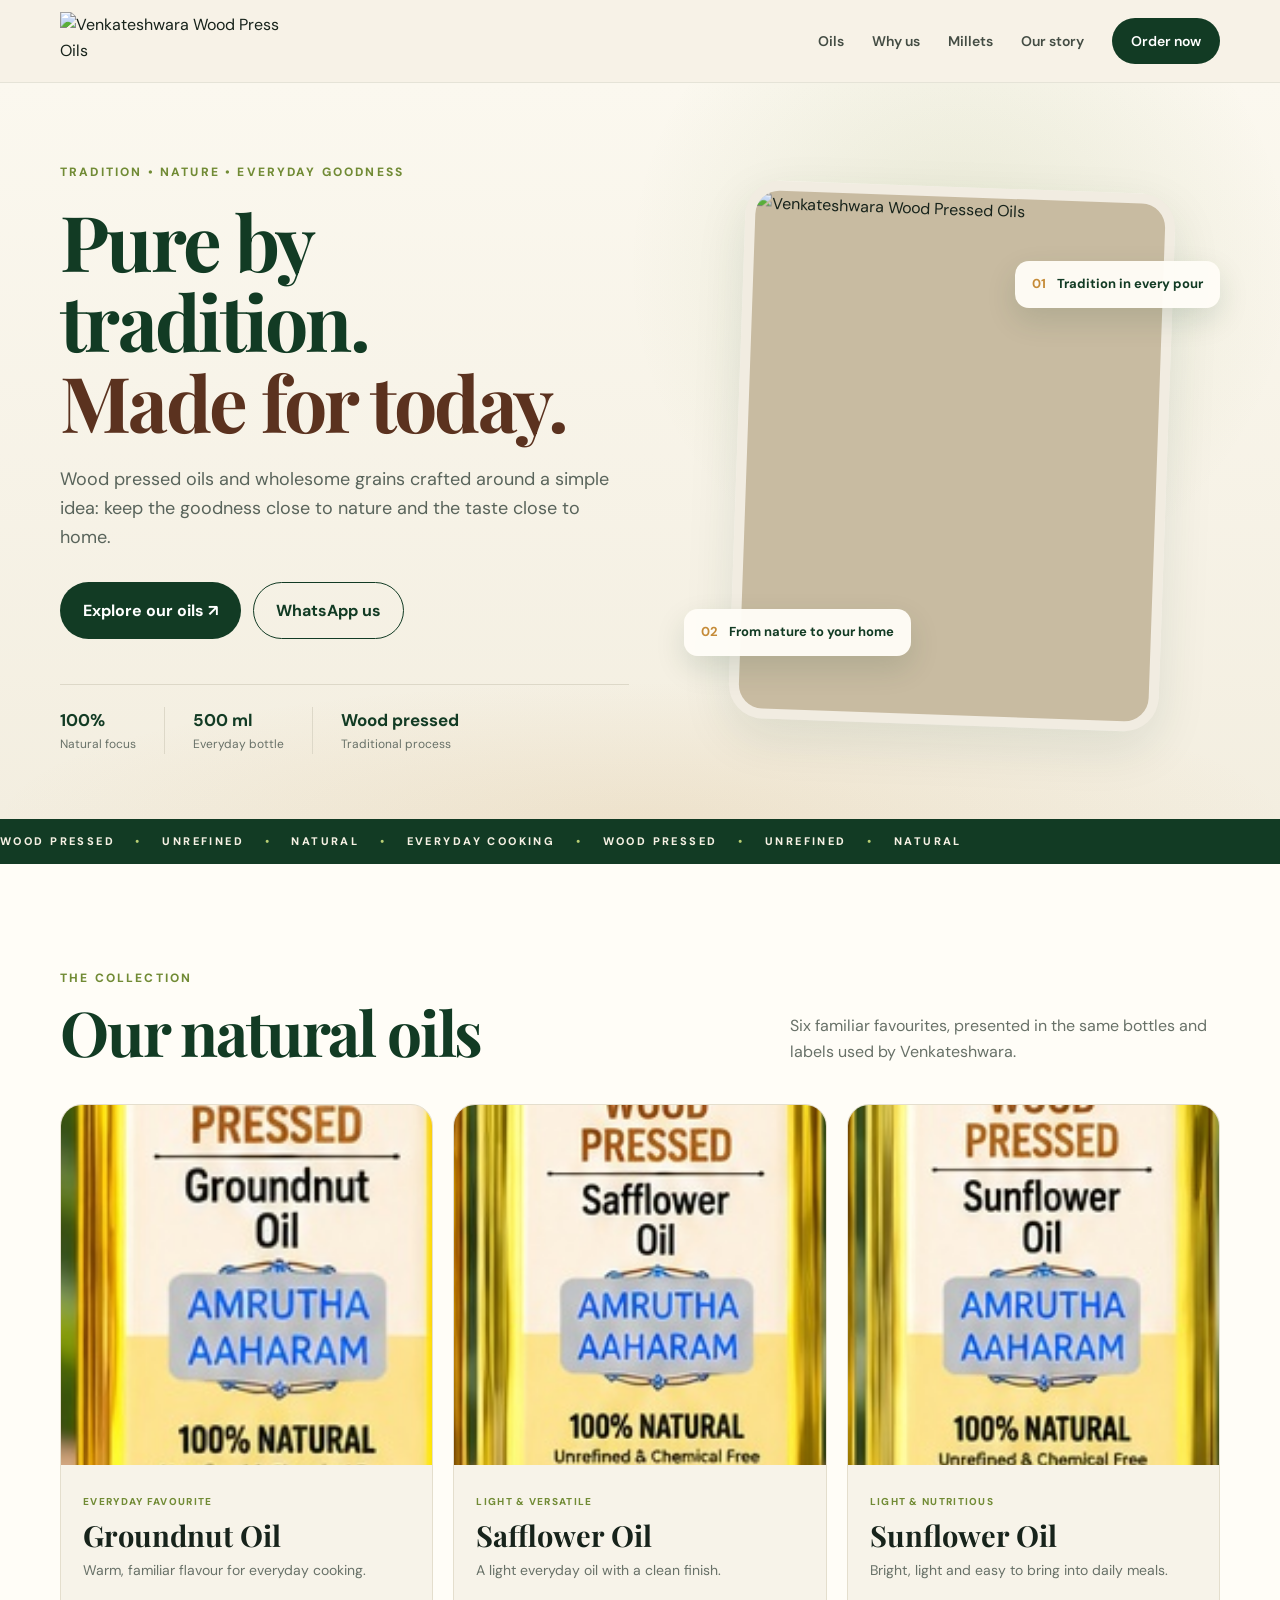
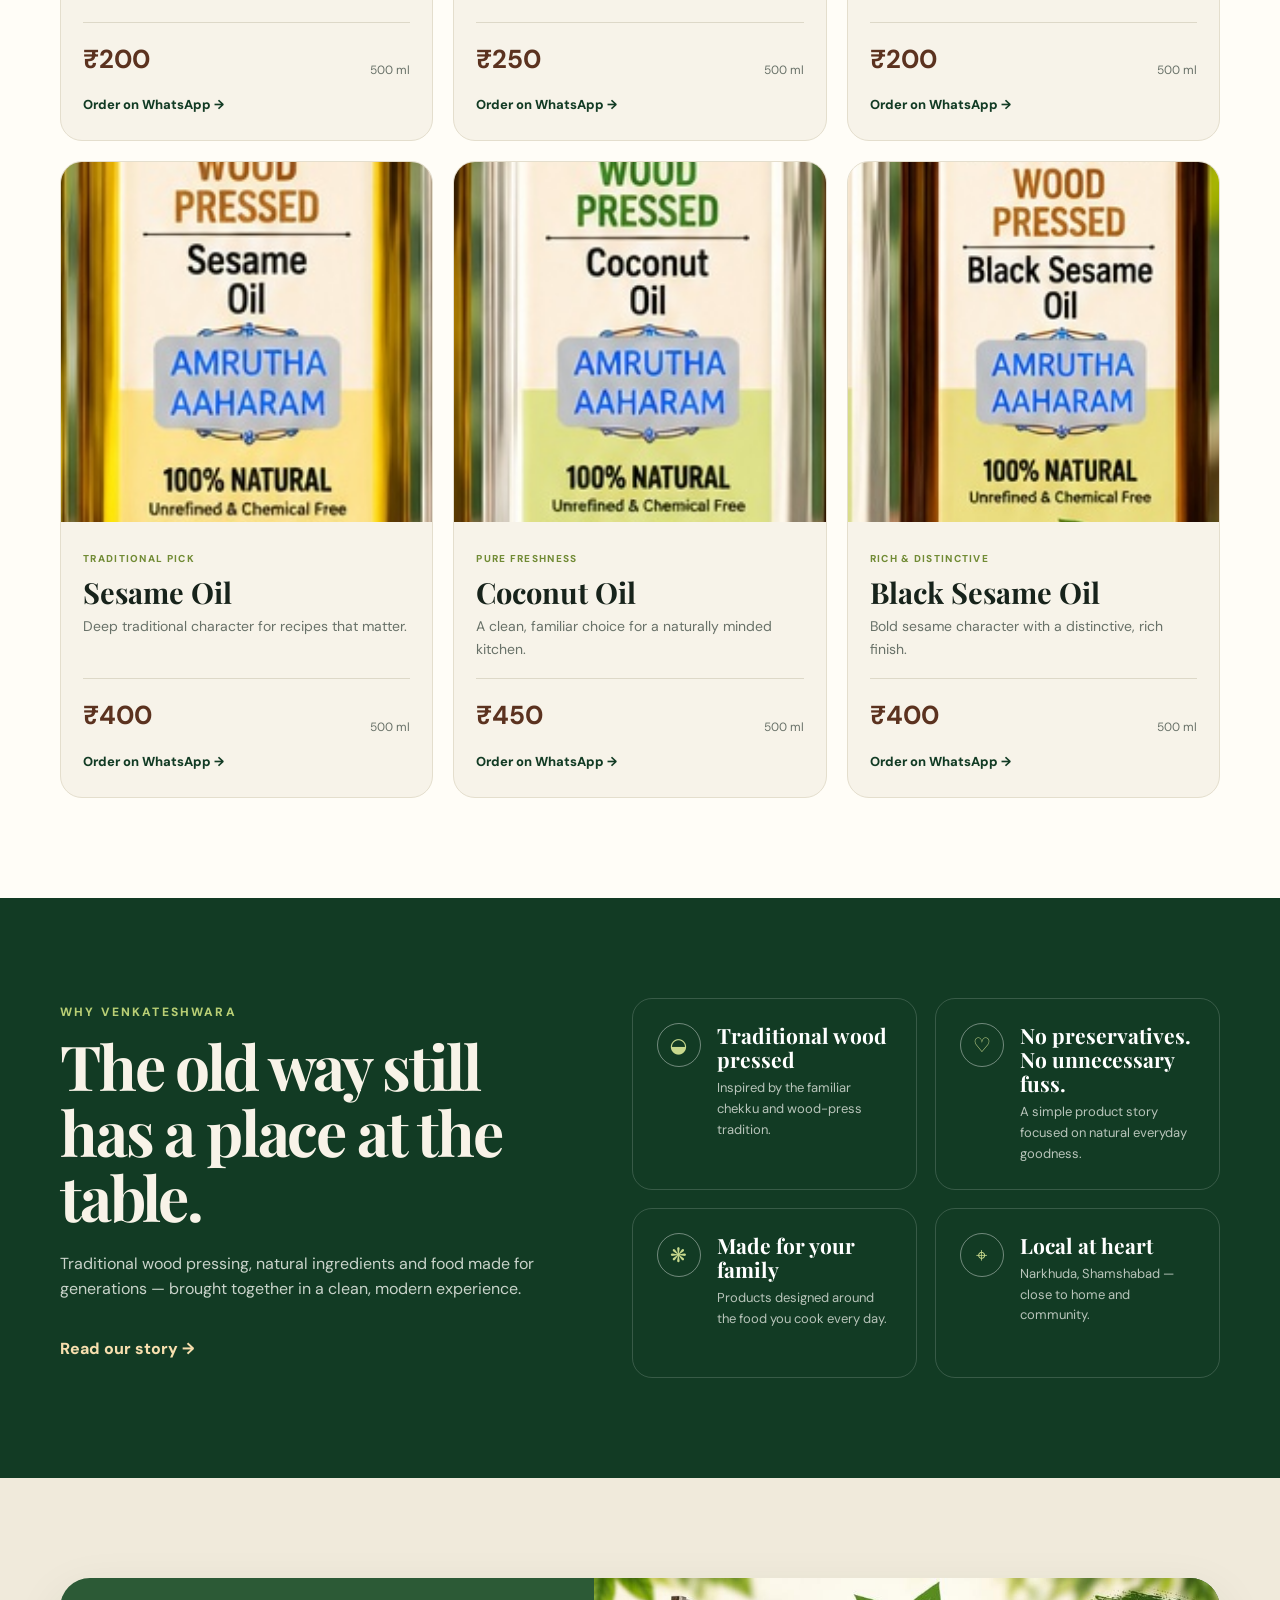
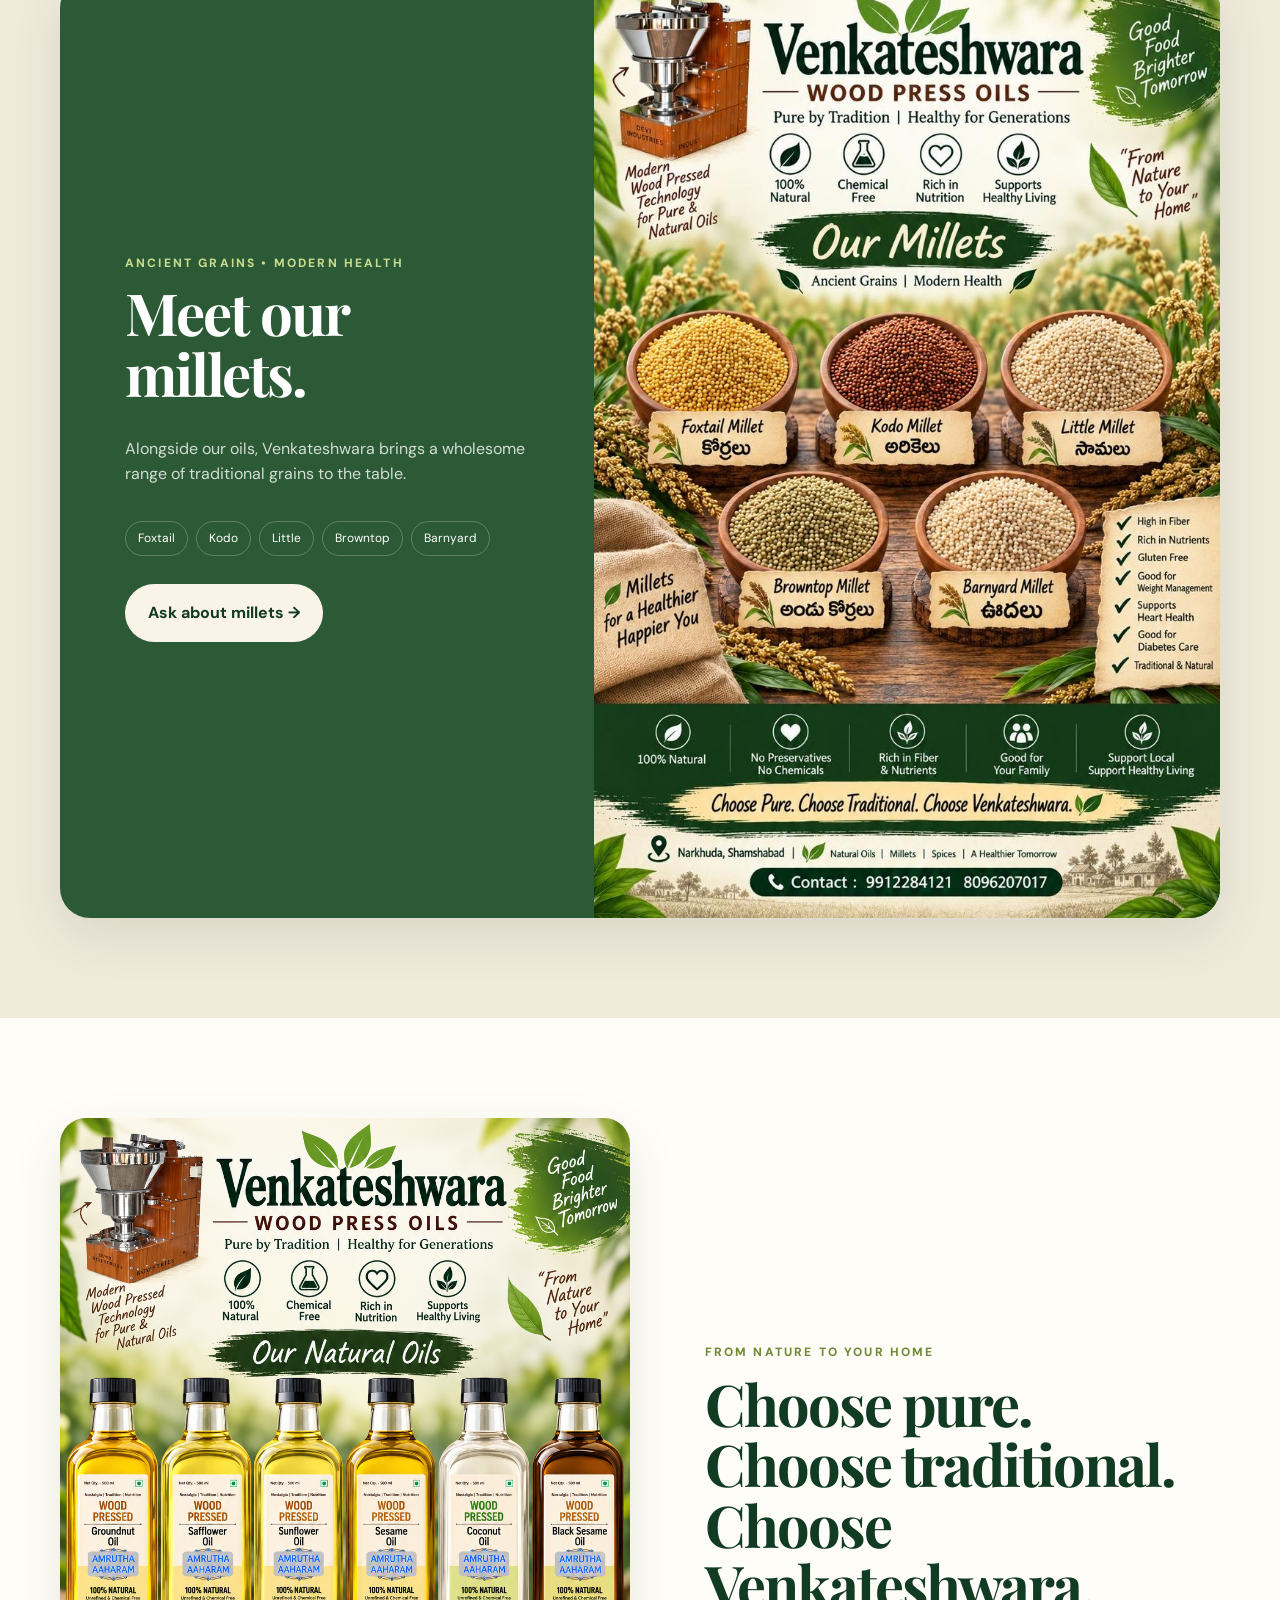
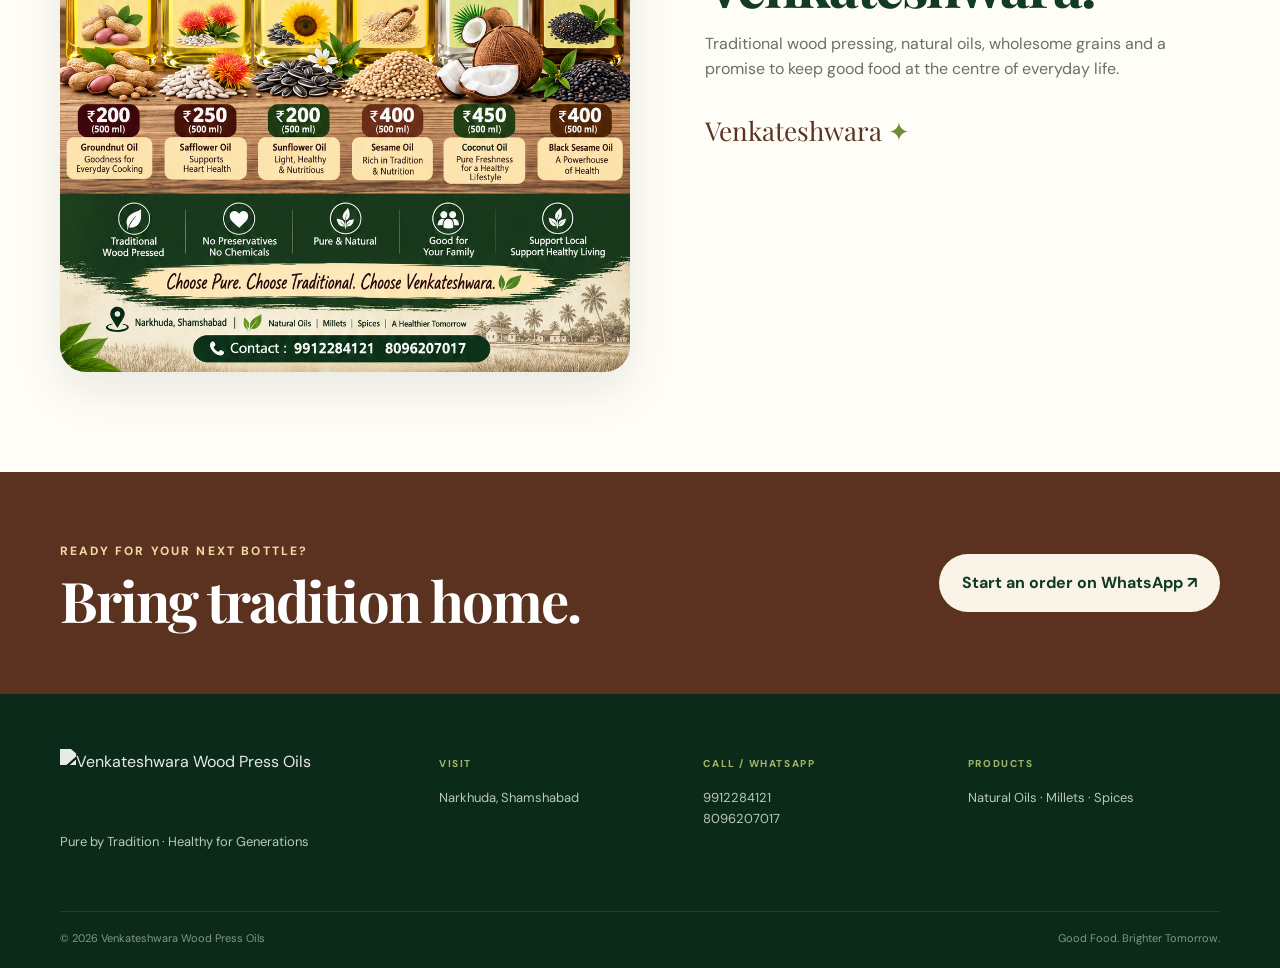
==== index.html @ 9235272f "Update image sources and WhatsApp links in index.html" ====
<!doctype html>
<html lang="en">
<head>
  <meta charset="utf-8">
  <meta name="viewport" content="width=device-width, initial-scale=1">
  <meta name="theme-color" content="#123b24">
  <meta name="description" content="Venkateshwara Wood Press Oils — traditional wood pressed oils, natural millets and everyday goodness from Narkhuda, Shamshabad.">
  <title>Venkateshwara Wood Press Oils | Pure by Tradition</title>

  <link rel="preconnect" href="https://fonts.googleapis.com">
  <link rel="preconnect" href="https://fonts.gstatic.com" crossorigin>
  <link href="https://fonts.googleapis.com/css2?family=DM+Sans:wght@400;500;600;700&family=Playfair+Display:wght@600;700;800&display=swap" rel="stylesheet">

<style>
:root{
  --forest:#123b24;
  --forest-2:#1c5634;
  --olive:#718b35;
  --cream:#f7f2e7;
  --paper:#fffdf7;
  --ink:#17231b;
  --muted:#687168;
  --line:#ddd8c8;
  --gold:#c58b38;
  --brown:#5b321f;
  --shadow:0 18px 50px rgba(18,59,36,.10);
  --radius:24px;
}

*{box-sizing:border-box}

html{
  scroll-behavior:smooth;
}

body{
  margin:0;
  background:var(--cream);
  color:var(--ink);
  font-family:"DM Sans",system-ui,sans-serif;
  line-height:1.6;
}

img{
  max-width:100%;
  display:block;
}

a{
  color:inherit;
  text-decoration:none;
}

.container{
  width:min(1160px,calc(100% - 40px));
  margin:auto;
}

/* HEADER */

.site-header{
  position:sticky;
  top:0;
  z-index:50;
  background:rgba(247,242,231,.94);
  backdrop-filter:blur(16px);
  border-bottom:1px solid rgba(18,59,36,.08);
}

.nav{
  height:82px;
  display:flex;
  align-items:center;
  justify-content:space-between;
  gap:30px;
}

.brand{
  width:250px;
  display:block;
}

.brand img{
  width:100%;
  height:58px;
  object-fit:contain;
}

.nav-links{
  display:flex;
  align-items:center;
  gap:28px;
  font-size:14px;
  font-weight:600;
}

.nav-links a{
  opacity:.8;
}

.nav-links a:hover{
  opacity:1;
  color:var(--forest);
}

.nav-cta{
  background:var(--forest);
  color:white!important;
  padding:12px 19px;
  border-radius:999px;
  opacity:1!important;
}

.menu-btn{
  display:none;
  border:0;
  background:none;
  font-size:28px;
  color:var(--forest);
}

/* HERO */

.hero{
  position:relative;
  overflow:hidden;
  padding:75px 0 65px;
  background:
    radial-gradient(circle at 75% 25%,rgba(113,139,53,.13),transparent 30%),
    linear-gradient(180deg,#fbf8ef 0%,#f3eee0 100%);
}

.hero:after{
  content:"";
  position:absolute;
  inset:auto -5% -150px;
  height:300px;
  background:radial-gradient(ellipse,rgba(197,139,56,.12),transparent 65%);
}

.hero-grid{
  display:grid;
  grid-template-columns:1.03fr .97fr;
  align-items:center;
  gap:55px;
  position:relative;
  z-index:2;
}

.eyebrow{
  font-size:12px;
  letter-spacing:.18em;
  font-weight:800;
  color:var(--olive);
  display:inline-block;
}

.hero h1,
.section h2,
.why-copy h2,
.cta-section h2{
  font-family:"Playfair Display",Georgia,serif;
  line-height:1.05;
  letter-spacing:-.035em;
}

.hero h1{
  font-size:clamp(50px,6vw,82px);
  margin:16px 0 24px;
  color:var(--forest);
}

.hero h1 em{
  color:var(--brown);
  font-style:normal;
}

.hero-text{
  font-size:18px;
  max-width:610px;
  color:#59645b;
  margin:0 0 30px;
}

.hero-actions{
  display:flex;
  gap:12px;
  flex-wrap:wrap;
}

.btn{
  display:inline-flex;
  align-items:center;
  justify-content:center;
  gap:10px;
  padding:15px 22px;
  border-radius:999px;
  font-weight:700;
  border:1px solid transparent;
  transition:.2s transform,.2s box-shadow;
}

.btn:hover{
  transform:translateY(-2px);
  box-shadow:0 12px 25px rgba(18,59,36,.13);
}

.btn-primary{
  background:var(--forest);
  color:white;
}

.btn-ghost{
  border-color:var(--forest);
  color:var(--forest);
}

.btn-light{
  background:#f9f4e7;
  color:var(--forest);
}

.trust-row{
  display:flex;
  gap:0;
  margin-top:45px;
  border-top:1px solid var(--line);
  padding-top:22px;
}

.trust-row div{
  padding-right:28px;
  margin-right:28px;
  border-right:1px solid var(--line);
}

.trust-row div:last-child{
  border:0;
  margin:0;
}

.trust-row strong{
  display:block;
  color:var(--forest);
  font-size:17px;
}

.trust-row span{
  display:block;
  color:var(--muted);
  font-size:12px;
}

.hero-art{
  position:relative;
  min-height:540px;
  display:flex;
  align-items:center;
  justify-content:center;
}

.hero-image-frame{
  width:min(430px,82%);
  aspect-ratio:4/5;
  border-radius:34px;
  overflow:hidden;
  box-shadow:var(--shadow);
  background:#c8bba1;
  transform:rotate(2deg);
  border:10px solid rgba(255,253,247,.75);
}

.hero-image-frame img{
  width:100%;
  height:100%;
  object-fit:cover;
  object-position:center;
}

.floating-note{
  position:absolute;
  background:rgba(255,253,247,.96);
  box-shadow:0 12px 30px rgba(18,59,36,.13);
  padding:13px 17px;
  border-radius:14px;
  font-size:13px;
  font-weight:700;
  color:var(--forest);
}

.floating-note span{
  color:var(--gold);
  margin-right:8px;
}

.note-top{
  top:75px;
  right:0;
}

.note-bottom{
  bottom:70px;
  left:0;
}

/* MARQUEE */

.marquee{
  overflow:hidden;
  background:var(--forest);
  color:#f6f1e4;
  padding:14px 0;
  white-space:nowrap;
  font-size:11px;
  letter-spacing:.22em;
  font-weight:800;
}

.marquee div{
  width:max-content;
  animation:marquee 24s linear infinite;
}

.marquee span{
  color:#b9cf75;
  padding:0 15px;
}

@keyframes marquee{
  to{
    transform:translateX(-25%);
  }
}

/* SECTIONS */

.section{
  padding:100px 0;
}

.products-section{
  background:var(--paper);
}

.section-heading{
  display:flex;
  justify-content:space-between;
  gap:50px;
  align-items:end;
  margin-bottom:40px;
}

.section-heading h2,
.story-copy h2{
  font-size:clamp(40px,5vw,62px);
  margin:9px 0 0;
  color:var(--forest);
}

.section-heading p{
  max-width:430px;
  color:var(--muted);
  margin:0;
}

/* PRODUCTS */

.product-grid{
  display:grid;
  grid-template-columns:repeat(3,1fr);
  gap:20px;
}

.product-card{
  background:#f7f3e9;
  border:1px solid #e4decd;
  border-radius:22px;
  overflow:hidden;
  transition:.25s transform,.25s box-shadow;
}

.product-card:hover{
  transform:translateY(-6px);
  box-shadow:var(--shadow);
}

.product-image{
  height:360px;
  background:linear-gradient(145deg,#eee8d8,#ddd2b9);
  overflow:hidden;
  display:flex;
  align-items:flex-end;
  justify-content:center;
}

.product-image img{
  width:100%;
  height:100%;
  object-fit:cover;
  object-position:center 58%;
  transform:scale(1.06);
}

.product-info{
  padding:22px 22px 24px;
}

.tag{
  font-size:10px;
  letter-spacing:.13em;
  font-weight:800;
  color:var(--olive);
}

.product-info h3{
  font-family:"Playfair Display",Georgia,serif;
  font-size:29px;
  line-height:1.1;
  margin:7px 0;
}

.product-info p{
  color:var(--muted);
  font-size:14px;
  min-height:45px;
  margin:0 0 18px;
}

.product-bottom{
  display:flex;
  align-items:end;
  justify-content:space-between;
  border-top:1px solid var(--line);
  padding-top:16px;
}

.product-bottom strong{
  font-size:26px;
  color:var(--brown);
}

.product-bottom span{
  font-size:12px;
  color:var(--muted);
}

.order-link{
  display:block;
  margin-top:15px;
  color:var(--forest);
  font-size:13px;
  font-weight:800;
}

/* WHY US */

.why-section{
  padding:100px 0;
  background:var(--forest);
  color:white;
}

.why-grid{
  display:grid;
  grid-template-columns:.9fr 1.1fr;
  gap:90px;
  align-items:start;
}

.why-copy .eyebrow{
  color:#b9cf75;
}

.why-copy h2{
  font-size:clamp(40px,5vw,62px);
  margin:10px 0 22px;
  color:#f8f3e8;
}

.why-copy p{
  color:#c9d3ca;
  max-width:520px;
}

.text-link{
  display:inline-block;
  margin-top:18px;
  font-weight:800;
  color:#f7dfae;
}

.benefit-list{
  display:grid;
  grid-template-columns:1fr 1fr;
  gap:18px;
}

.benefit{
  border:1px solid rgba(255,255,255,.16);
  border-radius:20px;
  padding:24px;
  display:flex;
  gap:16px;
  min-height:170px;
}

.benefit-icon{
  width:44px;
  height:44px;
  border-radius:50%;
  border:1px solid rgba(255,255,255,.4);
  display:grid;
  place-items:center;
  flex:0 0 44px;
  color:#c8d98d;
  font-size:20px;
}

.benefit h3{
  font-family:"Playfair Display",Georgia,serif;
  font-size:21px;
  line-height:1.15;
  margin:0 0 7px;
}

.benefit p{
  margin:0;
  color:#b8c4ba;
  font-size:13px;
}

/* MILLETS */

.millet-section{
  background:#f0eadb;
}

.millet-card{
  background:#2c5a36;
  border-radius:30px;
  overflow:hidden;
  display:grid;
  grid-template-columns:.92fr 1.08fr;
  min-height:530px;
  box-shadow:var(--shadow);
}

.millet-copy{
  padding:65px;
  color:white;
  display:flex;
  flex-direction:column;
  align-items:flex-start;
  justify-content:center;
}

.millet-copy .eyebrow{
  color:#c7da8b;
}

.millet-copy h2{
  font-size:58px;
  margin:9px 0 16px;
}

.millet-copy p{
  color:#d2ddd3;
  max-width:420px;
}

.millet-chips{
  display:flex;
  flex-wrap:wrap;
  gap:8px;
  margin:18px 0 28px;
}

.millet-chips span{
  border:1px solid rgba(255,255,255,.24);
  border-radius:999px;
  padding:7px 12px;
  font-size:12px;
}

.millet-image{
  min-height:530px;
}

.millet-image img{
  width:100%;
  height:100%;
  object-fit:cover;
}

/* STORY */

.story-section{
  background:var(--paper);
}

.story-grid{
  display:grid;
  grid-template-columns:1.05fr .95fr;
  gap:75px;
  align-items:center;
}

.story-art{
  border-radius:26px;
  overflow:hidden;
  box-shadow:var(--shadow);
  background:#ddd;
}

.story-art img{
  width:100%;
  height:auto;
}

.story-copy h2{
  font-size:clamp(38px,4.5vw,58px);
}

.story-copy p{
  color:var(--muted);
  font-size:16px;
}

.signature{
  font-family:"Playfair Display",Georgia,serif;
  font-size:26px;
  color:var(--brown);
  margin-top:28px;
}

.signature span{
  color:var(--olive);
}

/* CTA */

.cta-section{
  background:var(--brown);
  color:white;
  padding:65px 0;
}

.cta-inner{
  display:flex;
  align-items:center;
  justify-content:space-between;
  gap:35px;
}

.cta-section .eyebrow{
  color:#f0d7a3;
}

.cta-section h2{
  font-size:clamp(38px,5vw,56px);
  margin:8px 0 0;
}

/* FOOTER */

.footer{
  background:#0c2a19;
  color:#dbe4dc;
  padding:55px 0 20px;
}

.footer-grid{
  display:grid;
  grid-template-columns:1.5fr 1fr 1fr 1.1fr;
  gap:35px;
}

.footer-brand img{
  width:260px;
  height:70px;
  object-fit:contain;
  object-position:left center;
  filter:brightness(0) invert(1);
  opacity:.9;
}

.footer-brand p{
  color:#9eb0a2;
  font-size:13px;
}

.footer-label{
  font-size:10px;
  letter-spacing:.16em;
  color:#9fb66a;
  font-weight:800;
}

.footer p{
  font-size:13px;
  color:#b9c7bc;
}

.footer a:hover{
  color:white;
}

.footer-bottom{
  margin-top:45px;
  padding-top:18px;
  border-top:1px solid rgba(255,255,255,.1);
  display:flex;
  justify-content:space-between;
  color:#84968a;
  font-size:11px;
}

/* TABLET */

@media(max-width:900px){

  .nav-links{
    gap:15px;
  }

  .brand{
    width:210px;
  }

  .hero-grid,
  .why-grid,
  .story-grid{
    grid-template-columns:1fr;
  }

  .hero-copy{
    order:1;
  }

  .hero-art{
    order:2;
    min-height:470px;
  }

  .why-grid{
    gap:45px;
  }

  .product-grid{
    grid-template-columns:repeat(2,1fr);
  }

  .millet-card{
    grid-template-columns:1fr;
  }

  .millet-image{
    min-height:420px;
  }

  .footer-grid{
    grid-template-columns:1fr 1fr;
  }
}

/* MOBILE */

@media(max-width:680px){

  .container{
    width:min(100% - 28px,1160px);
  }

  .nav{
    height:72px;
  }

  .brand{
    width:190px;
  }

  .brand img{
    height:50px;
  }

  .menu-btn{
    display:block;
  }

  .nav-links{
    display:none;
    position:absolute;
    top:72px;
    left:0;
    right:0;
    background:var(--paper);
    padding:18px 20px 25px;
    flex-direction:column;
    align-items:stretch;
    border-bottom:1px solid var(--line);
  }

  .nav-links.open{
    display:flex;
  }

  .nav-links a{
    padding:10px 4px;
  }

  .nav-cta{
    text-align:center;
  }

  .hero{
    padding:55px 0 45px;
  }

  .hero h1{
    font-size:50px;
  }

  .hero-text{
    font-size:16px;
  }

  .hero-art{
    min-height:420px;
  }

  .hero-image-frame{
    width:78%;
  }

  .floating-note{
    font-size:11px;
  }

  .note-top{
    top:30px;
  }

  .note-bottom{
    bottom:35px;
  }

  .trust-row{
    gap:12px;
  }

  .trust-row div{
    padding-right:12px;
    margin-right:0;
  }

  .trust-row strong{
    font-size:14px;
  }

  .trust-row span{
    font-size:10px;
  }

  .section{
    padding:70px 0;
  }

  .section-heading{
    display:block;
  }

  .section-heading p{
    margin-top:16px;
  }

  .product-grid{
    grid-template-columns:1fr;
  }

  .product-image{
    height:390px;
  }

  .benefit-list{
    grid-template-columns:1fr;
  }

  .benefit{
    min-height:auto;
  }

  .millet-copy{
    padding:42px 28px;
  }

  .millet-copy h2{
    font-size:46px;
  }

  .millet-image{
    min-height:330px;
  }

  .story-grid{
    gap:40px;
  }

  .cta-inner{
    display:block;
  }

  .cta-inner .btn{
    margin-top:24px;
  }

  .footer-grid{
    grid-template-columns:1fr;
    gap:22px;
  }

  .footer-bottom{
    display:block;
  }

  .footer-bottom span{
    display:block;
    margin-top:8px;
  }
}
</style>
</head>

<body>

<header class="site-header">
  <div class="container nav">

    <a class="brand" href="#top">
      <img
        src="https://karunakar-neerati.github.io/Venkateshwara-Wood-Press-Oils/assets/logo.png"
        alt="Venkateshwara Wood Press Oils">
    </a>

    <button class="menu-btn" aria-label="Open menu" aria-expanded="false">
      ☰
    </button>

    <nav class="nav-links" aria-label="Main navigation">
      <a href="#oils">Oils</a>
      <a href="#why-us">Why us</a>
      <a href="#millets">Millets</a>
      <a href="#story">Our story</a>
      <a href="#contact" class="nav-cta">Order now</a>
    </nav>

  </div>
</header>


<main id="top">

<section class="hero">

  <div class="container hero-grid">

    <div class="hero-copy">

      <span class="eyebrow">
        TRADITION • NATURE • EVERYDAY GOODNESS
      </span>

      <h1>
        Pure by tradition.<br>
        <em>Made for today.</em>
      </h1>

      <p class="hero-text">
        Wood pressed oils and wholesome grains crafted around a simple idea:
        keep the goodness close to nature and the taste close to home.
      </p>

      <div class="hero-actions">

        <a class="btn btn-primary" href="#oils">
          Explore our oils ↗
        </a>

        <a
          class="btn btn-ghost"
          href="https://wa.me/919959943663?text=Hi%20Venkateshwara%20Wood%20Press%20Oils%2C%20I%20would%20like%20to%20place%20an%20order."
          target="_blank"
          rel="noopener">
          WhatsApp us
        </a>

      </div>

      <div class="trust-row">

        <div>
          <strong>100%</strong>
          <span>Natural focus</span>
        </div>

        <div>
          <strong>500 ml</strong>
          <span>Everyday bottle</span>
        </div>

        <div>
          <strong>Wood pressed</strong>
          <span>Traditional process</span>
        </div>

      </div>

    </div>


    <div class="hero-art">

      <div class="hero-image-frame">

        <img
          src="https://karunakar-neerati.github.io/Venkateshwara-Wood-Press-Oils/all-oils.pnj"
          alt="Venkateshwara Wood Pressed Oils">

      </div>

      <div class="floating-note note-top">
        <span>01</span>
        Tradition in every pour
      </div>

      <div class="floating-note note-bottom">
        <span>02</span>
        From nature to your home
      </div>

    </div>

  </div>

</section>


<div class="marquee">
  <div>
    WOOD PRESSED
    <span>•</span>
    UNREFINED
    <span>•</span>
    NATURAL
    <span>•</span>
    EVERYDAY COOKING
    <span>•</span>
    WOOD PRESSED
    <span>•</span>
    UNREFINED
    <span>•</span>
    NATURAL
  </div>
</div>


<section id="oils" class="section products-section">

  <div class="container">

    <div class="section-heading">

      <div>
        <span class="eyebrow">THE COLLECTION</span>
        <h2>Our natural oils</h2>
      </div>

      <p>
        Six familiar favourites, presented in the same bottles and labels
        used by Venkateshwara.
      </p>

    </div>


    <div class="product-grid">


      <article class="product-card">

        <div class="product-image">
          <img
            src="https://karunakar-neerati.github.io/Venkateshwara-Wood-Press-Oils/groundnut.jpg"
            alt="Groundnut Oil bottle">
        </div>

        <div class="product-info">

          <span class="tag">EVERYDAY FAVOURITE</span>

          <h3>Groundnut Oil</h3>

          <p>
            Warm, familiar flavour for everyday cooking.
          </p>

          <div class="product-bottom">
            <strong>₹200</strong>
            <span>500 ml</span>
          </div>

          <a
            class="order-link"
            href="https://wa.me/919959943663?text=Hi%2C%20I%20want%20to%20order%20500ml%20Groundnut%20Oil%20for%20Rs%20200."
            target="_blank">
            Order on WhatsApp →
          </a>

        </div>

      </article>


      <article class="product-card">

        <div class="product-image">
          <img
            src="https://karunakar-neerati.github.io/Venkateshwara-Wood-Press-Oils/safflower.jpg"
            alt="Safflower Oil bottle">
        </div>

        <div class="product-info">

          <span class="tag">LIGHT & VERSATILE</span>

          <h3>Safflower Oil</h3>

          <p>
            A light everyday oil with a clean finish.
          </p>

          <div class="product-bottom">
            <strong>₹250</strong>
            <span>500 ml</span>
          </div>

          <a
            class="order-link"
            href="https://wa.me/919959943663?text=Hi%2C%20I%20want%20to%20order%20500ml%20Safflower%20Oil%20for%20Rs%20250."
            target="_blank">
            Order on WhatsApp →
          </a>

        </div>

      </article>


      <article class="product-card">

        <div class="product-image">
          <img
            src="https://karunakar-neerati.github.io/Venkateshwara-Wood-Press-Oils/sunflower.jpg"
            alt="Sunflower Oil bottle">
        </div>

        <div class="product-info">

          <span class="tag">LIGHT & NUTRITIOUS</span>

          <h3>Sunflower Oil</h3>

          <p>
            Bright, light and easy to bring into daily meals.
          </p>

          <div class="product-bottom">
            <strong>₹200</strong>
            <span>500 ml</span>
          </div>

          <a
            class="order-link"
            href="https://wa.me/919959943663?text=Hi%2C%20I%20want%20to%20order%20500ml%20Sunflower%20Oil%20for%20Rs%20200."
            target="_blank">
            Order on WhatsApp →
          </a>

        </div>

      </article>


      <article class="product-card">

        <div class="product-image">
          <img
            src="https://karunakar-neerati.github.io/Venkateshwara-Wood-Press-Oils/sesame.jpg"
            alt="Sesame Oil bottle">
        </div>

        <div class="product-info">

          <span class="tag">TRADITIONAL PICK</span>

          <h3>Sesame Oil</h3>

          <p>
            Deep traditional character for recipes that matter.
          </p>

          <div class="product-bottom">
            <strong>₹400</strong>
            <span>500 ml</span>
          </div>

          <a
            class="order-link"
            href="https://wa.me/919959943663?text=Hi%2C%20I%20want%20to%20order%20500ml%20Sesame%20Oil%20for%20Rs%20400."
            target="_blank">
            Order on WhatsApp →
          </a>

        </div>

      </article>


      <article class="product-card">

        <div class="product-image">
          <img
            src="https://karunakar-neerati.github.io/Venkateshwara-Wood-Press-Oils/coconut.jpg"
            alt="Coconut Oil bottle">
        </div>

        <div class="product-info">

          <span class="tag">PURE FRESHNESS</span>

          <h3>Coconut Oil</h3>

          <p>
            A clean, familiar choice for a naturally minded kitchen.
          </p>

          <div class="product-bottom">
            <strong>₹450</strong>
            <span>500 ml</span>
          </div>

          <a
            class="order-link"
            href="https://wa.me/919959943663?text=Hi%2C%20I%20want%20to%20order%20500ml%20Coconut%20Oil%20for%20Rs%20450."
            target="_blank">
            Order on WhatsApp →
          </a>

        </div>

      </article>


      <article class="product-card">

        <div class="product-image">
          <img
            src="https://karunakar-neerati.github.io/Venkateshwara-Wood-Press-Oils/black-sesame.jpg"
            alt="Black Sesame Oil bottle">
        </div>

        <div class="product-info">

          <span class="tag">RICH & DISTINCTIVE</span>

          <h3>Black Sesame Oil</h3>

          <p>
            Bold sesame character with a distinctive, rich finish.
          </p>

          <div class="product-bottom">
            <strong>₹400</strong>
            <span>500 ml</span>
          </div>

          <a
            class="order-link"
            href="https://wa.me/919959943663?text=Hi%2C%20I%20want%20to%20order%20500ml%20Black%20Sesame%20Oil%20for%20Rs%20400."
            target="_blank">
            Order on WhatsApp →
          </a>

        </div>

      </article>

    </div>

  </div>

</section>


<section id="why-us" class="why-section">

  <div class="container why-grid">

    <div class="why-copy">

      <span class="eyebrow">WHY VENKATESHWARA</span>

      <h2>
        The old way still has a place at the table.
      </h2>

      <p>
        Traditional wood pressing, natural ingredients and food made
        for generations — brought together in a clean, modern experience.
      </p>

      <a class="text-link" href="#story">
        Read our story →
      </a>

    </div>


    <div class="benefit-list">

      <div class="benefit">

        <span class="benefit-icon">◒</span>

        <div>
          <h3>Traditional wood pressed</h3>
          <p>
            Inspired by the familiar chekku and wood-press tradition.
          </p>
        </div>

      </div>


      <div class="benefit">

        <span class="benefit-icon">♡</span>

        <div>
          <h3>No preservatives. No unnecessary fuss.</h3>
          <p>
            A simple product story focused on natural everyday goodness.
          </p>
        </div>

      </div>


      <div class="benefit">

        <span class="benefit-icon">❋</span>

        <div>
          <h3>Made for your family</h3>
          <p>
            Products designed around the food you cook every day.
          </p>
        </div>

      </div>


      <div class="benefit">

        <span class="benefit-icon">⌖</span>

        <div>
          <h3>Local at heart</h3>
          <p>
            Narkhuda, Shamshabad — close to home and community.
          </p>
        </div>

      </div>

    </div>

  </div>

</section>


<section id="millets" class="section millet-section">

  <div class="container">

    <div class="millet-card">

      <div class="millet-copy">

        <span class="eyebrow">
          ANCIENT GRAINS • MODERN HEALTH
        </span>

        <h2>Meet our millets.</h2>

        <p>
          Alongside our oils, Venkateshwara brings a wholesome range
          of traditional grains to the table.
        </p>

        <div class="millet-chips">
          <span>Foxtail</span>
          <span>Kodo</span>
          <span>Little</span>
          <span>Browntop</span>
          <span>Barnyard</span>
        </div>

        <a
          class="btn btn-light"
          href="https://wa.me/919912284121?text=Hi%2C%20I%20would%20like%20to%20know%20more%20about%20your%20millets."
          target="_blank">
          Ask about millets →
        </a>

      </div>


      <div class="millet-image">

        <img
          src="https://karunakar-neerati.github.io/Venkateshwara-Wood-Press-Oils/all-millets.jpg"
          alt="Venkateshwara millets collection">

      </div>

    </div>

  </div>

</section>


<section id="story" class="section story-section">

  <div class="container story-grid">

    <div class="story-art">

      <img
        src="https://karunakar-neerati.github.io/Venkateshwara-Wood-Press-Oils/all-oils.png"
        alt="Venkateshwara Wood Press Oils">

    </div>


    <div class="story-copy">

      <span class="eyebrow">
        FROM NATURE TO YOUR HOME
      </span>

      <h2>
        Choose pure. Choose traditional. Choose Venkateshwara.
      </h2>

      <p>
        Traditional wood pressing, natural oils, wholesome grains
        and a promise to keep good food at the centre of everyday life.
      </p>

      <div class="signature">
        Venkateshwara <span>✦</span>
      </div>

    </div>

  </div>

</section>


<section class="cta-section">

  <div class="container cta-inner">

    <div>

      <span class="eyebrow">
        READY FOR YOUR NEXT BOTTLE?
      </span>

      <h2>
        Bring tradition home.
      </h2>

    </div>

    <a
      class="btn btn-light"
      href="https://wa.me/919959943663?text=Hi%20Venkateshwara%20Wood%20Press%20Oils%2C%20I%20would%20like%20to%20place%20an%20order."
      target="_blank">
      Start an order on WhatsApp ↗
    </a>

  </div>

</section>

</main>


<footer id="contact" class="footer">

  <div class="container footer-grid">

    <div class="footer-brand">

      <img
        src="https://karunakar-neerati.github.io/Venkateshwara-Wood-Press-Oils/logo.png"
        alt="Venkateshwara Wood Press Oils">

      <p>
        Pure by Tradition · Healthy for Generations
      </p>

    </div>


    <div>

      <span class="footer-label">VISIT</span>

      <p>
        Narkhuda, Shamshabad
      </p>

    </div>


    <div>

      <span class="footer-label">CALL / WHATSAPP</span>

      <p>
        <a href="tel:+919912284121">9912284121</a><br>
        <a href="tel:+918096207017">8096207017</a>
      </p>

    </div>


    <div>

      <span class="footer-label">PRODUCTS</span>

      <p>
        Natural Oils · Millets · Spices
      </p>

    </div>

  </div>


  <div class="container footer-bottom">

    <span>
      © <span id="year"></span> Venkateshwara Wood Press Oils
    </span>

    <span>
      Good Food. Brighter Tomorrow.
    </span>

  </div>

</footer>


<script>

const menuBtn = document.querySelector(".menu-btn");
const navLinks = document.querySelector(".nav-links");

if(menuBtn){

  menuBtn.addEventListener("click", () => {

    const open = navLinks.classList.toggle("open");

    menuBtn.setAttribute(
      "aria-expanded",
      String(open)
    );

    menuBtn.textContent = open ? "×" : "☰";

  });

}


document.querySelectorAll(".nav-links a").forEach(link => {

  link.addEventListener("click", () => {

    navLinks.classList.remove("open");

    menuBtn?.setAttribute(
      "aria-expanded",
      "false"
    );

    if(menuBtn){
      menuBtn.textContent = "☰";
    }

  });

});


document.getElementById("year").textContent =
  new Date().getFullYear();

</script>

</body>
</html>
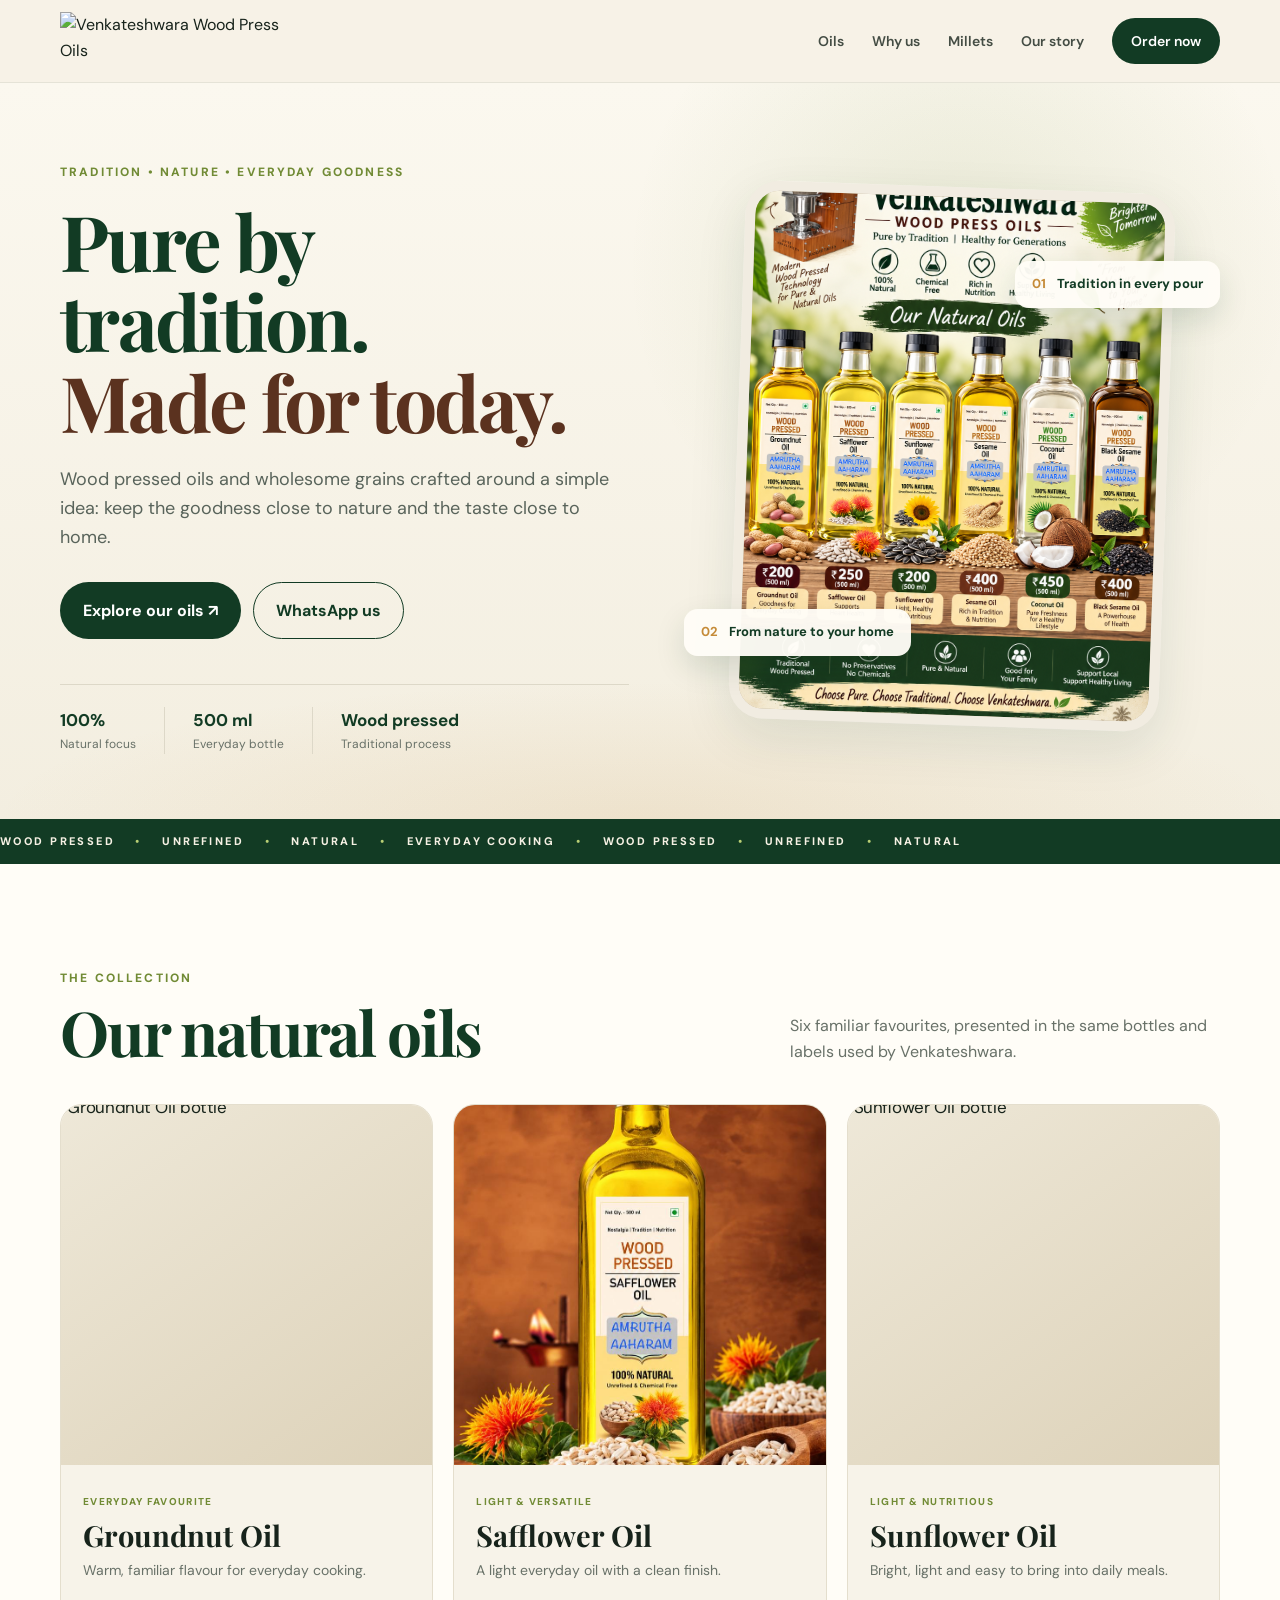
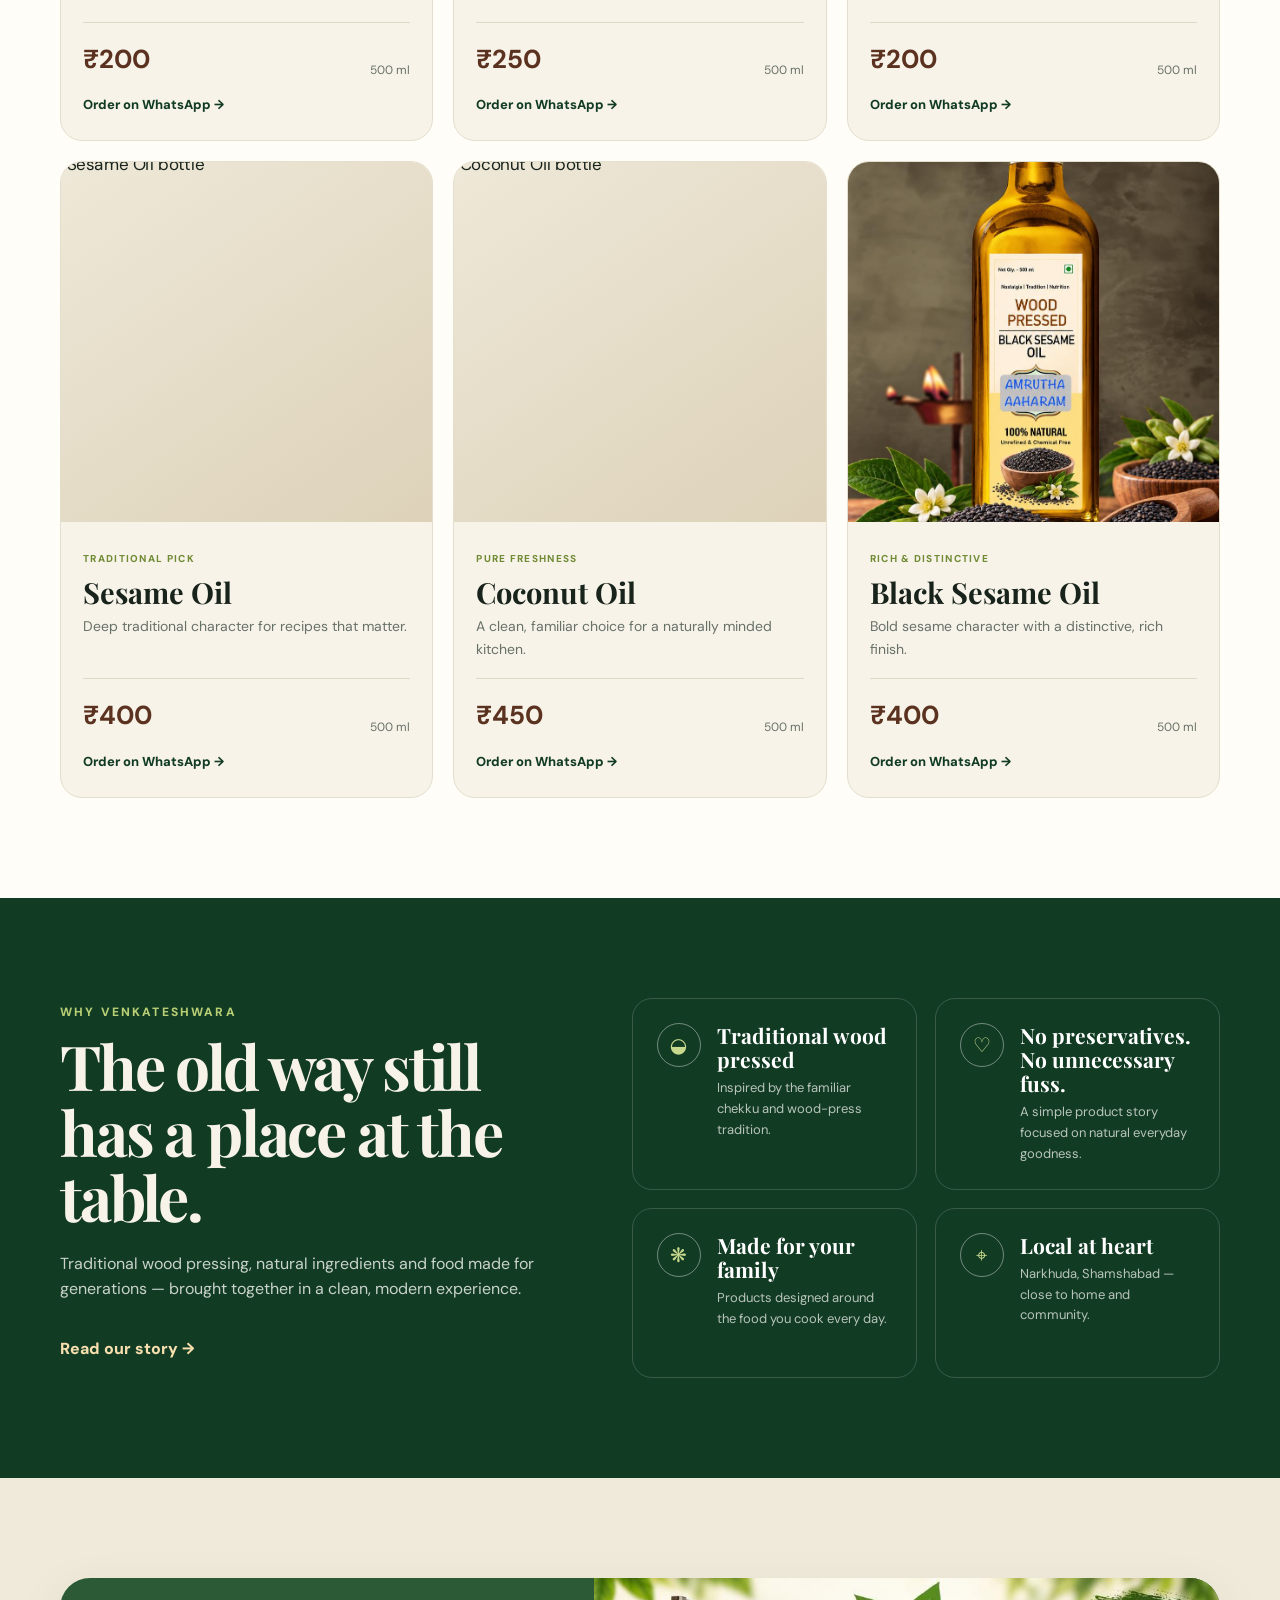
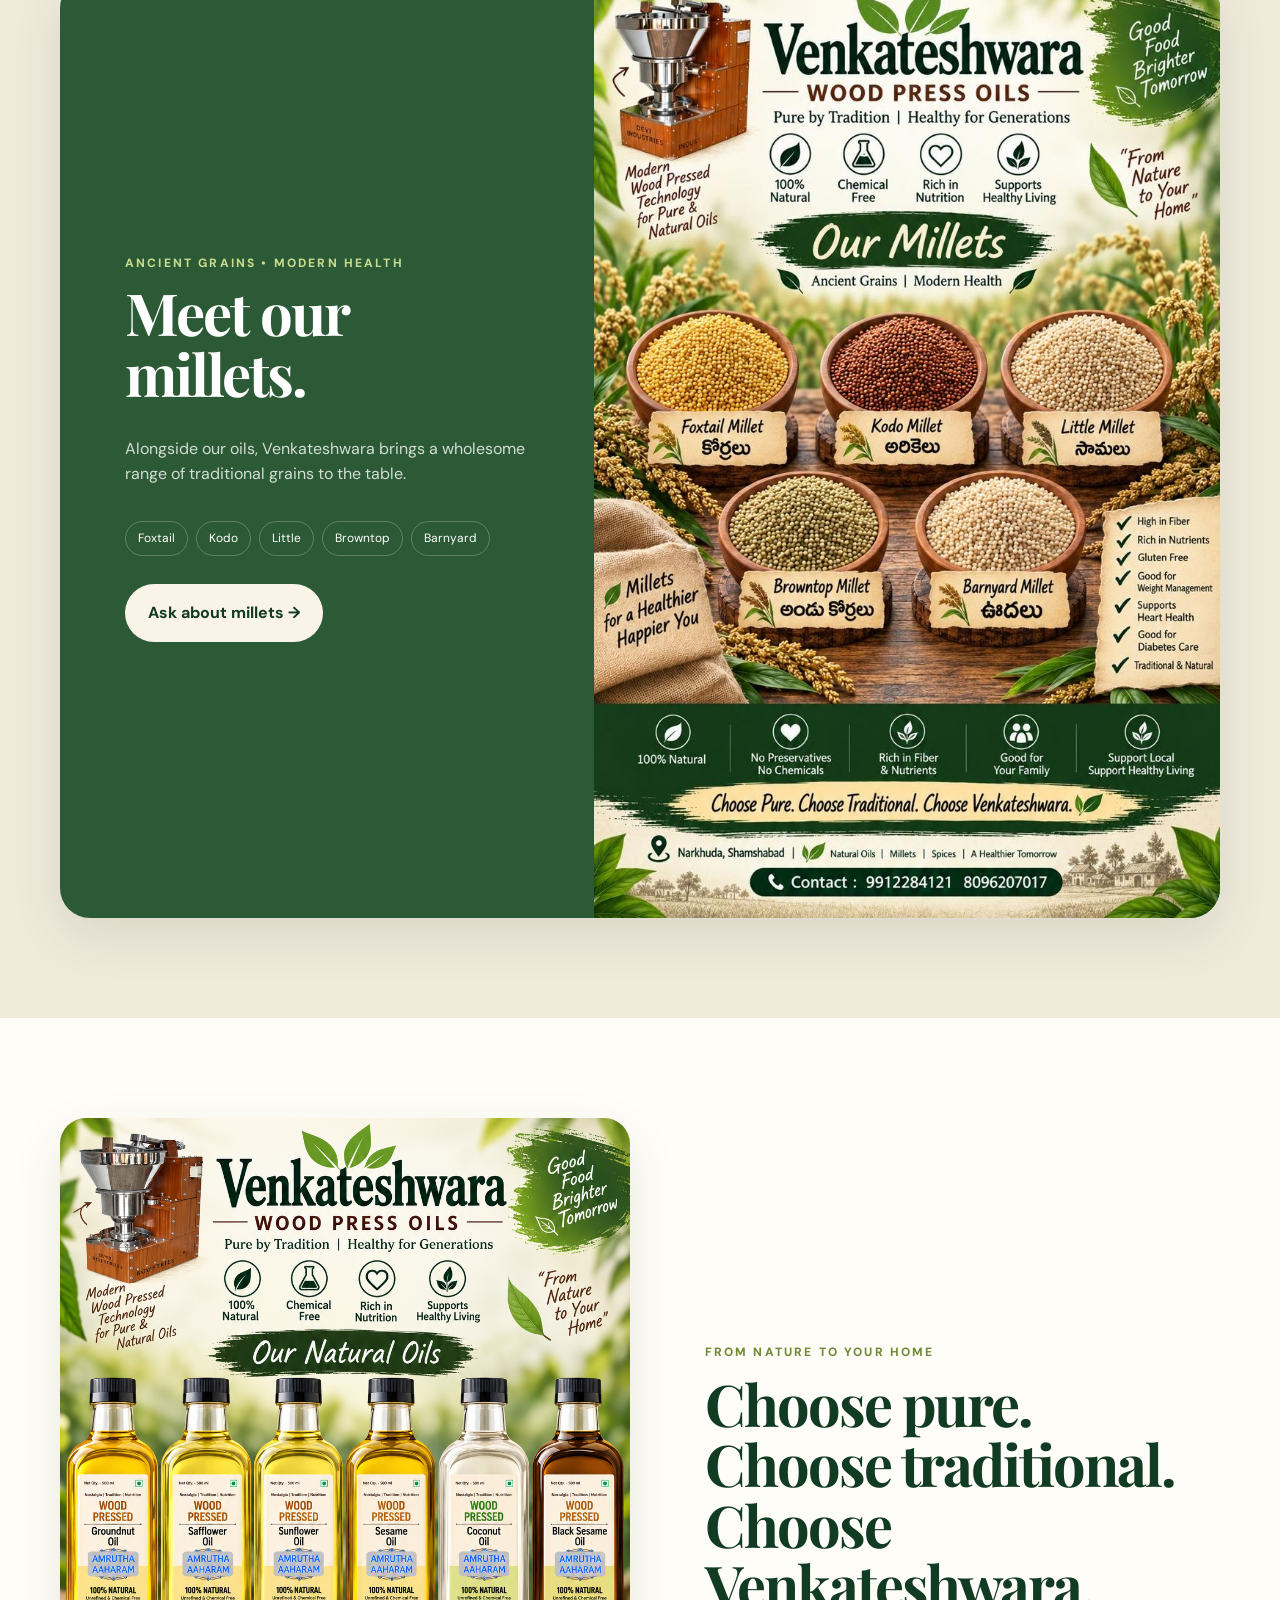
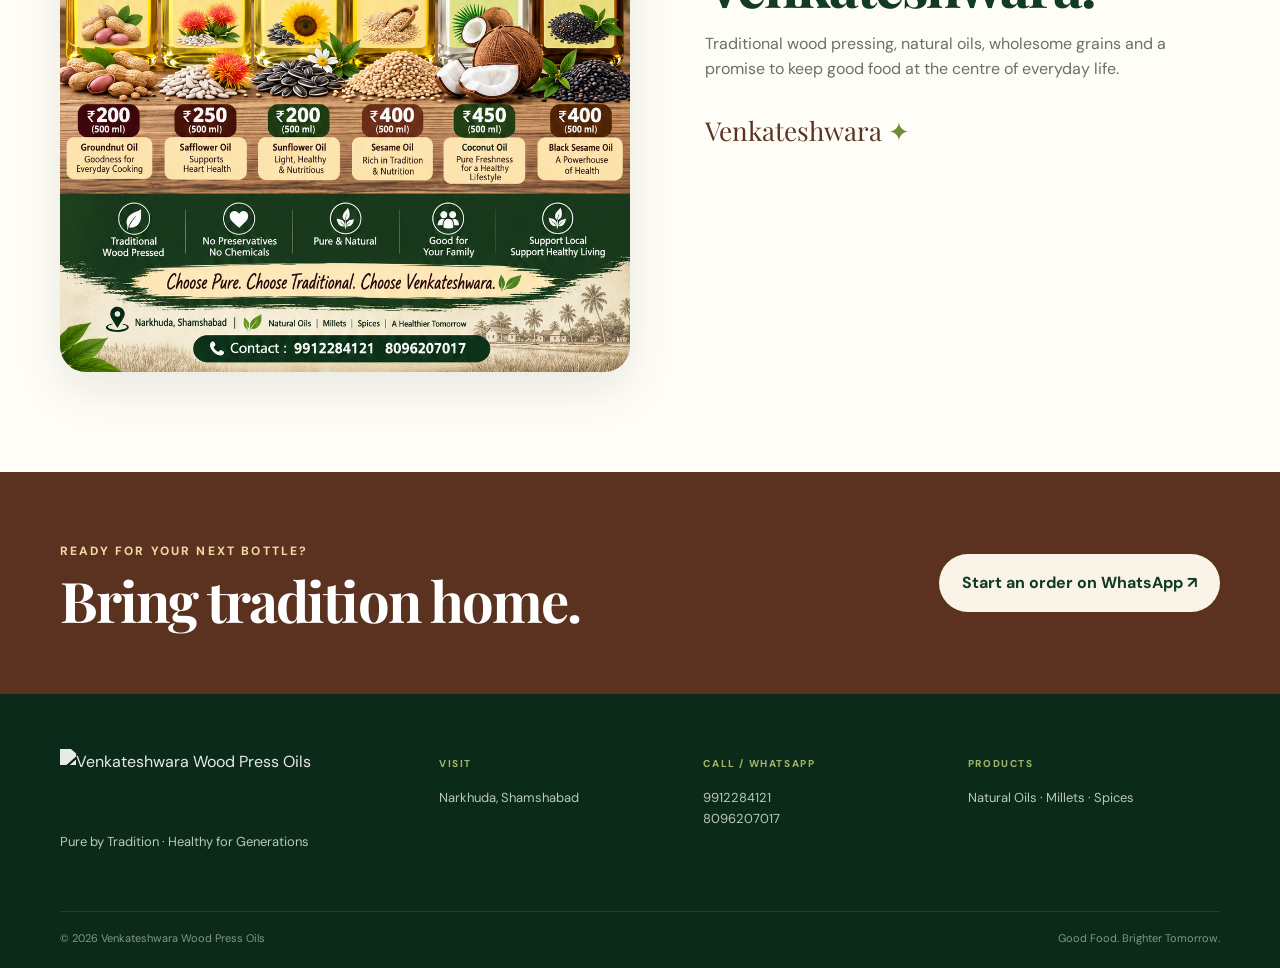
==== commit 5fe9e087: "Update image sources for product cards" ====
--- a/index.html
+++ b/index.html
@@ -1022,7 +1022,7 @@
       <div class="hero-image-frame">
 
         <img
-          src="https://karunakar-neerati.github.io/Venkateshwara-Wood-Press-Oils/all-oils.pnj"
+          src="https://karunakar-neerati.github.io/Venkateshwara-Wood-Press-Oils/All oils.PNG"
           alt="Venkateshwara Wood Pressed Oils">
 
       </div>
@@ -1089,7 +1089,7 @@
 
         <div class="product-image">
           <img
-            src="https://karunakar-neerati.github.io/Venkateshwara-Wood-Press-Oils/groundnut.jpg"
+            src="https://karunakar-neerati.github.io/Venkateshwara-Wood-Press-Oils/Groundnut oil.heic"
             alt="Groundnut Oil bottle">
         </div>
 
@@ -1124,7 +1124,7 @@
 
         <div class="product-image">
           <img
-            src="https://karunakar-neerati.github.io/Venkateshwara-Wood-Press-Oils/safflower.jpg"
+            src="https://karunakar-neerati.github.io/Venkateshwara-Wood-Press-Oils/Safflower oil.JPG"
             alt="Safflower Oil bottle">
         </div>
 
@@ -1159,7 +1159,7 @@
 
         <div class="product-image">
           <img
-            src="https://karunakar-neerati.github.io/Venkateshwara-Wood-Press-Oils/sunflower.jpg"
+            src="https://karunakar-neerati.github.io/Venkateshwara-Wood-Press-Oils/Sunflower oil.heic"
             alt="Sunflower Oil bottle">
         </div>
 
@@ -1194,7 +1194,7 @@
 
         <div class="product-image">
           <img
-            src="https://karunakar-neerati.github.io/Venkateshwara-Wood-Press-Oils/sesame.jpg"
+            src="https://karunakar-neerati.github.io/Venkateshwara-Wood-Press-Oils/Sesame oil.heic"
             alt="Sesame Oil bottle">
         </div>
 
@@ -1229,7 +1229,7 @@
 
         <div class="product-image">
           <img
-            src="https://karunakar-neerati.github.io/Venkateshwara-Wood-Press-Oils/coconut.jpg"
+            src="https://karunakar-neerati.github.io/Venkateshwara-Wood-Press-Oils/Coconut oil.heic"
             alt="Coconut Oil bottle">
         </div>
 
@@ -1264,7 +1264,7 @@
 
         <div class="product-image">
           <img
-            src="https://karunakar-neerati.github.io/Venkateshwara-Wood-Press-Oils/black-sesame.jpg"
+            src="https://karunakar-neerati.github.io/Venkateshwara-Wood-Press-Oils/Blacksesame oil.JPG"
             alt="Black Sesame Oil bottle">
         </div>
 
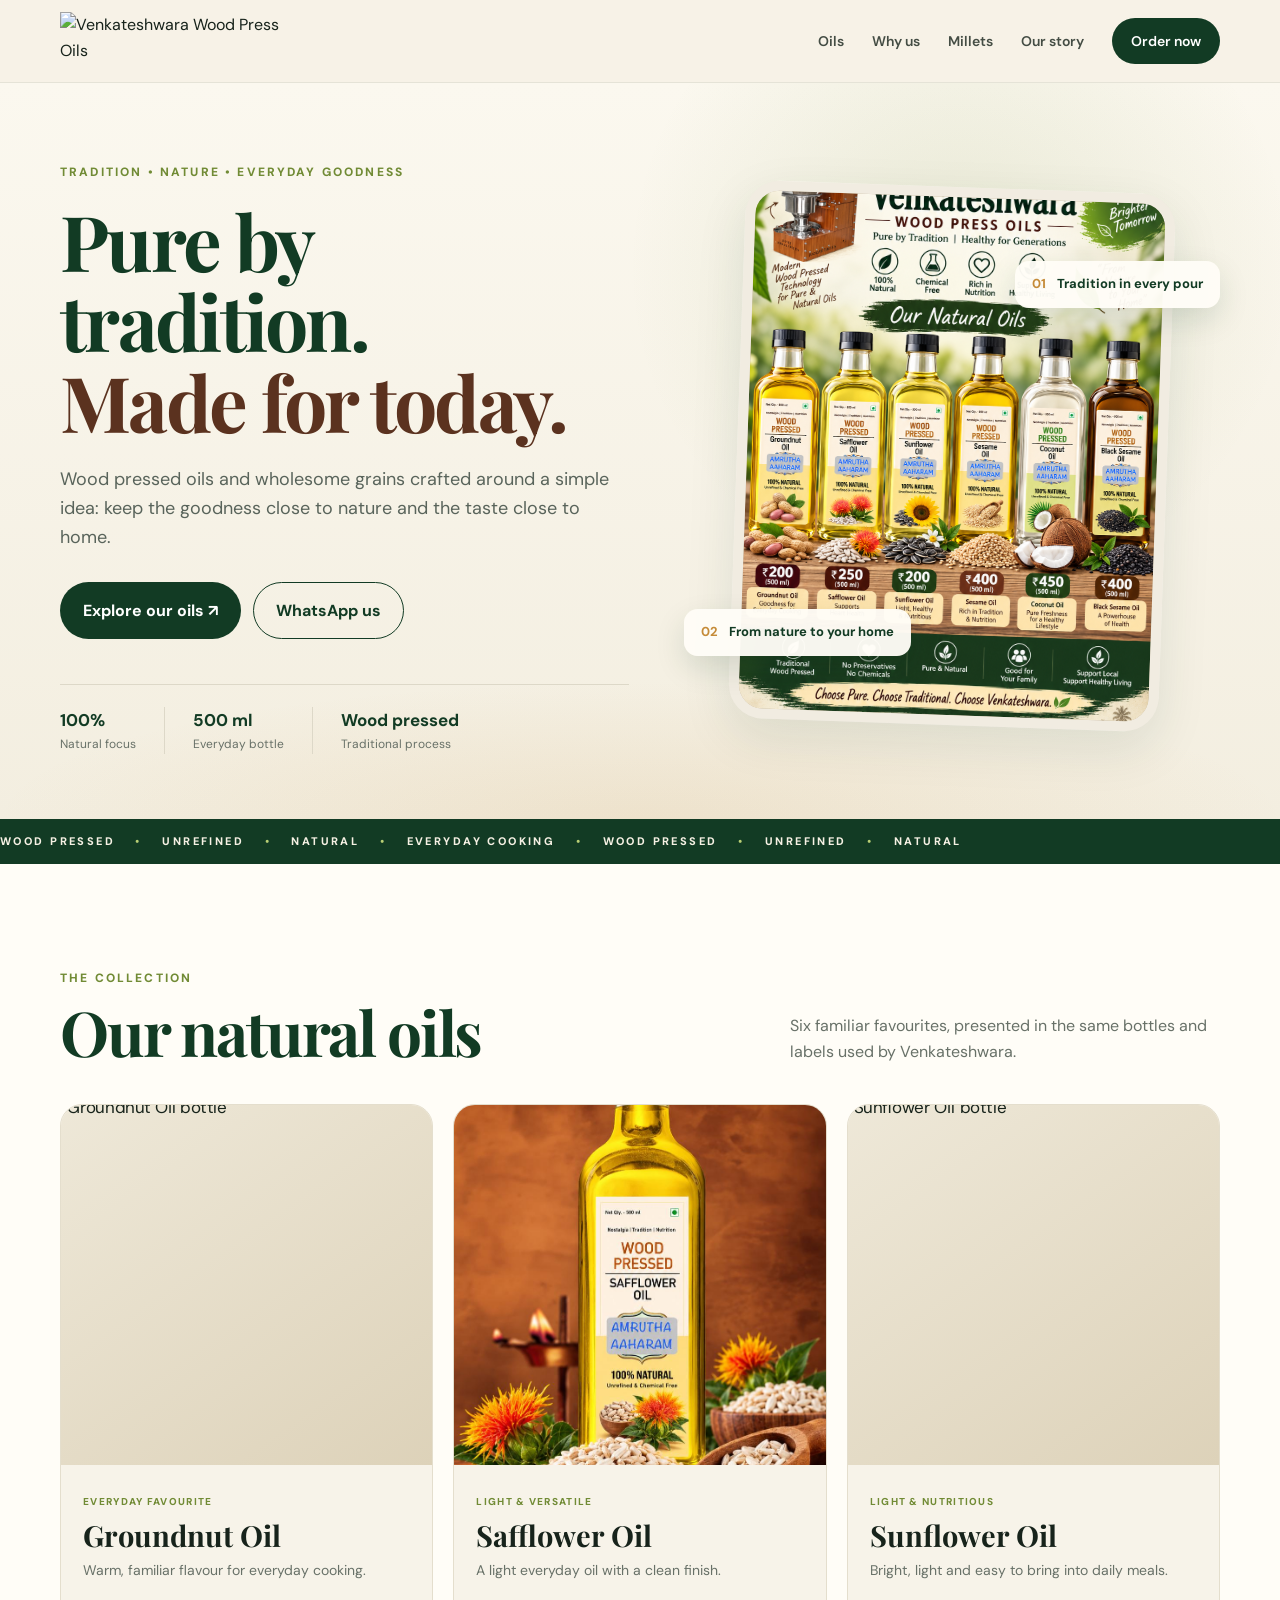
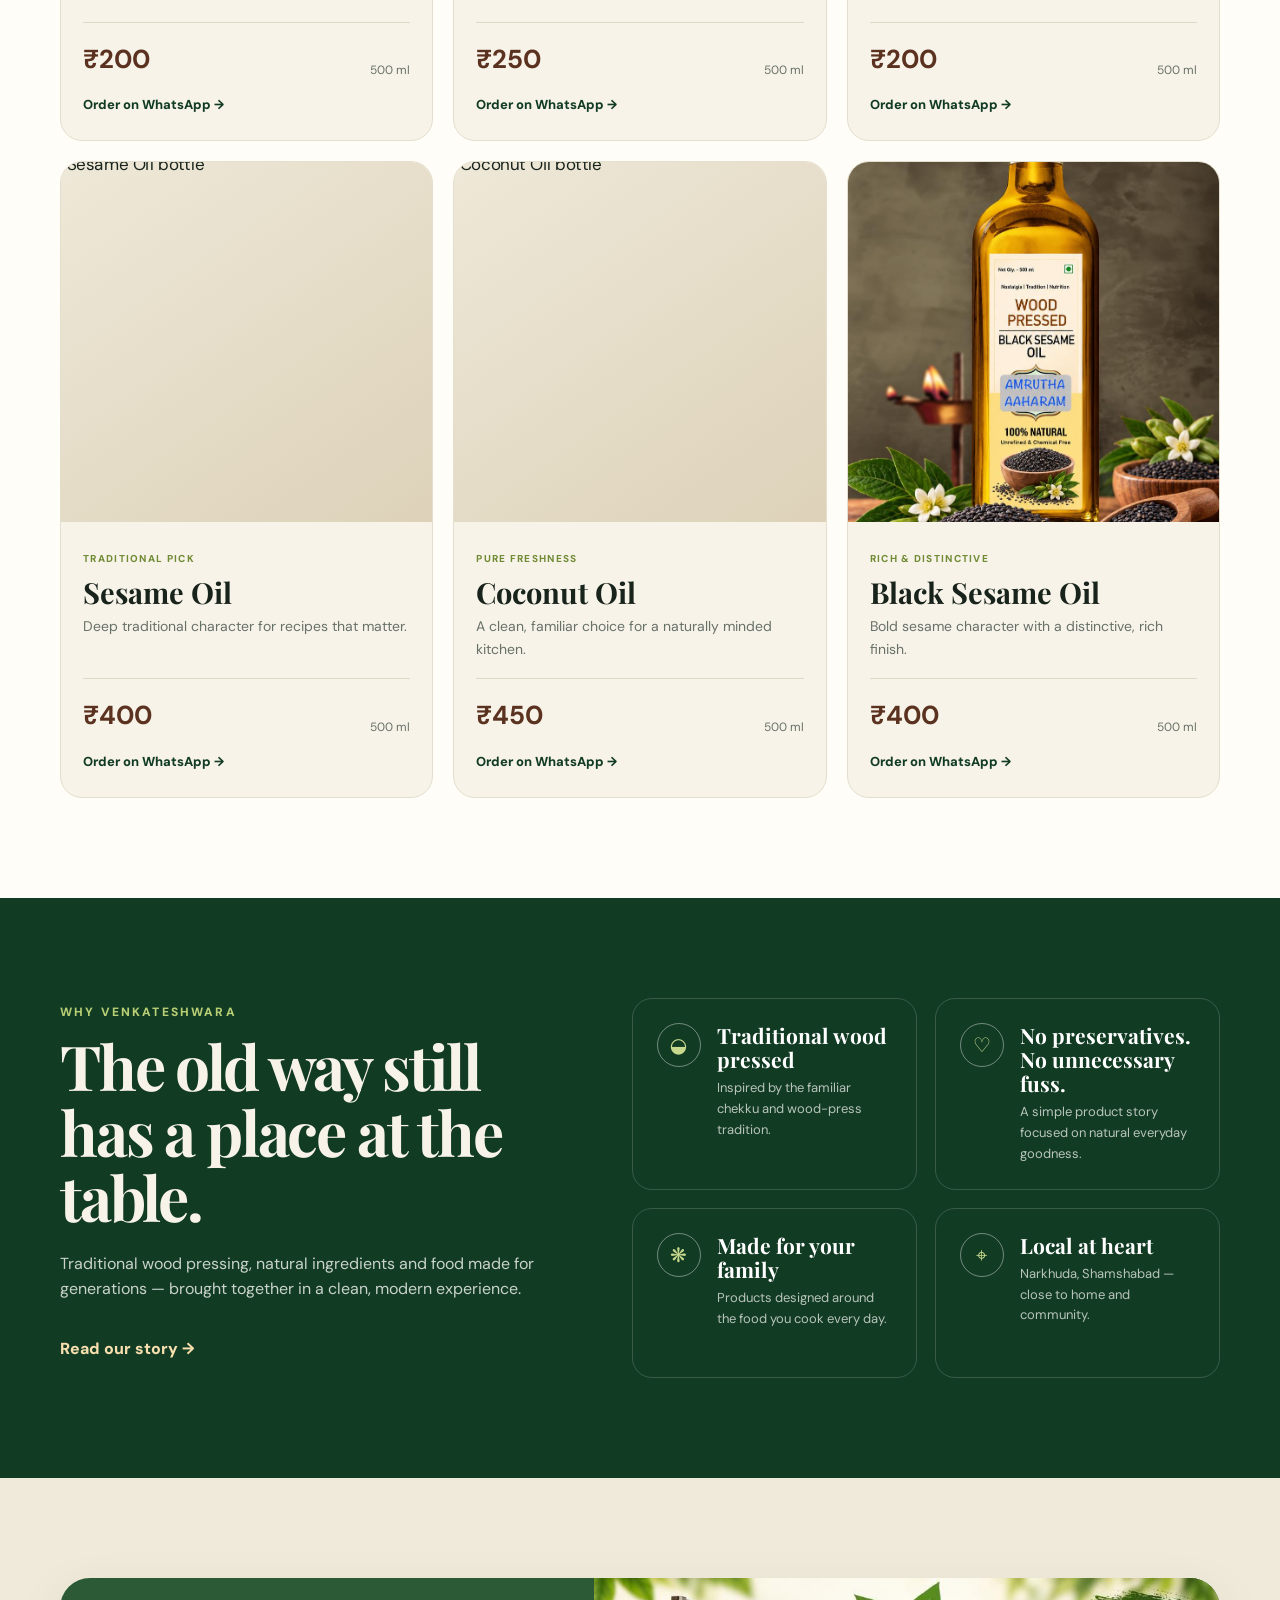
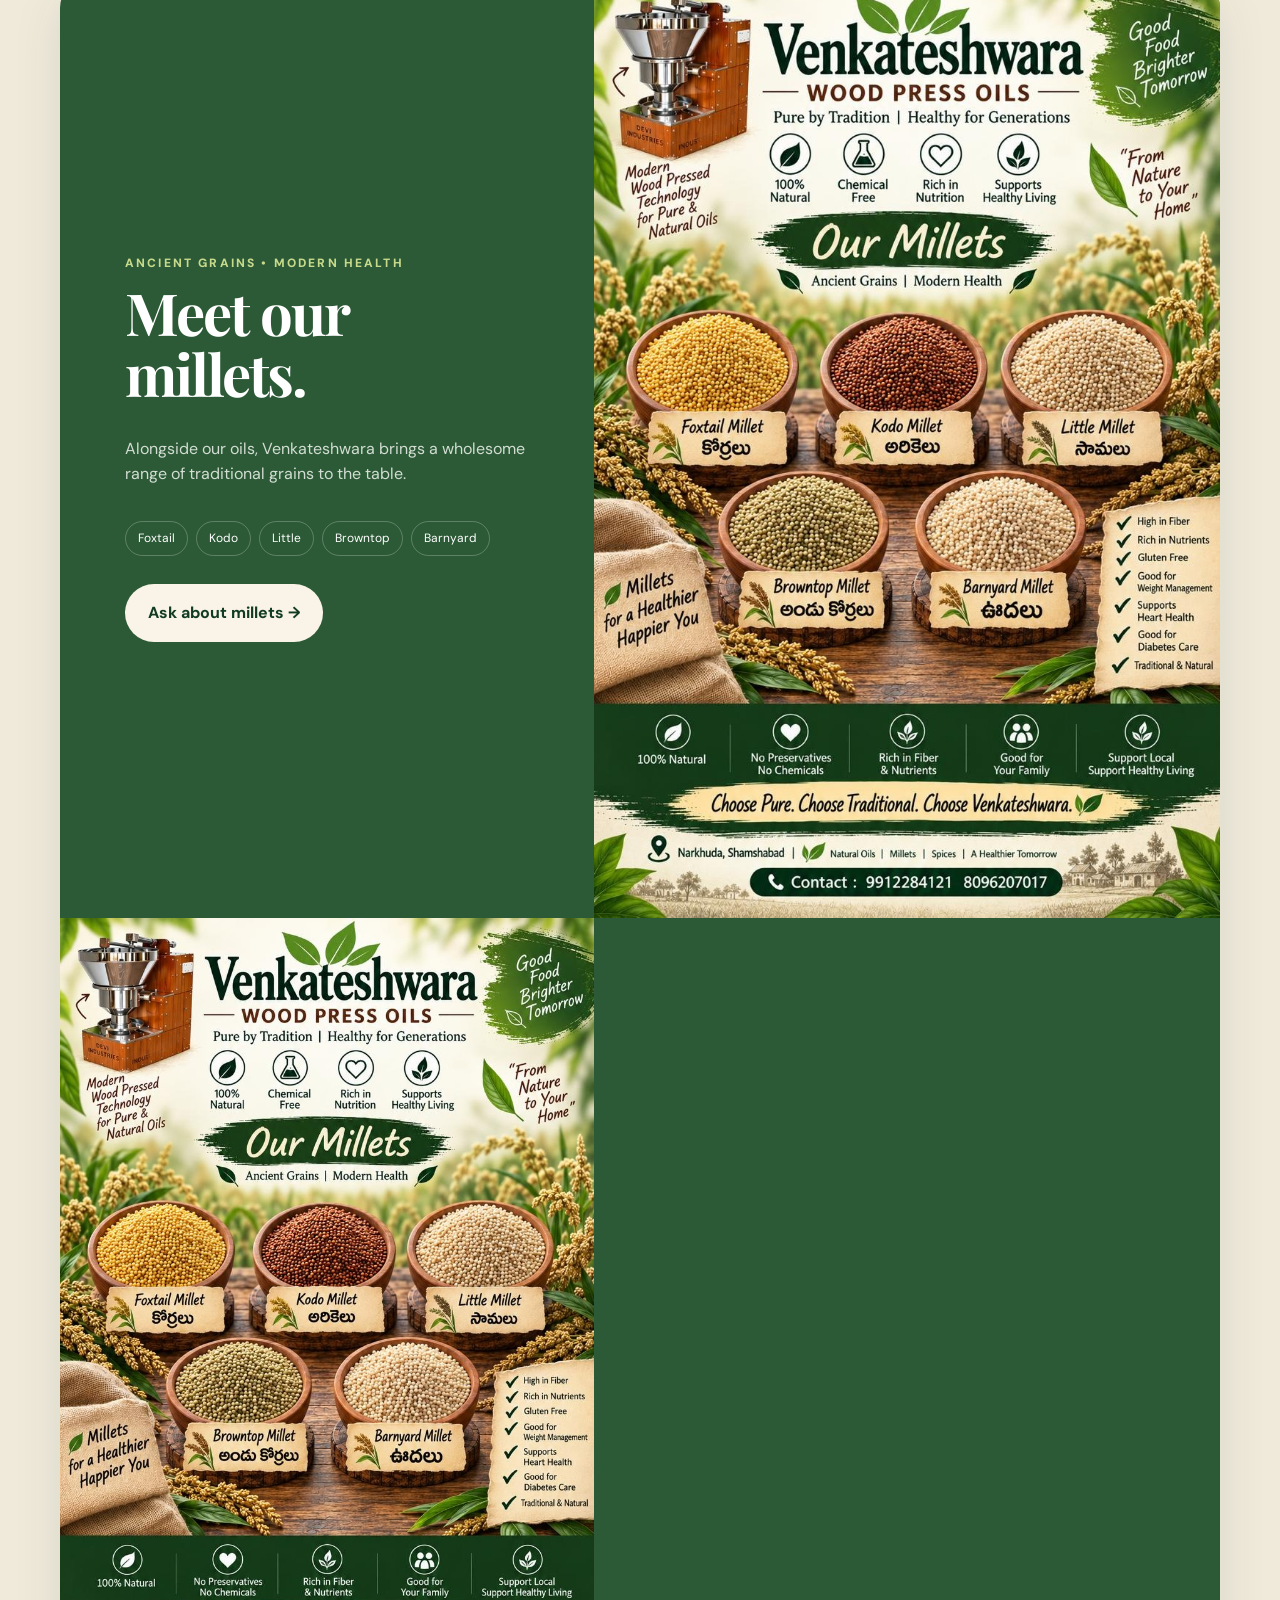
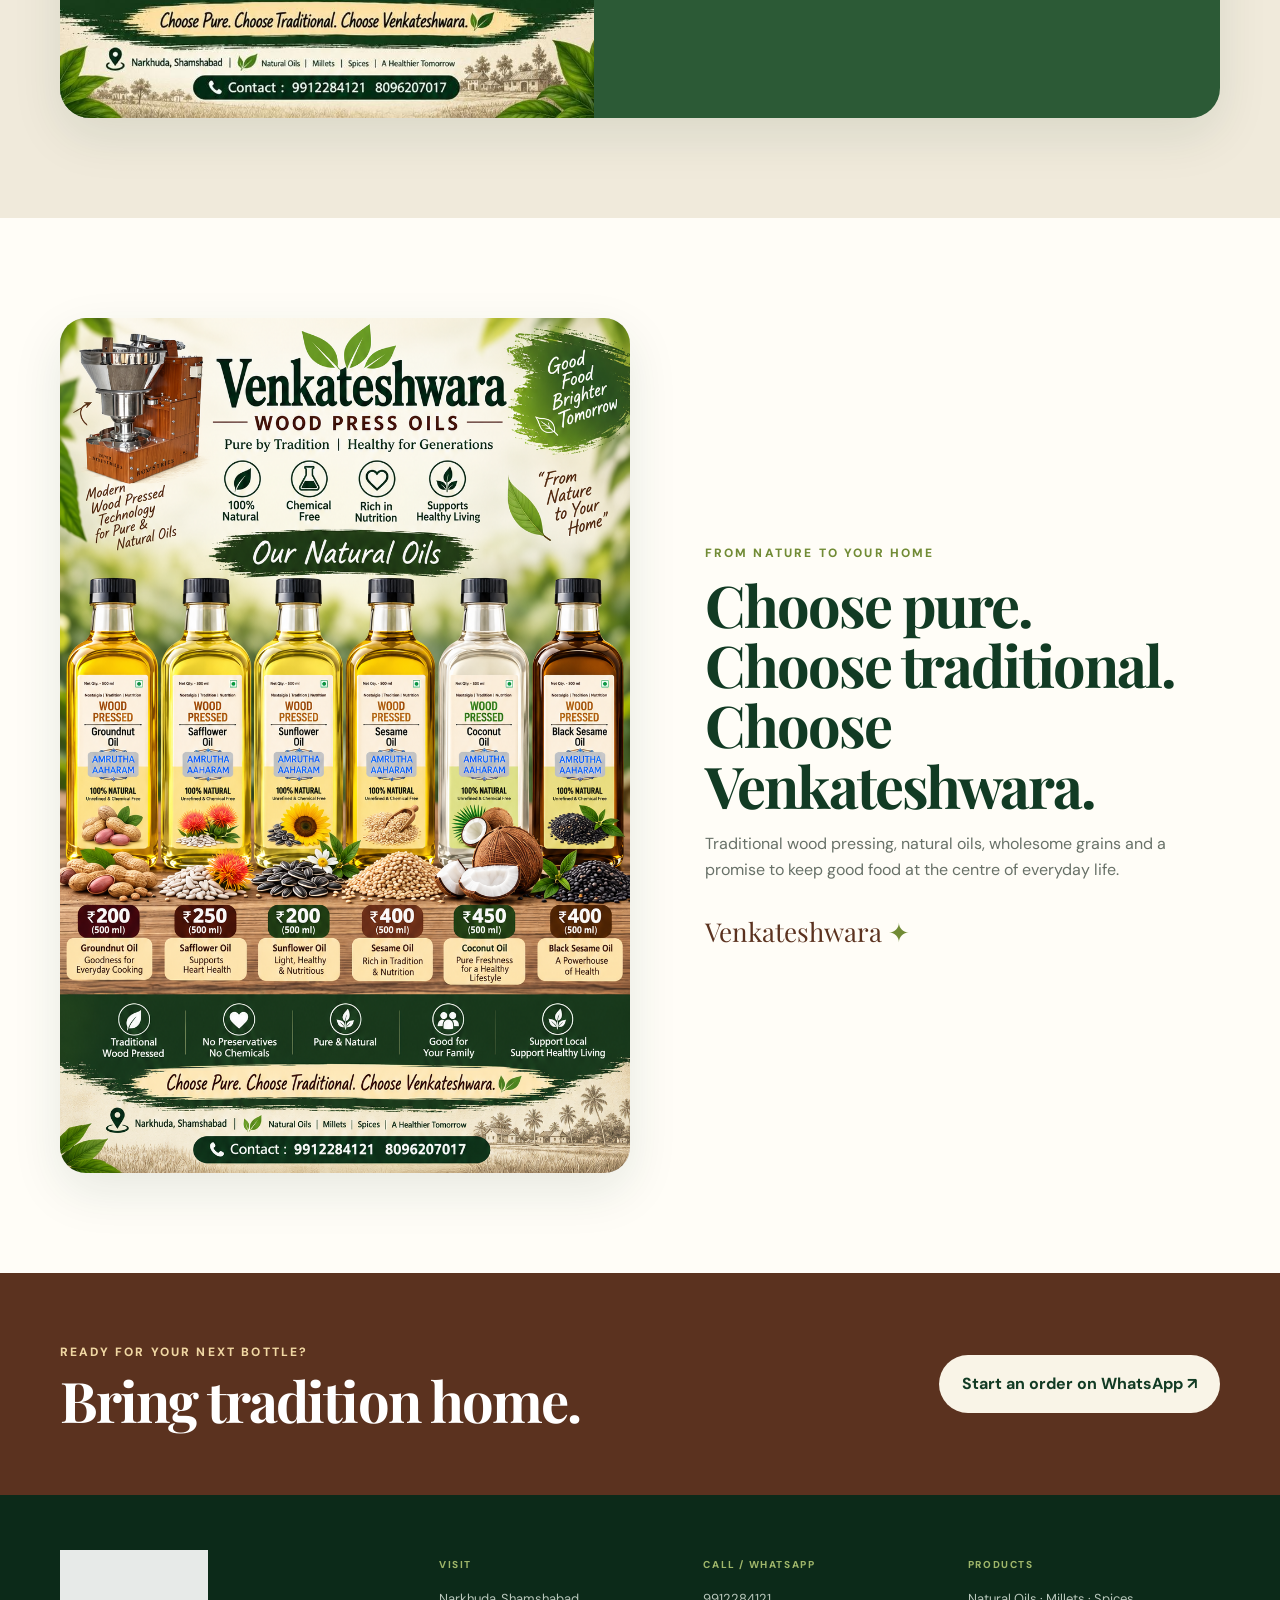
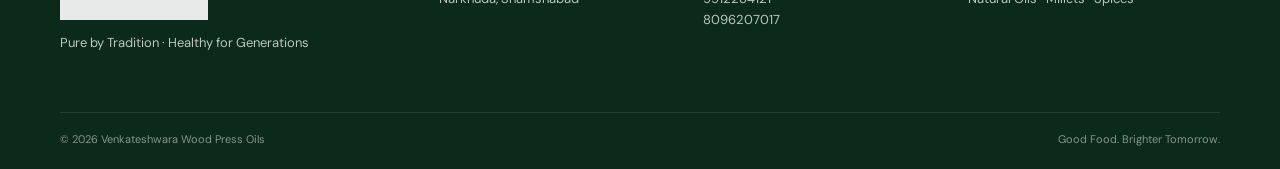
==== commit 1d778c02: "Change image sources in index.html Updated image sources for millets collection and footer logo." ====
--- a/index.html
+++ b/index.html
@@ -1434,6 +1434,12 @@
 
       </div>
 
+          <img
+          src="https://karunakar-neerati.github.io/Venkateshwara-Wood-Press-Oils/all-millets.jpg"
+          alt="Venkateshwara millets collection">
+
+      </div>
+
     </div>
 
   </div>
@@ -1517,7 +1523,7 @@
     <div class="footer-brand">
 
       <img
-        src="https://karunakar-neerati.github.io/Venkateshwara-Wood-Press-Oils/logo.png"
+        src="https://karunakar-neerati.github.io/Venkateshwara-Wood-Press-Oils/IMG_2298.jpeg"
         alt="Venkateshwara Wood Press Oils">
 
       <p>
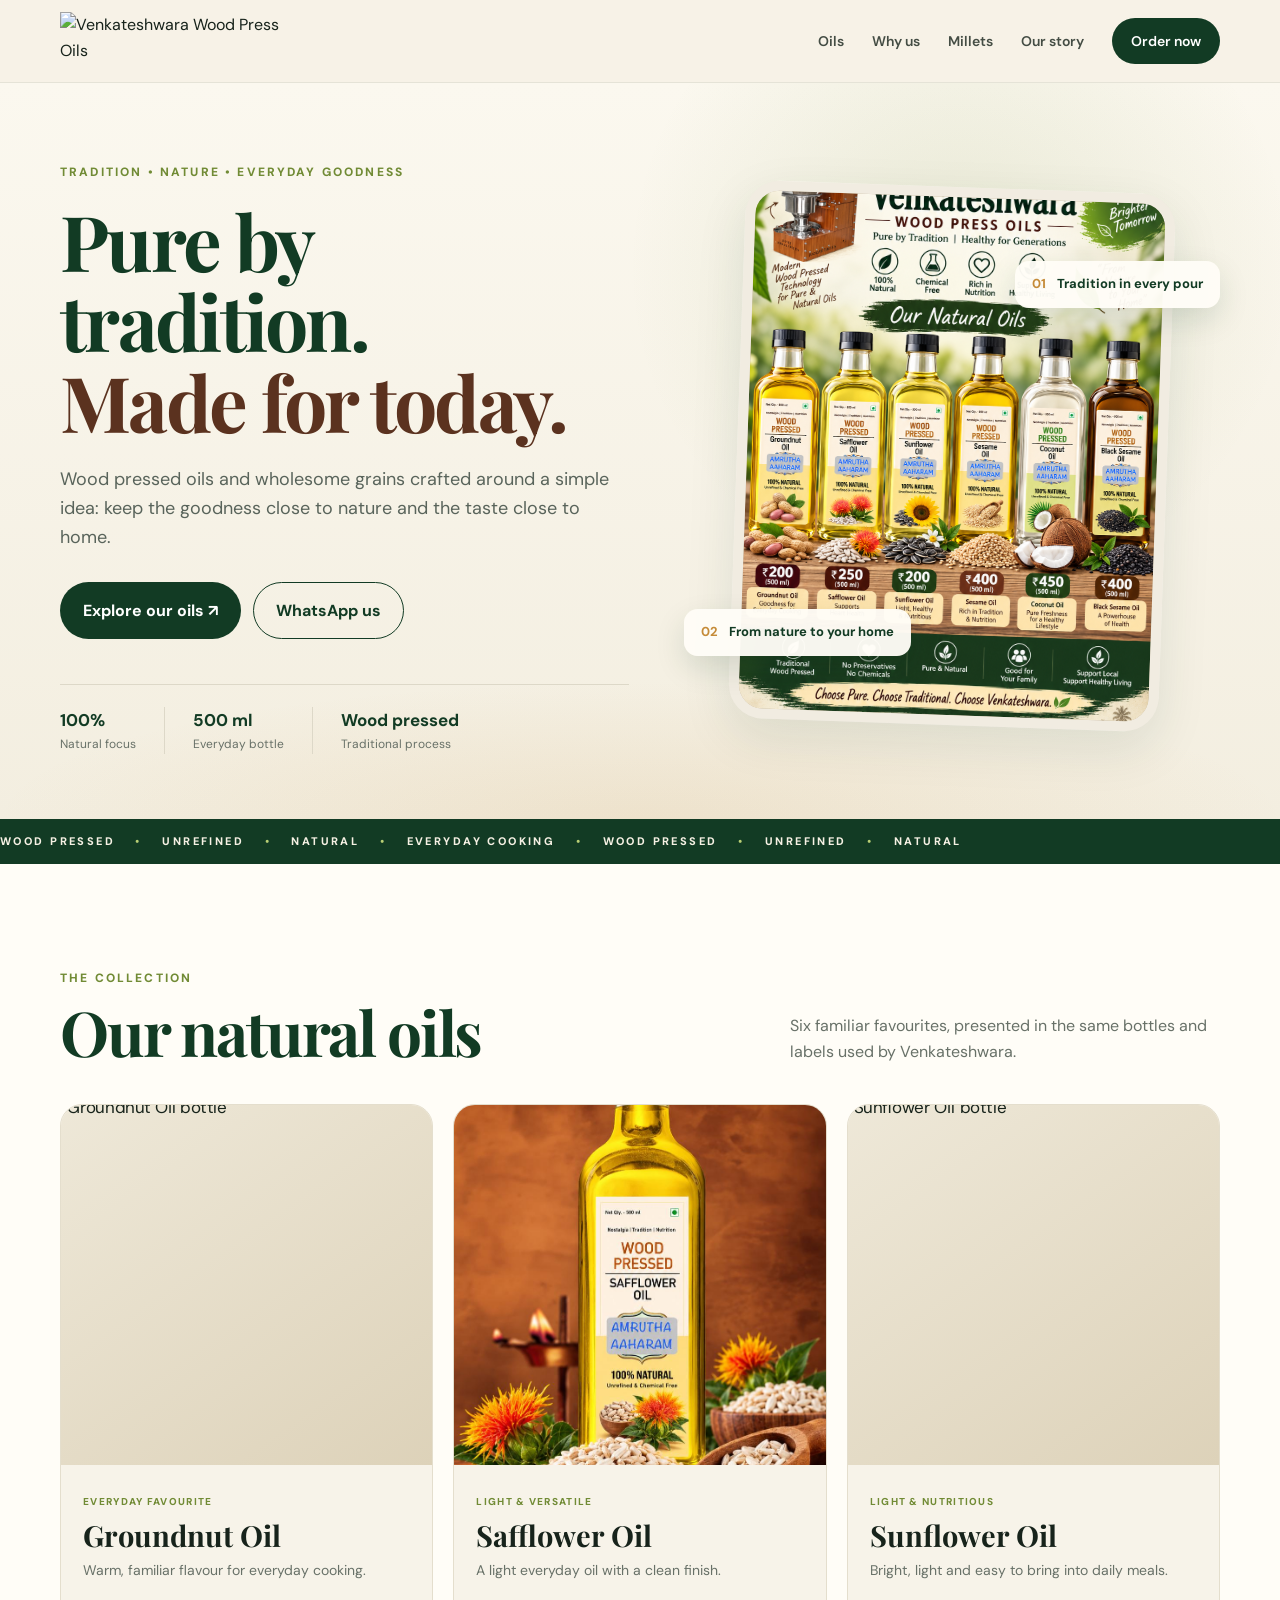
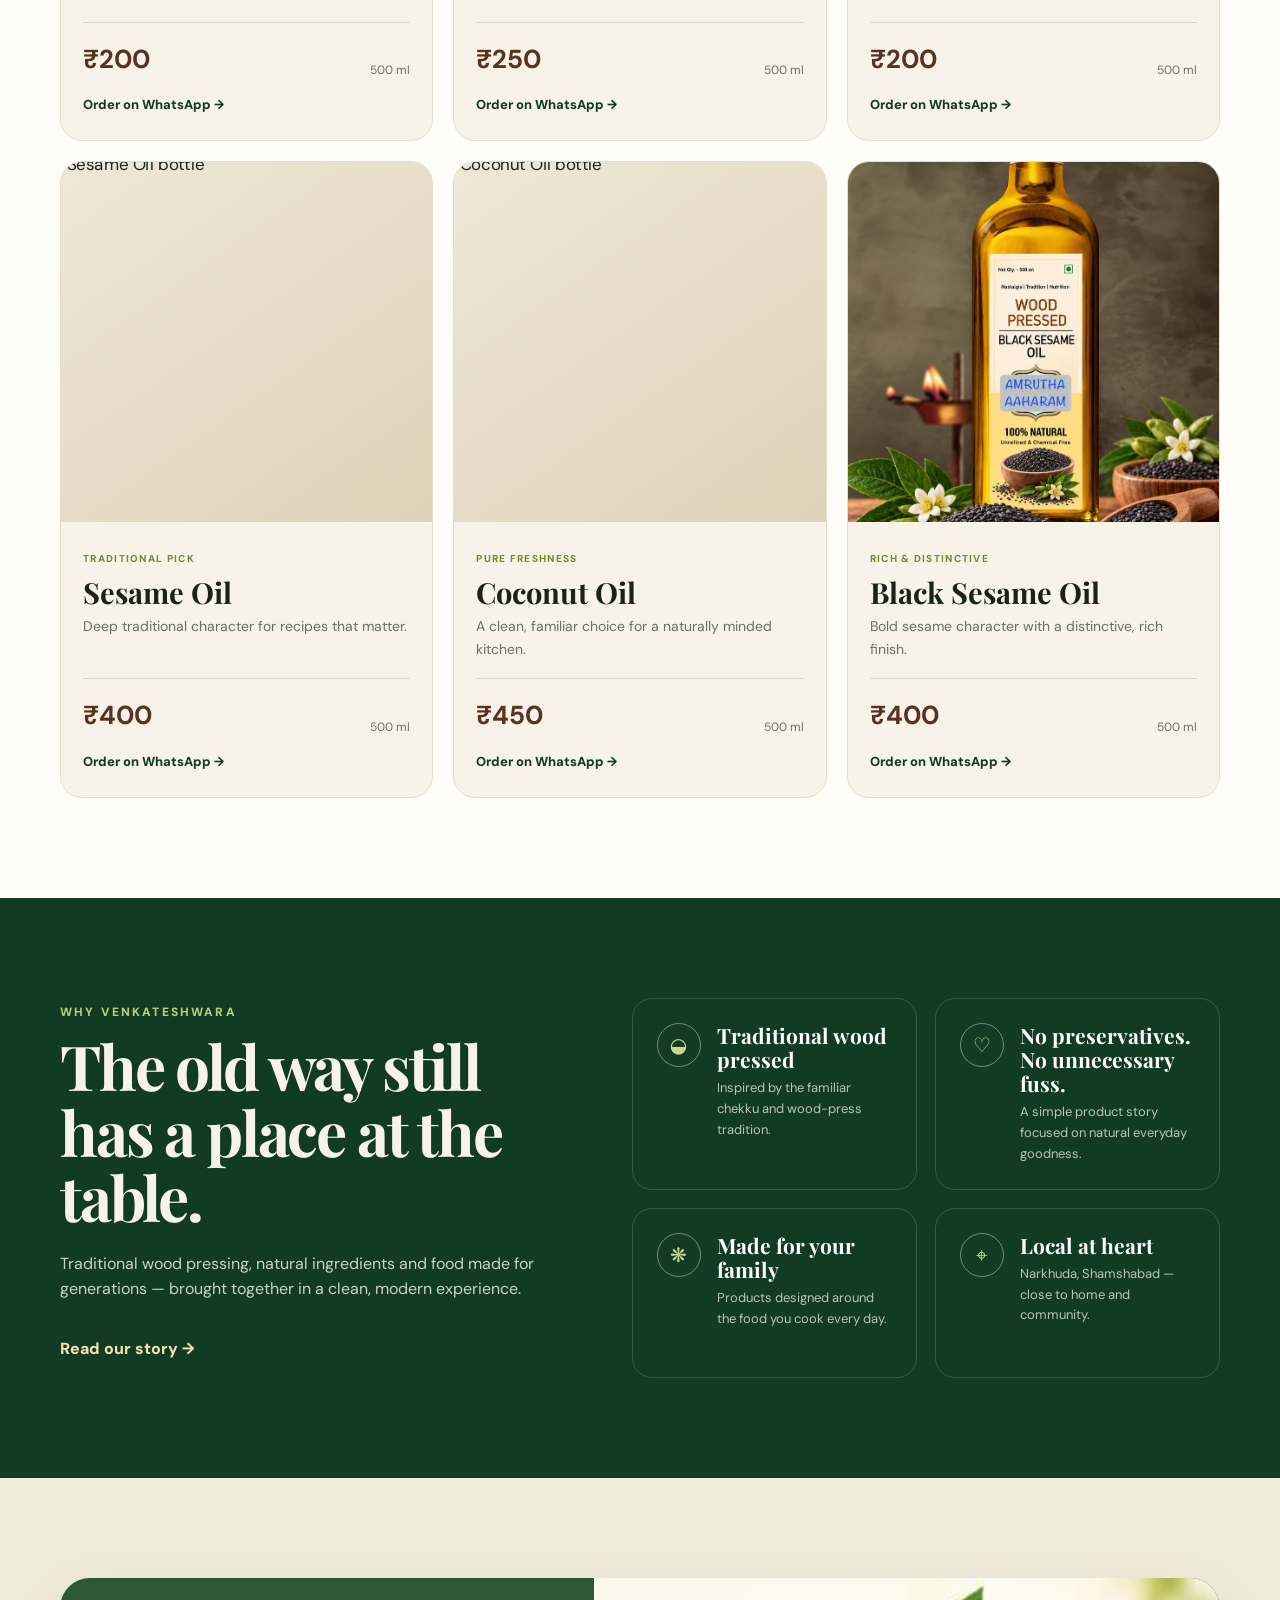
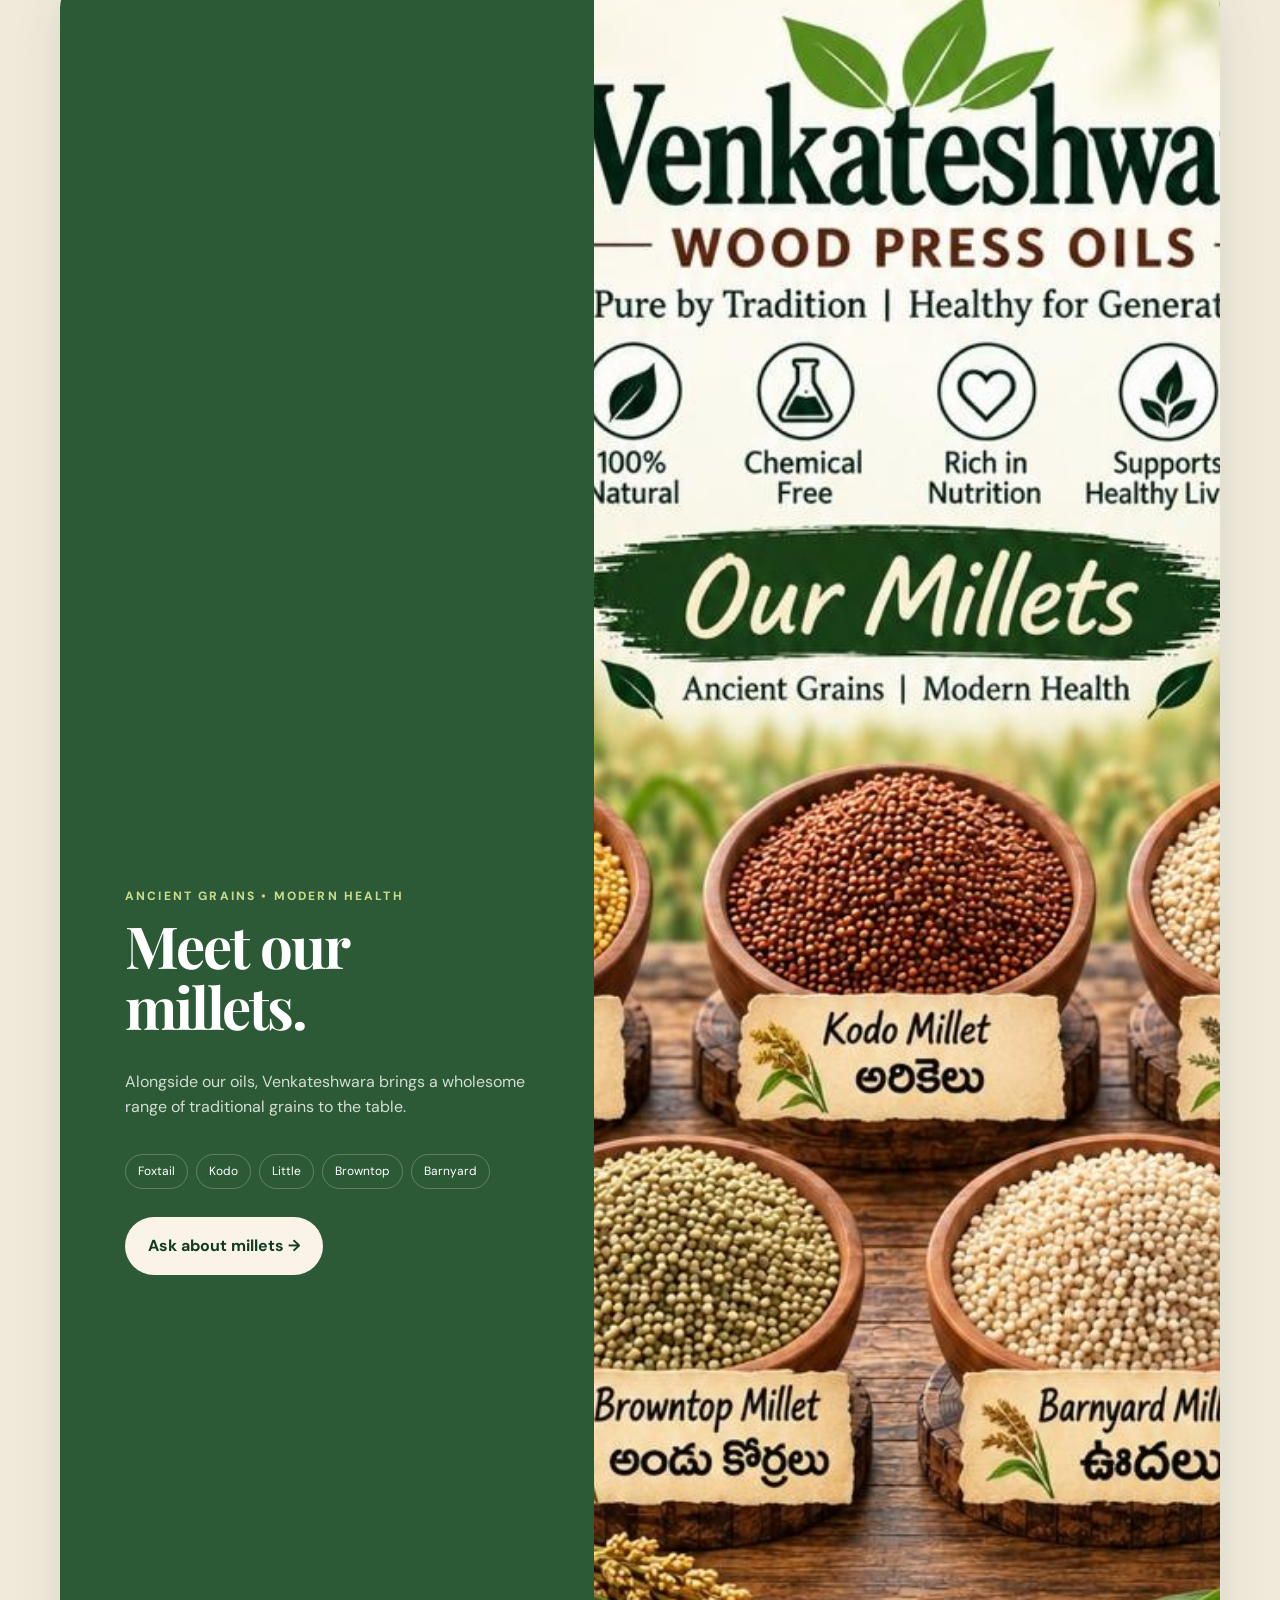
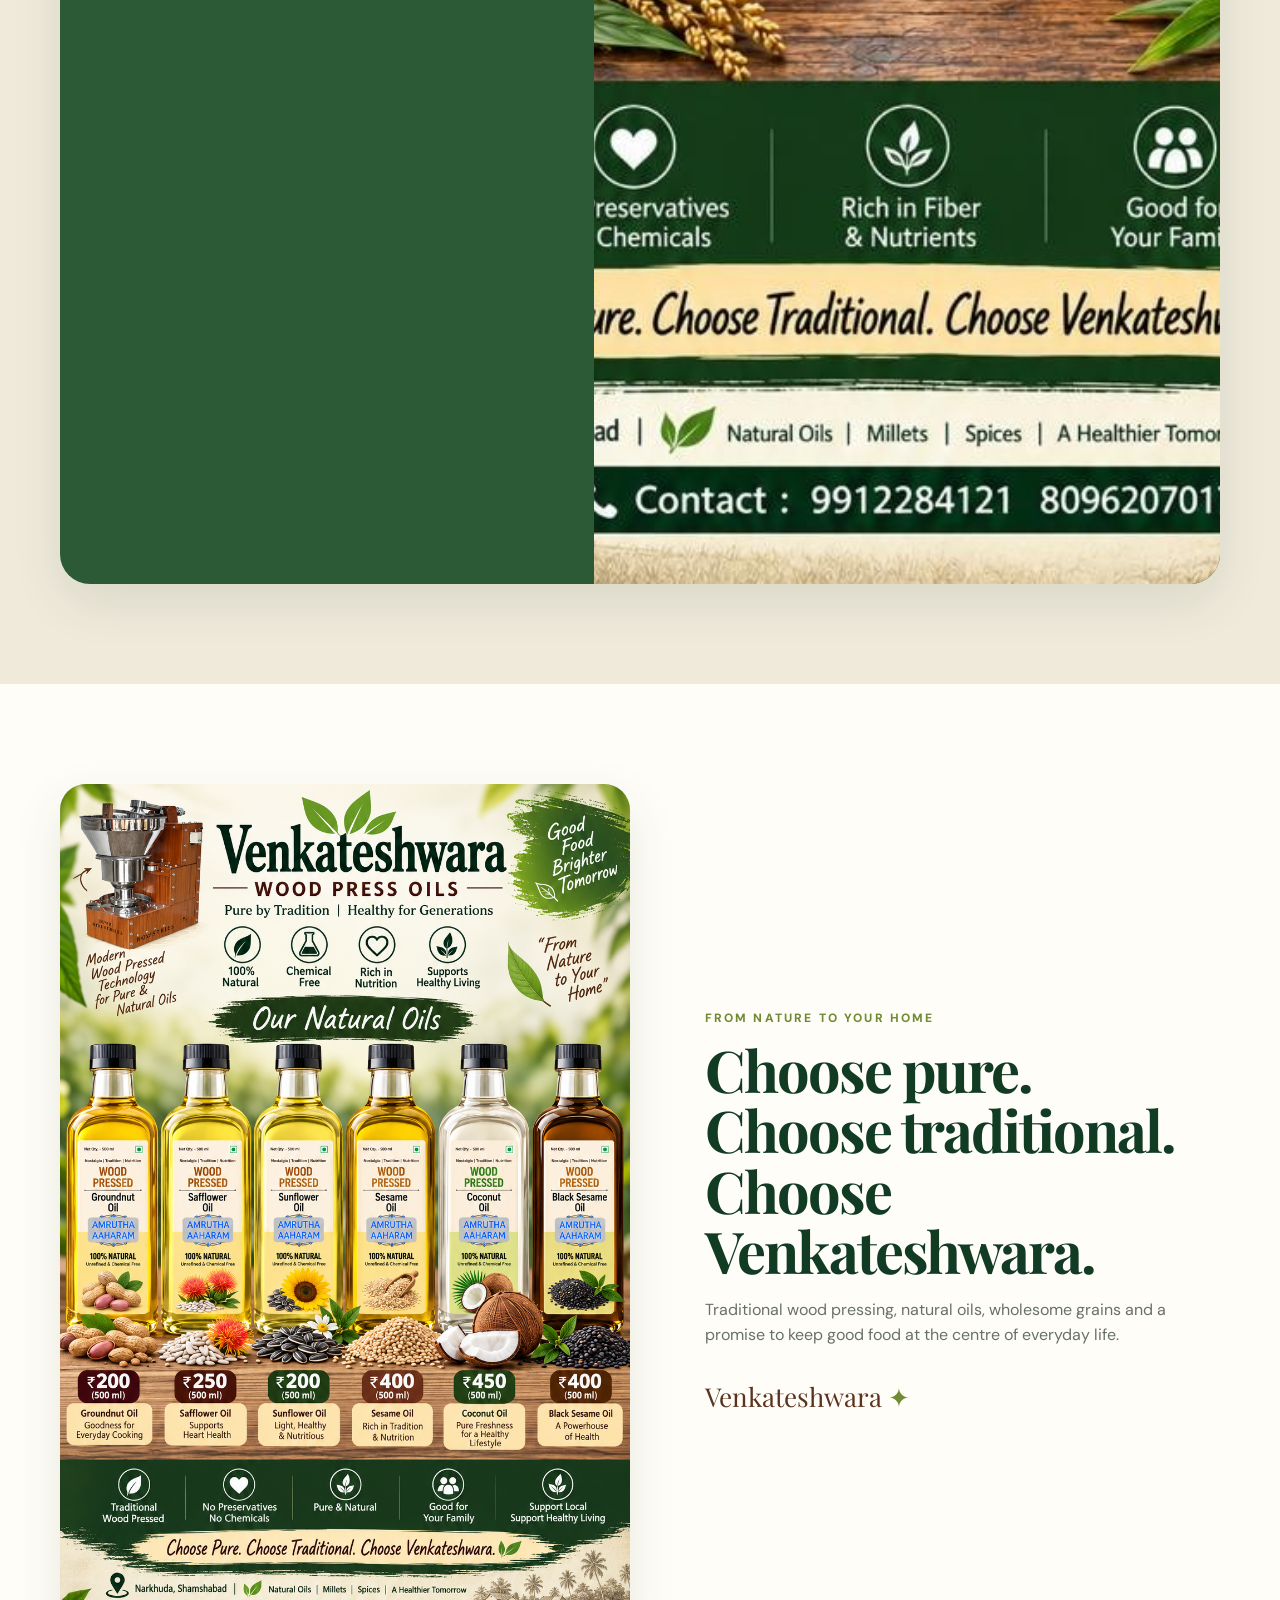
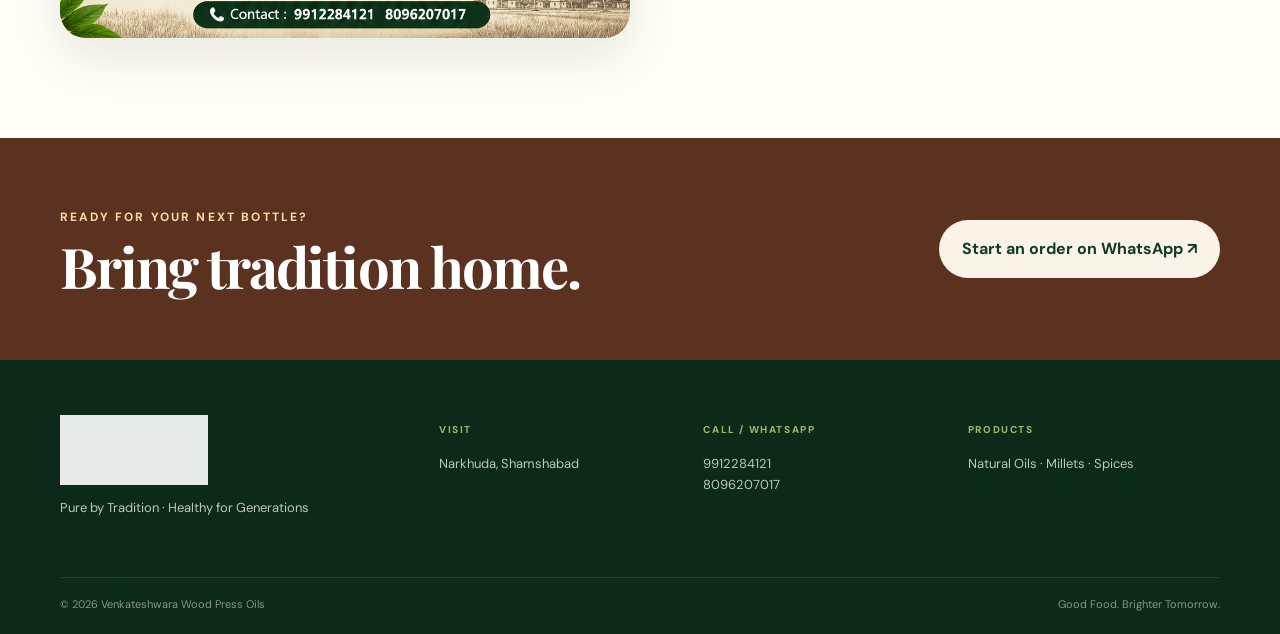
==== commit 844d6d2e: "Modify contact link and add spices section Updated the contact link for inquiries and added a new se" ====
--- a/index.html
+++ b/index.html
@@ -1418,7 +1418,7 @@
 
         <a
           class="btn btn-light"
-          href="https://wa.me/919912284121?text=Hi%2C%20I%20would%20like%20to%20know%20more%20about%20your%20millets."
+          href="https://wa.me/919959943663?text=Hi%2C%20I%20would%20like%20to%20know%20more%20about%20your%20millets."
           target="_blank">
           Ask about millets →
         </a>
@@ -1432,11 +1432,50 @@
           src="https://karunakar-neerati.github.io/Venkateshwara-Wood-Press-Oils/all-millets.jpg"
           alt="Venkateshwara millets collection">
 
+        
+        <section id="spices" class="section spices-section">
+
+  <div class="container">
+
+    <div class="millet-card">
+
+      <div class="millet-copy">
+
+        <span class="eyebrow">
+          ANCIENT SPICES • MODERN HEALTH
+        </span>
+
+        <h2>Meet our spices.</h2>
+
+        <p>
+          Alongside our oils and millets Venkateshwara brings our
+          daily essential traditional organic spices to the menu
+         
+        </p>
+
+        <div class="millet-chips">
+          <span>Turmeric Powder</span>
+          <span>Red Chilli Powder</span>
+          
+        </div>
+
+        <a
+          class="btn btn-light"
+          href="https://wa.me/919959943663?text=Hi%2C%20I%20would%20like%20to%20know%20more%20about%20your%20millets."
+          target="_blank">
+          Ask about Spices →
+        </a>
+
       </div>
 
+
+      <div class="millet-image">
+
+      </div>
+
           <img
-          src="https://karunakar-neerati.github.io/Venkateshwara-Wood-Press-Oils/all-millets.jpg"
-          alt="Venkateshwara millets collection">
+          src="https://karunakar-neerati.github.io/Venkateshwara-Wood-Press-Oils/Haldi and mirchi powders.PNG"
+          alt="Venkateshwara Spices collection">
 
       </div>
 
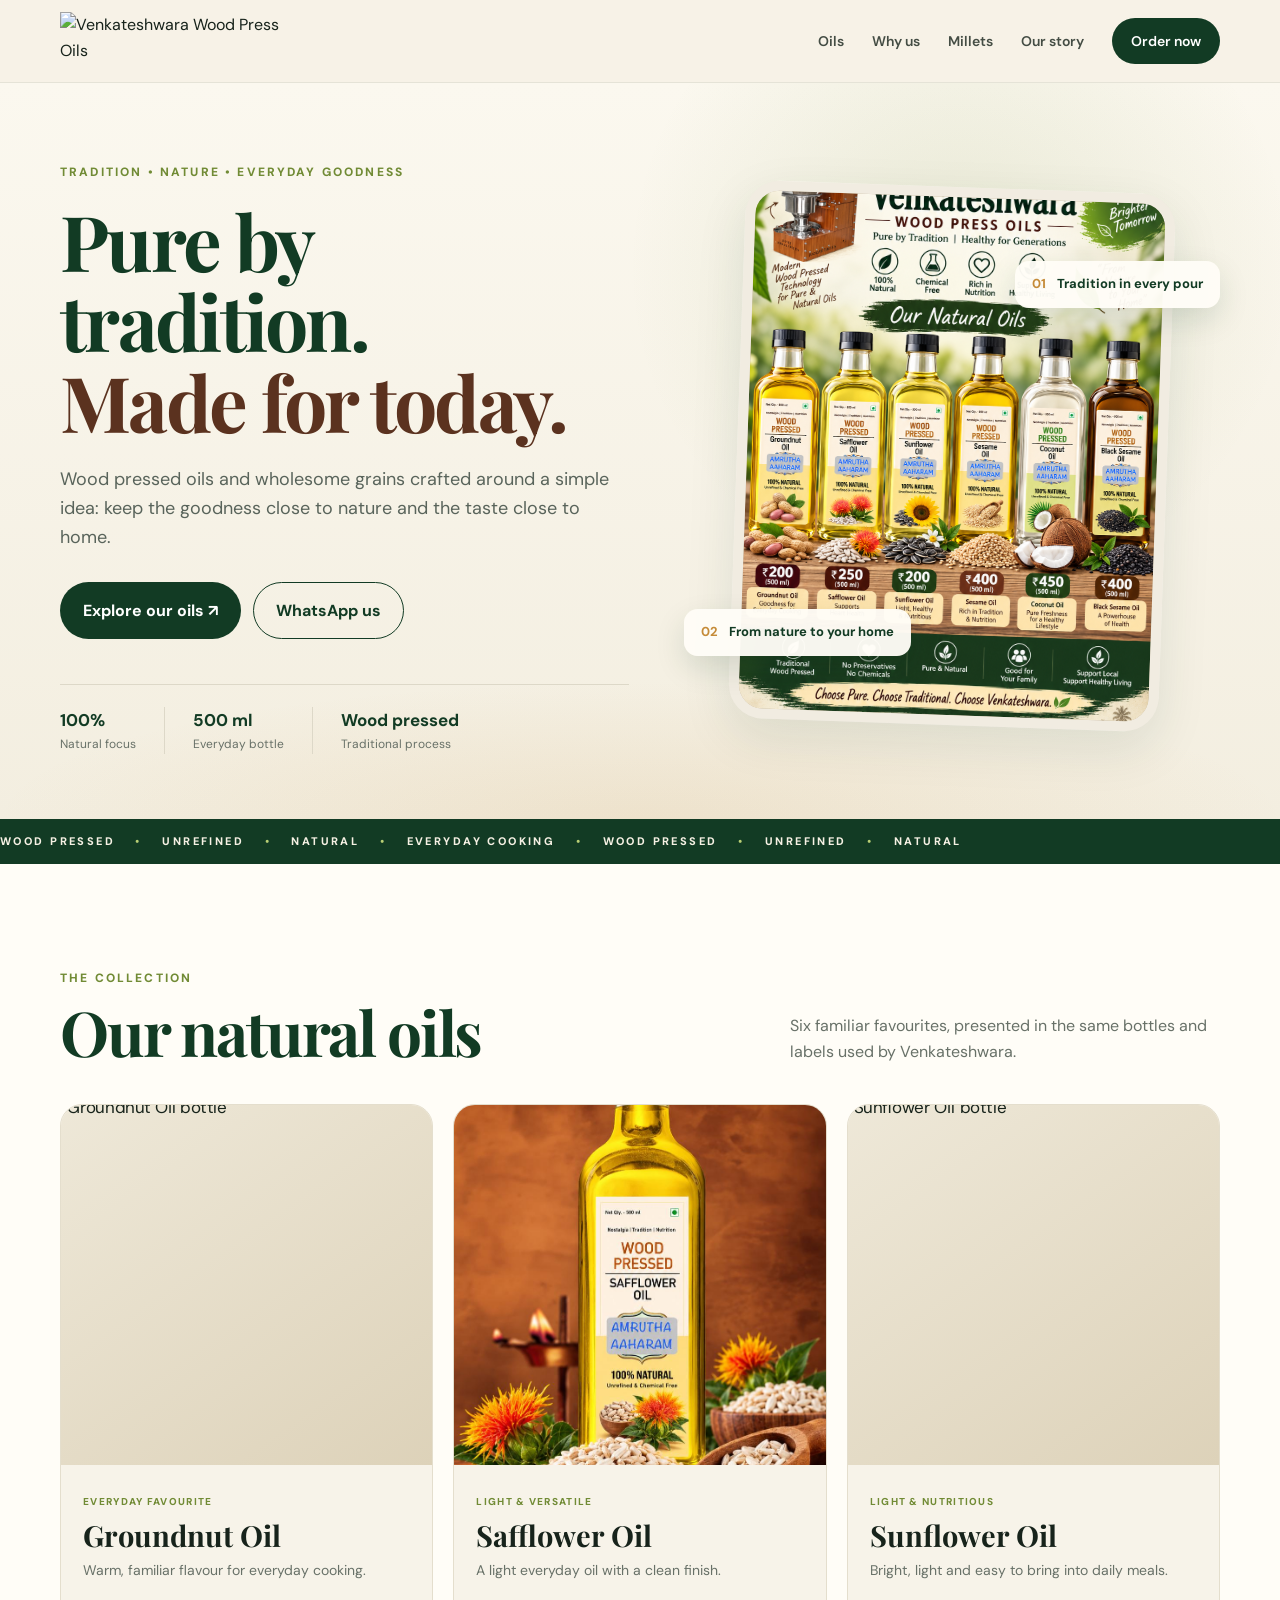
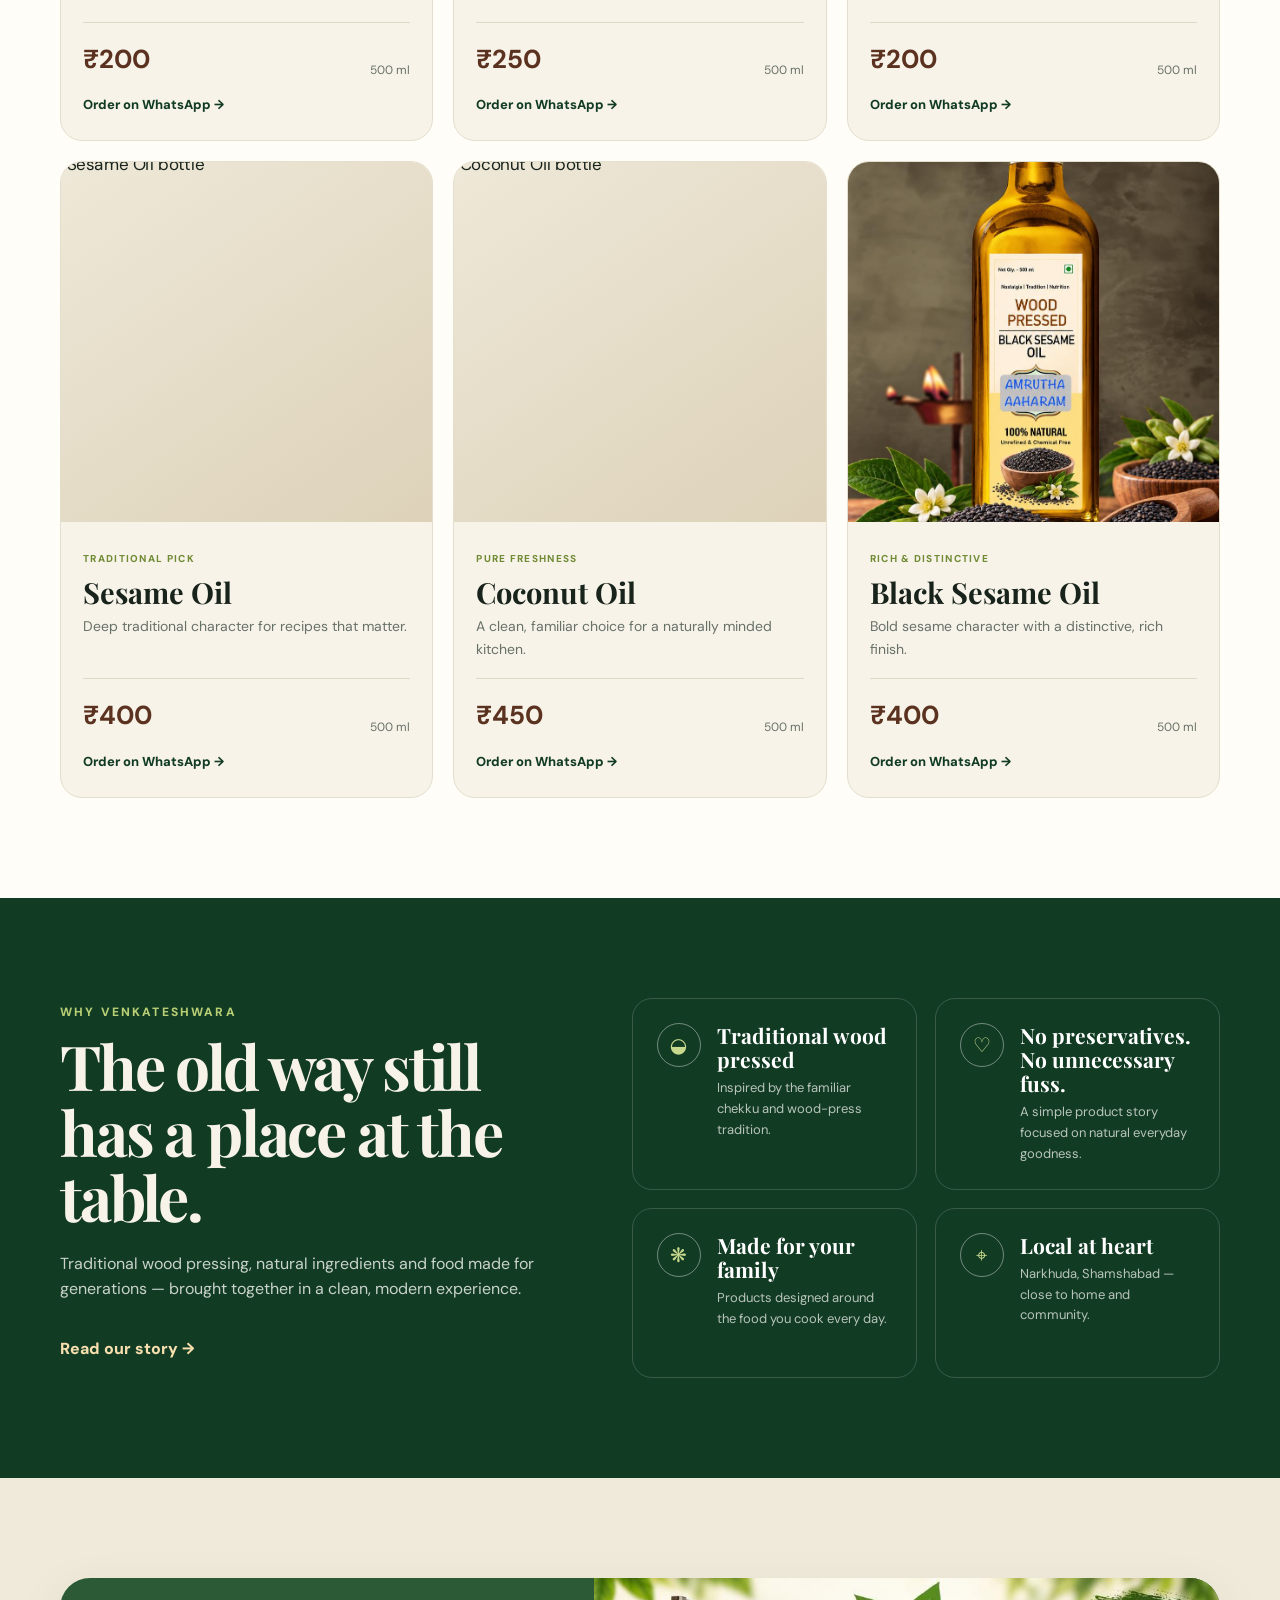
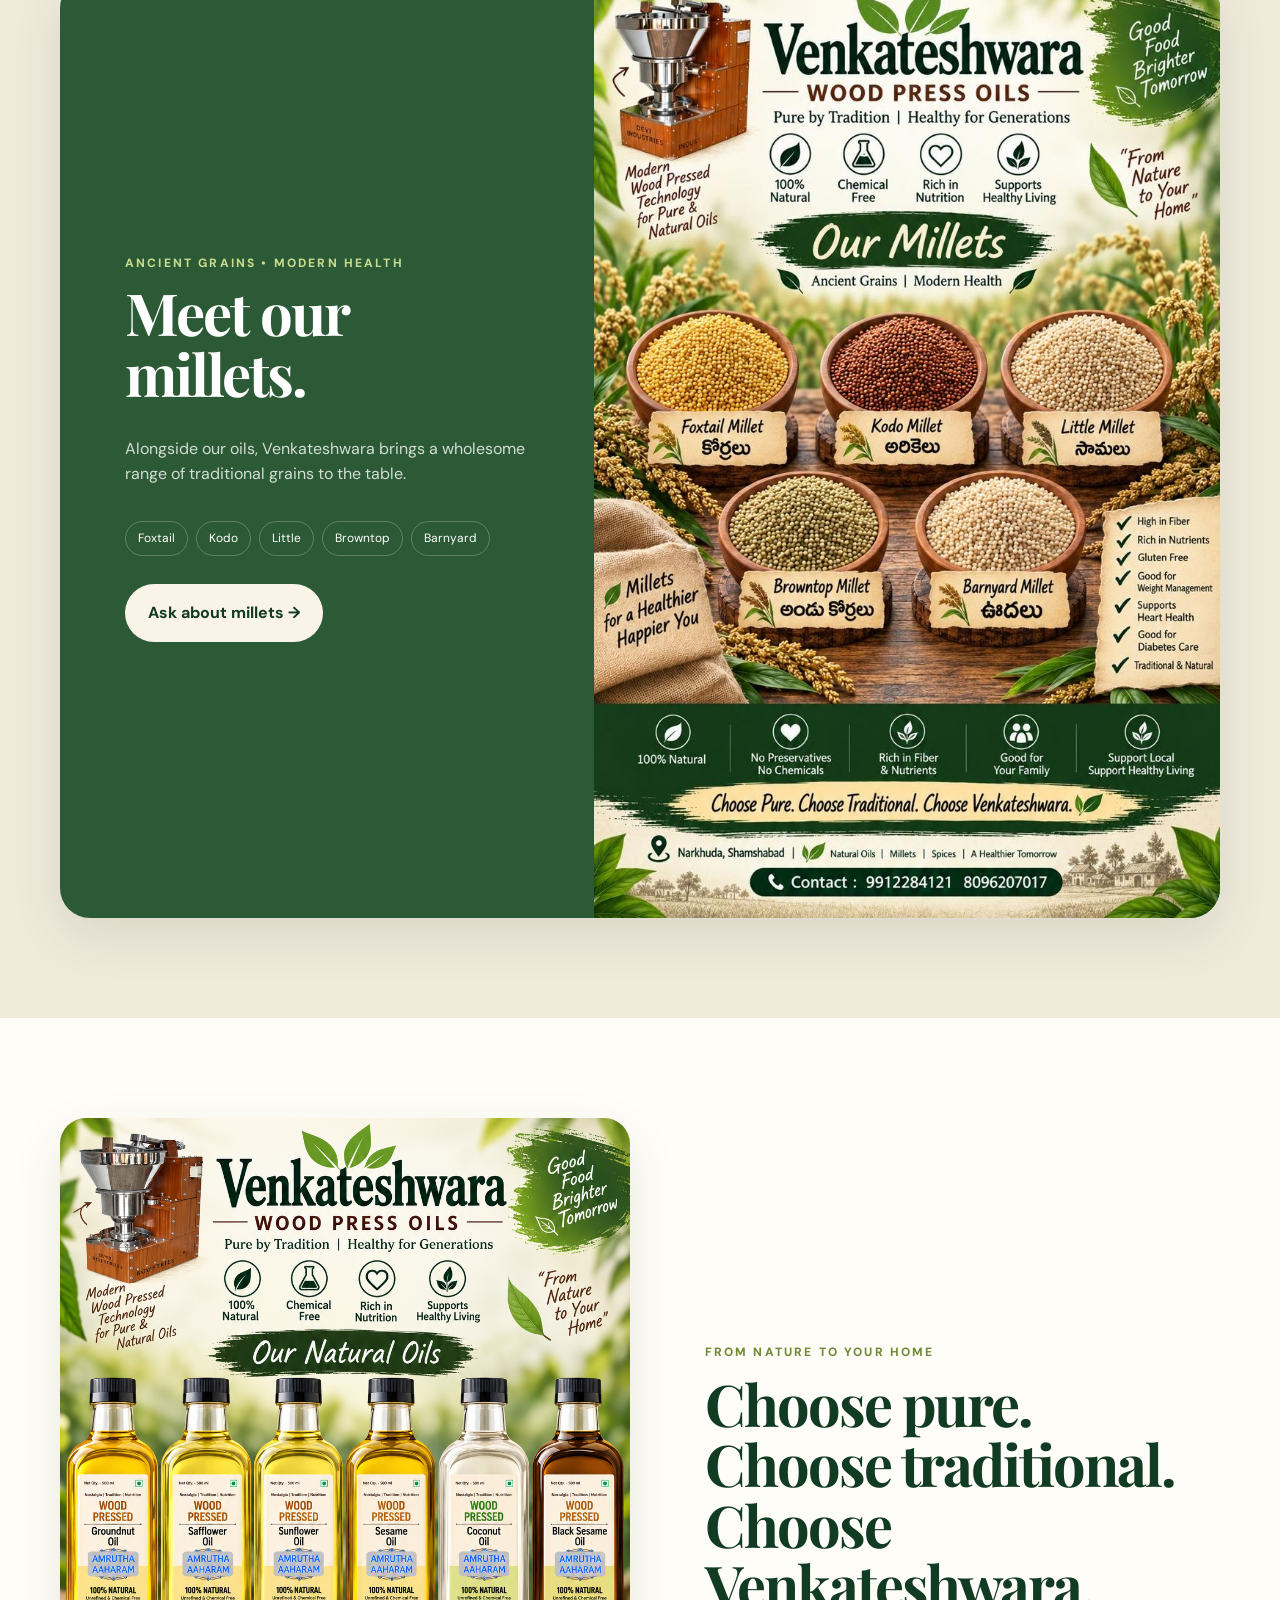
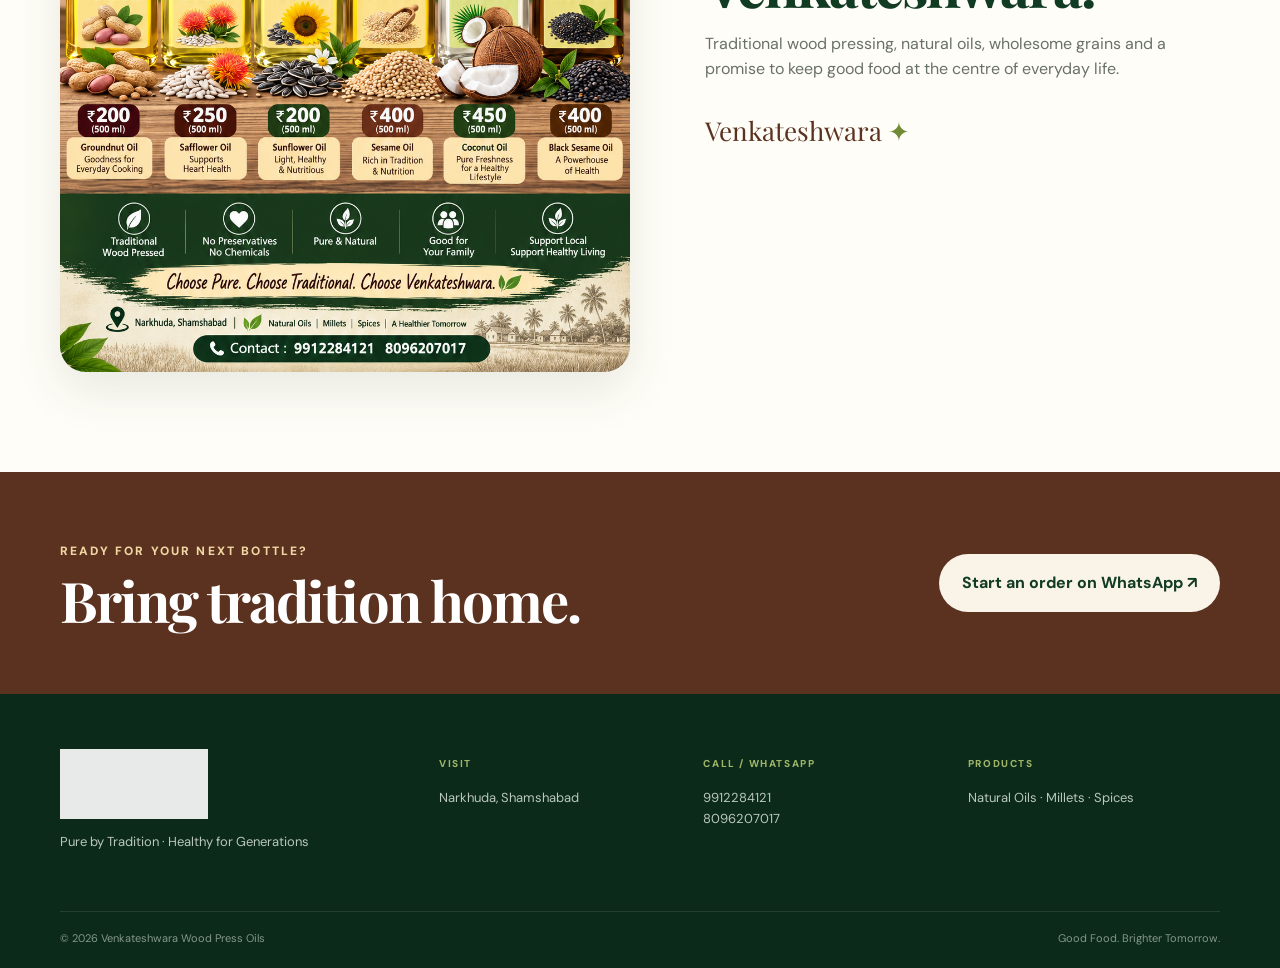
==== commit 0a62bf35: "Remove spices section from index.html Removed the spices section from the index.html file." ====
--- a/index.html
+++ b/index.html
@@ -1432,51 +1432,6 @@
           src="https://karunakar-neerati.github.io/Venkateshwara-Wood-Press-Oils/all-millets.jpg"
           alt="Venkateshwara millets collection">
 
-        
-        <section id="spices" class="section spices-section">
-
-  <div class="container">
-
-    <div class="millet-card">
-
-      <div class="millet-copy">
-
-        <span class="eyebrow">
-          ANCIENT SPICES • MODERN HEALTH
-        </span>
-
-        <h2>Meet our spices.</h2>
-
-        <p>
-          Alongside our oils and millets Venkateshwara brings our
-          daily essential traditional organic spices to the menu
-         
-        </p>
-
-        <div class="millet-chips">
-          <span>Turmeric Powder</span>
-          <span>Red Chilli Powder</span>
-          
-        </div>
-
-        <a
-          class="btn btn-light"
-          href="https://wa.me/919959943663?text=Hi%2C%20I%20would%20like%20to%20know%20more%20about%20your%20millets."
-          target="_blank">
-          Ask about Spices →
-        </a>
-
-      </div>
-
-
-      <div class="millet-image">
-
-      </div>
-
-          <img
-          src="https://karunakar-neerati.github.io/Venkateshwara-Wood-Press-Oils/Haldi and mirchi powders.PNG"
-          alt="Venkateshwara Spices collection">
-
       </div>
 
     </div>
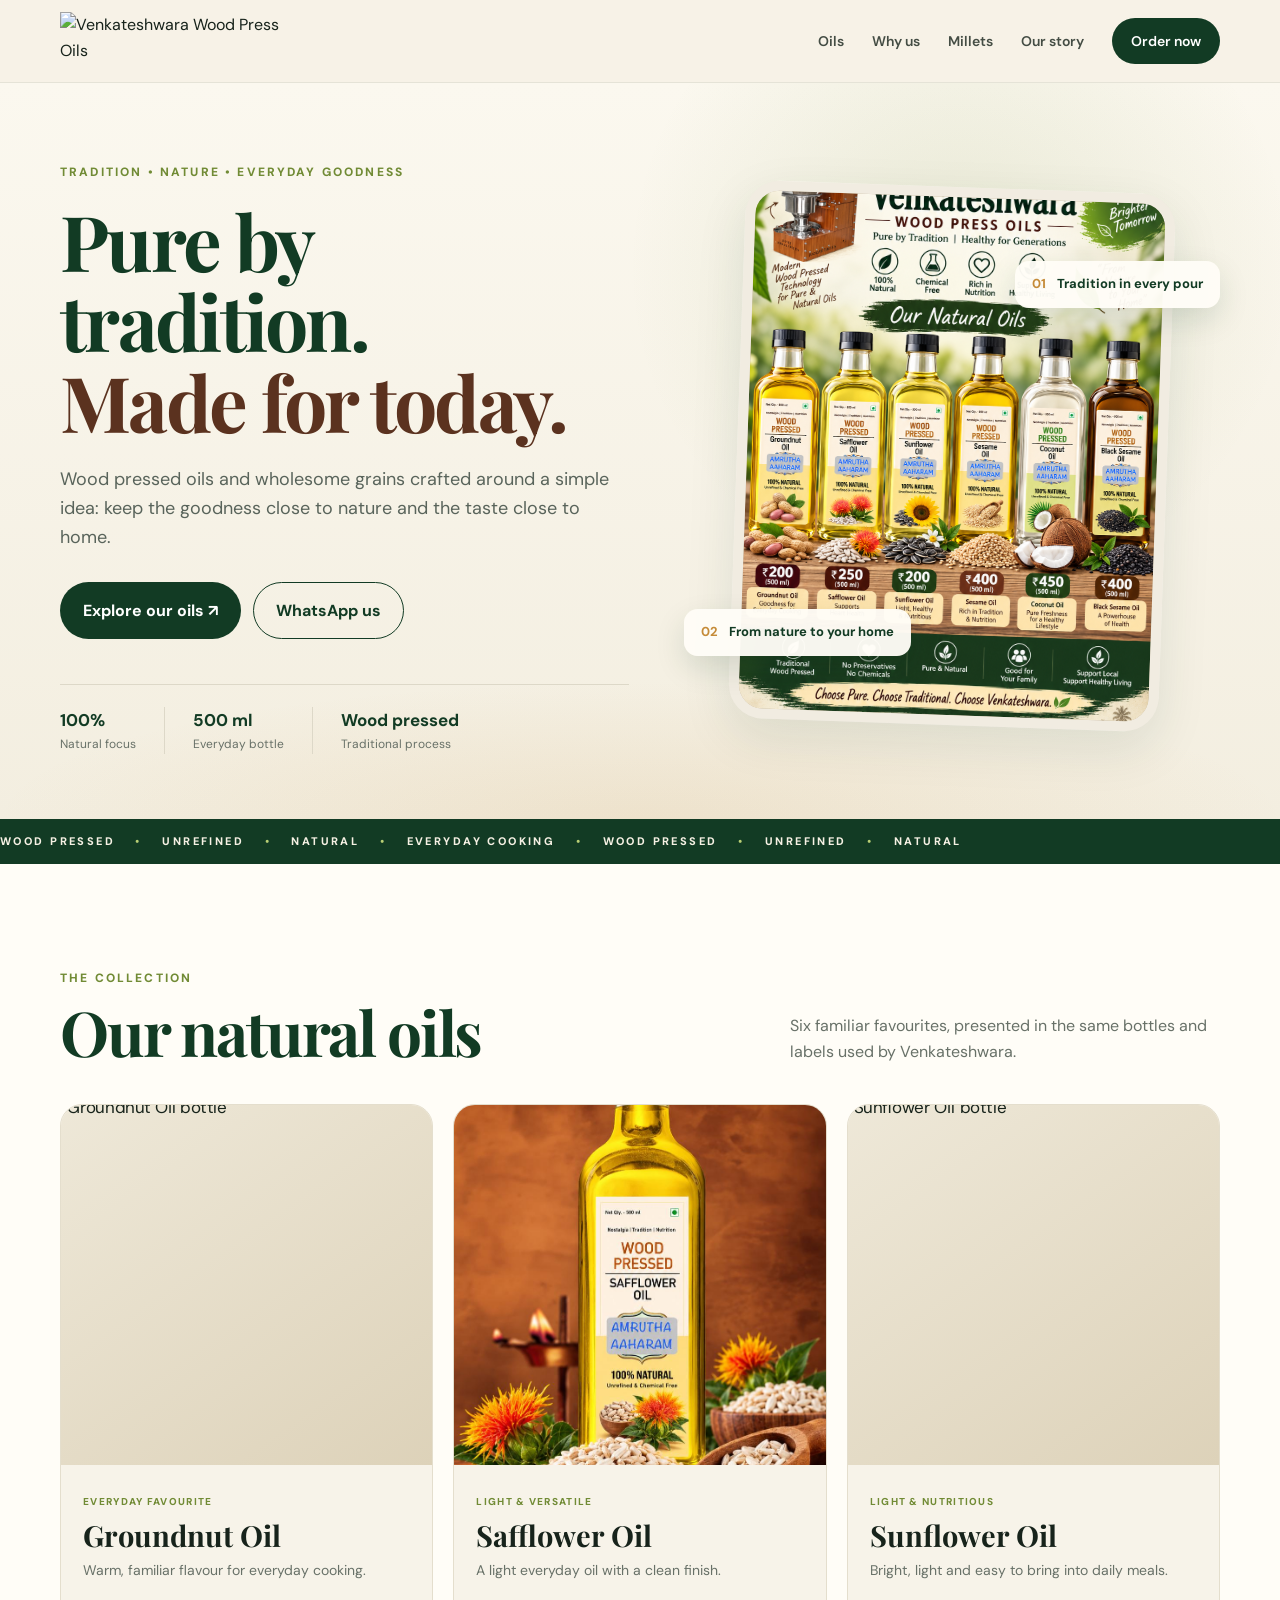
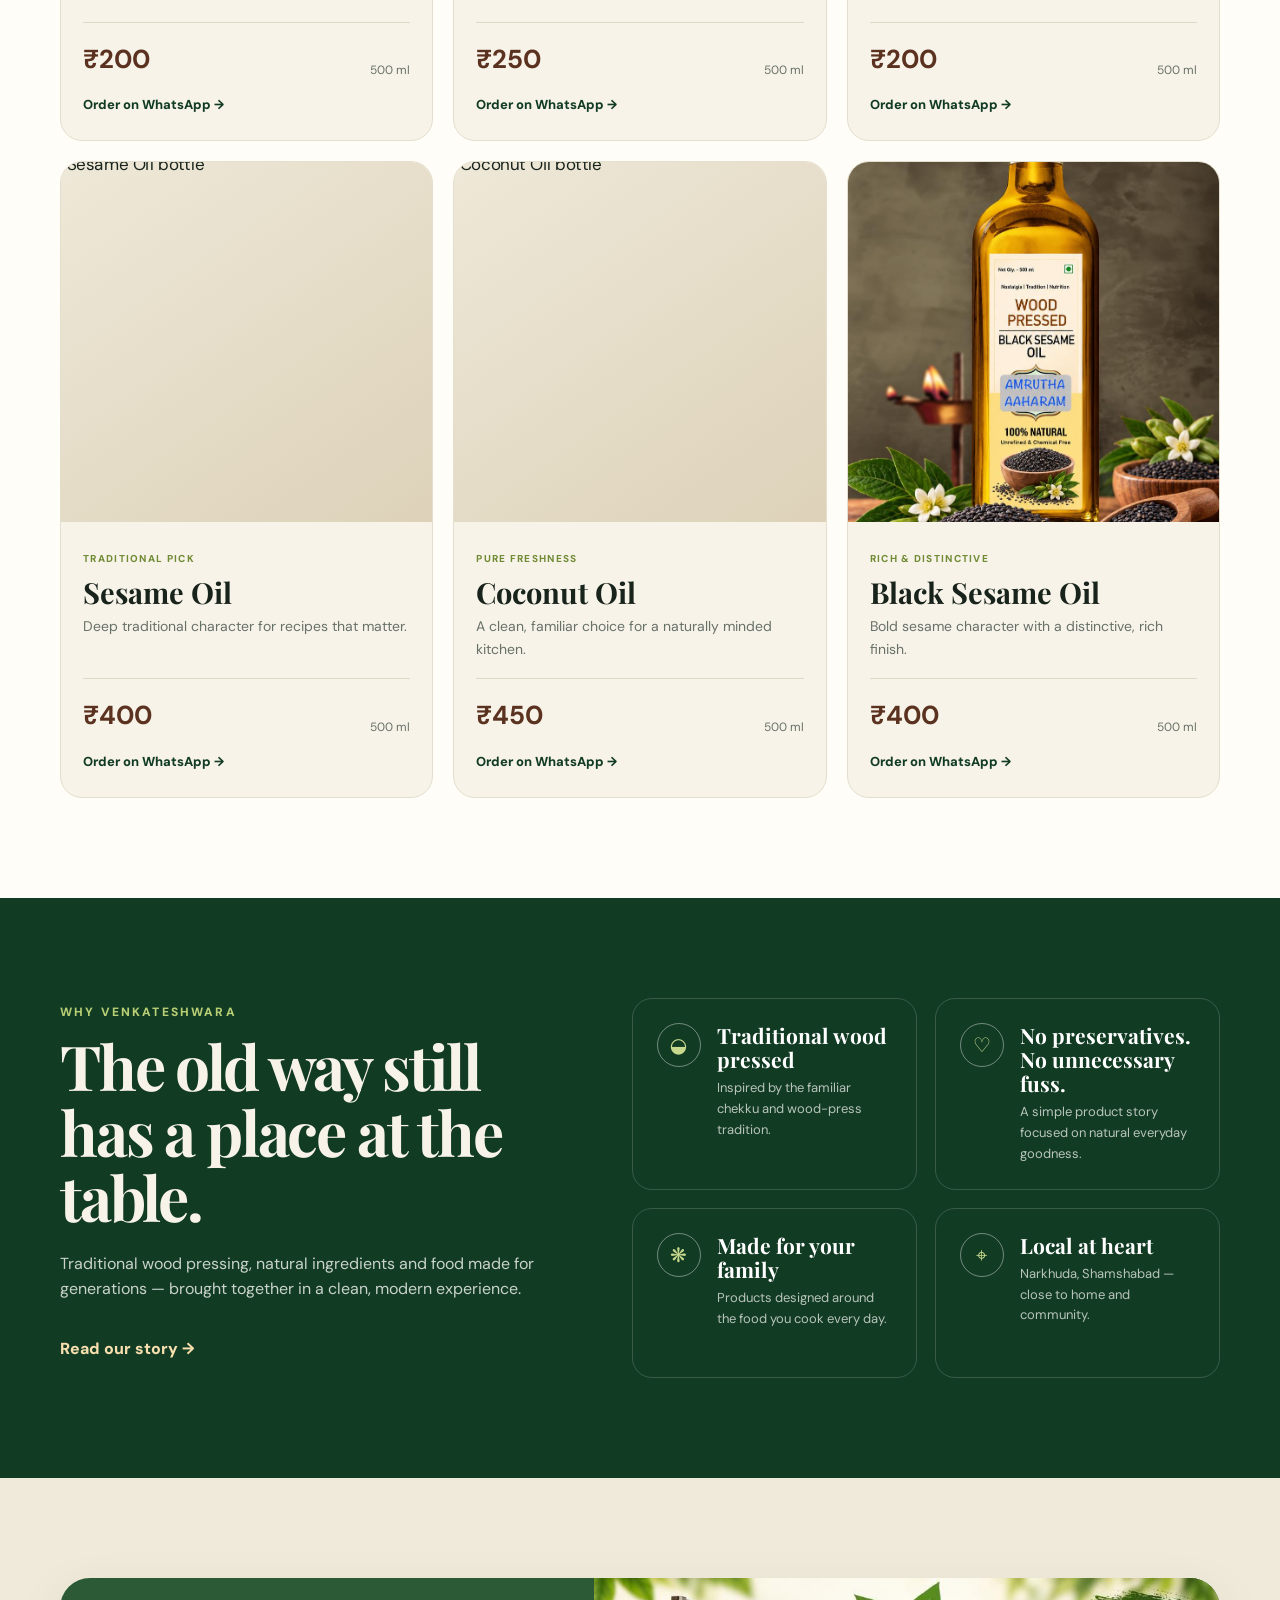
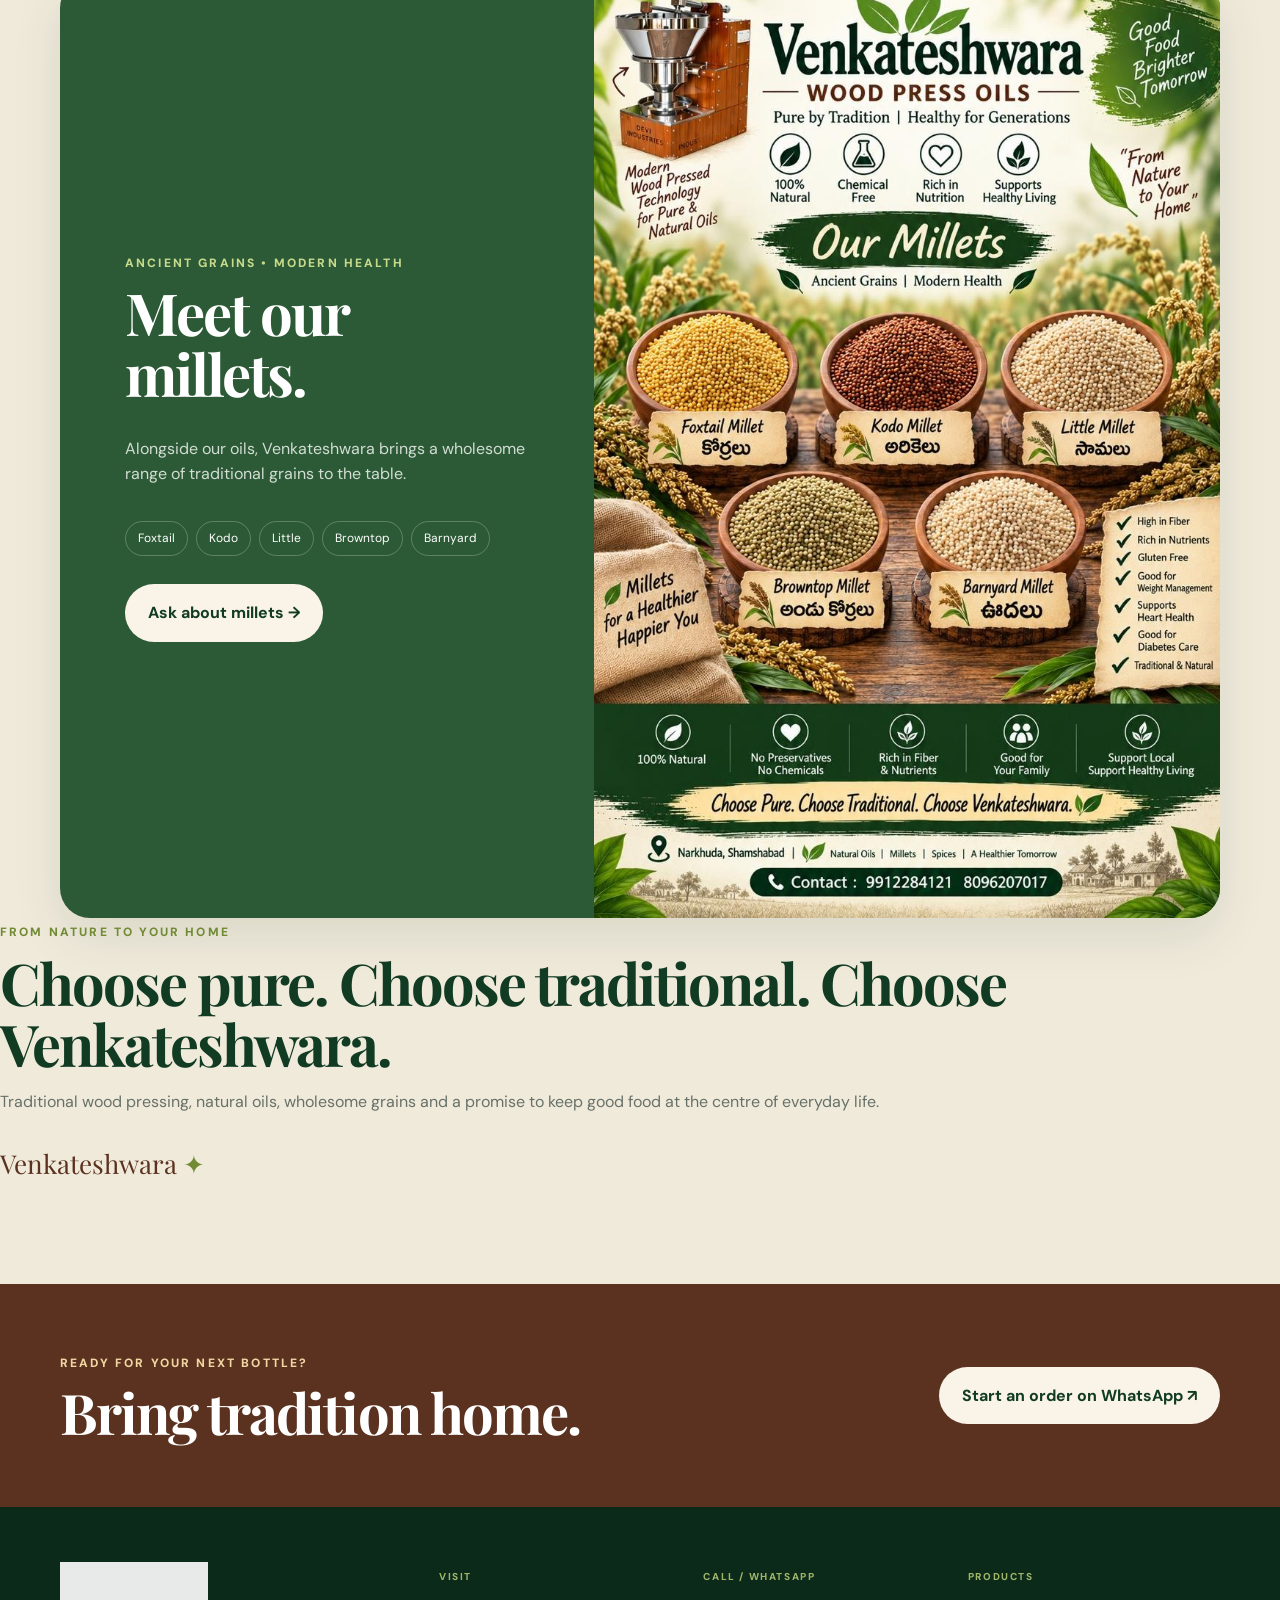
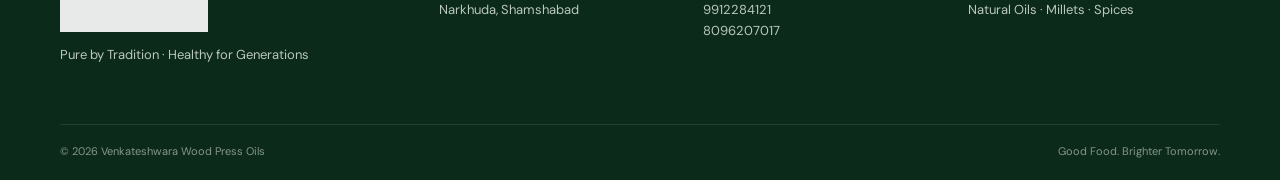
==== commit 7c25a4f5: "Remove story section from index.html Removed unused section and story content from index.html" ====
--- a/index.html
+++ b/index.html
@@ -1438,21 +1438,6 @@
 
   </div>
 
-</section>
-
-
-<section id="story" class="section story-section">
-
-  <div class="container story-grid">
-
-    <div class="story-art">
-
-      <img
-        src="https://karunakar-neerati.github.io/Venkateshwara-Wood-Press-Oils/all-oils.png"
-        alt="Venkateshwara Wood Press Oils">
-
-    </div>
-
 
     <div class="story-copy">
 
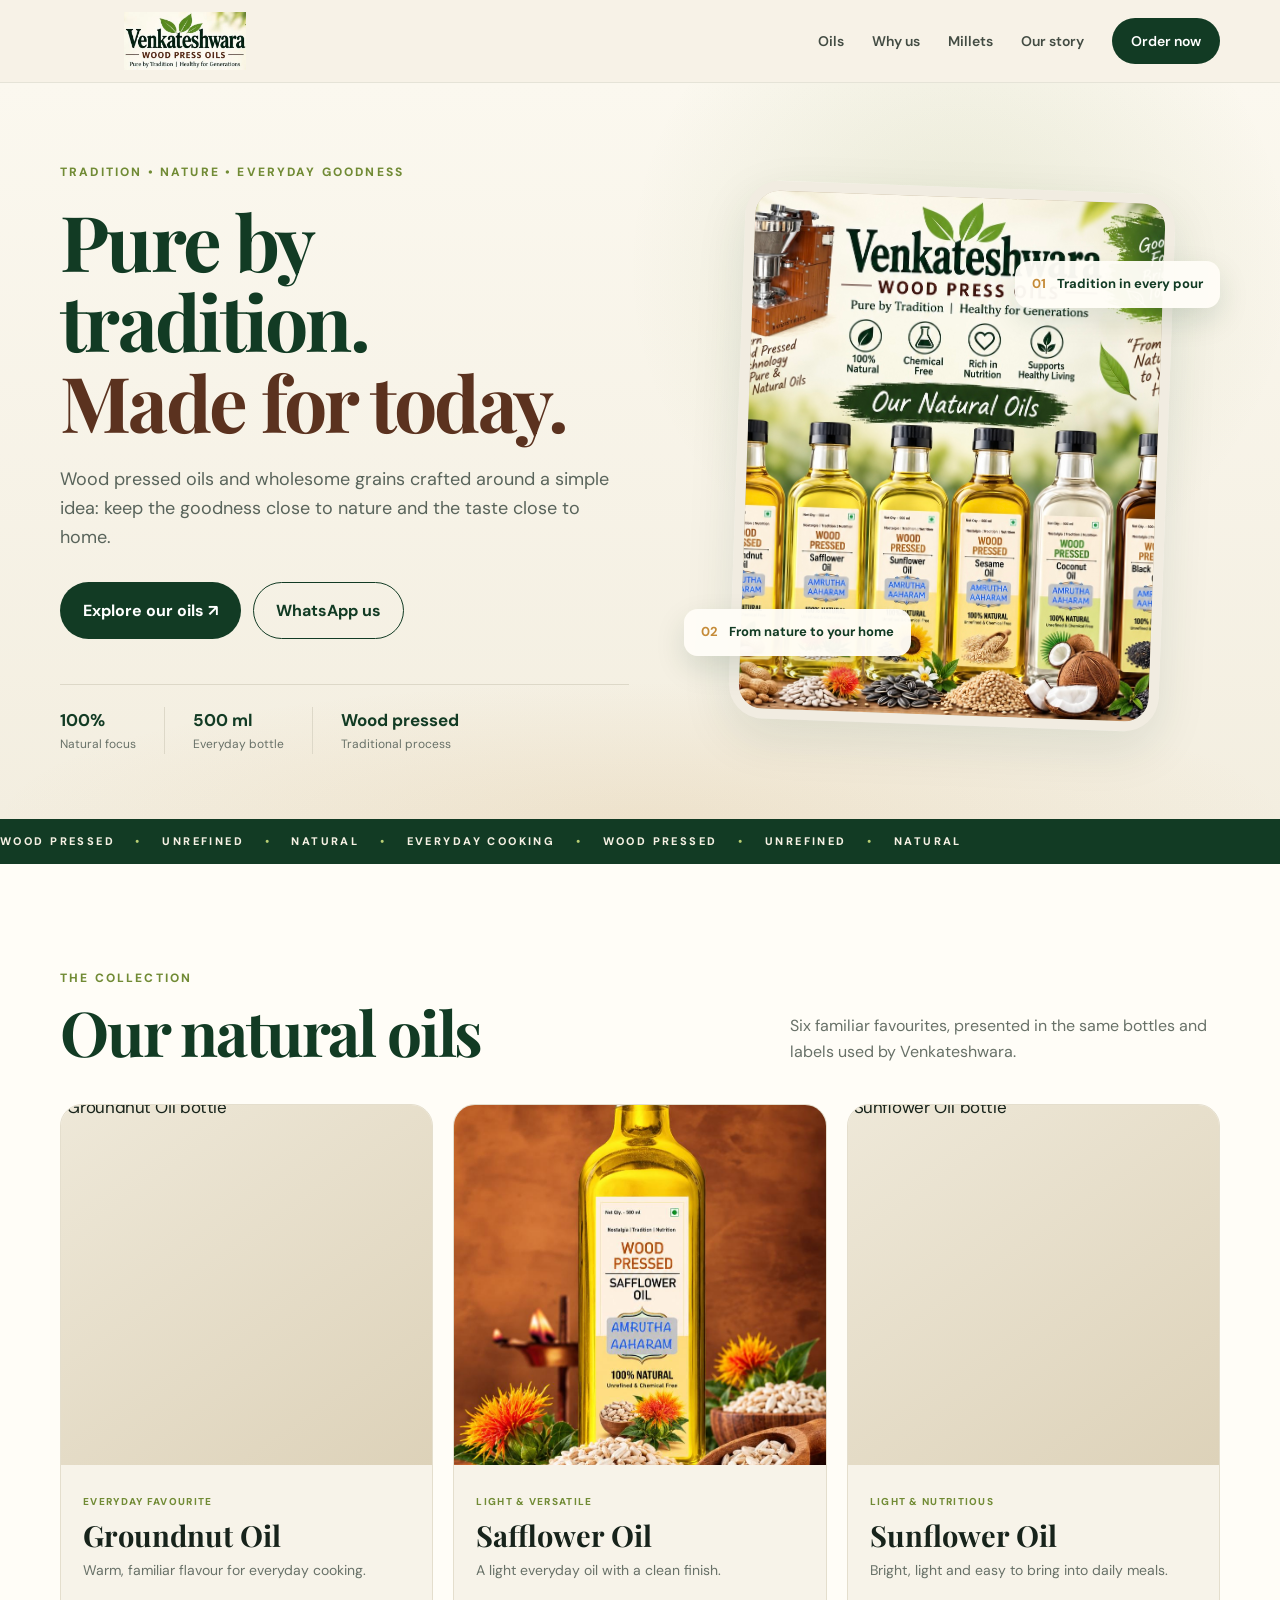
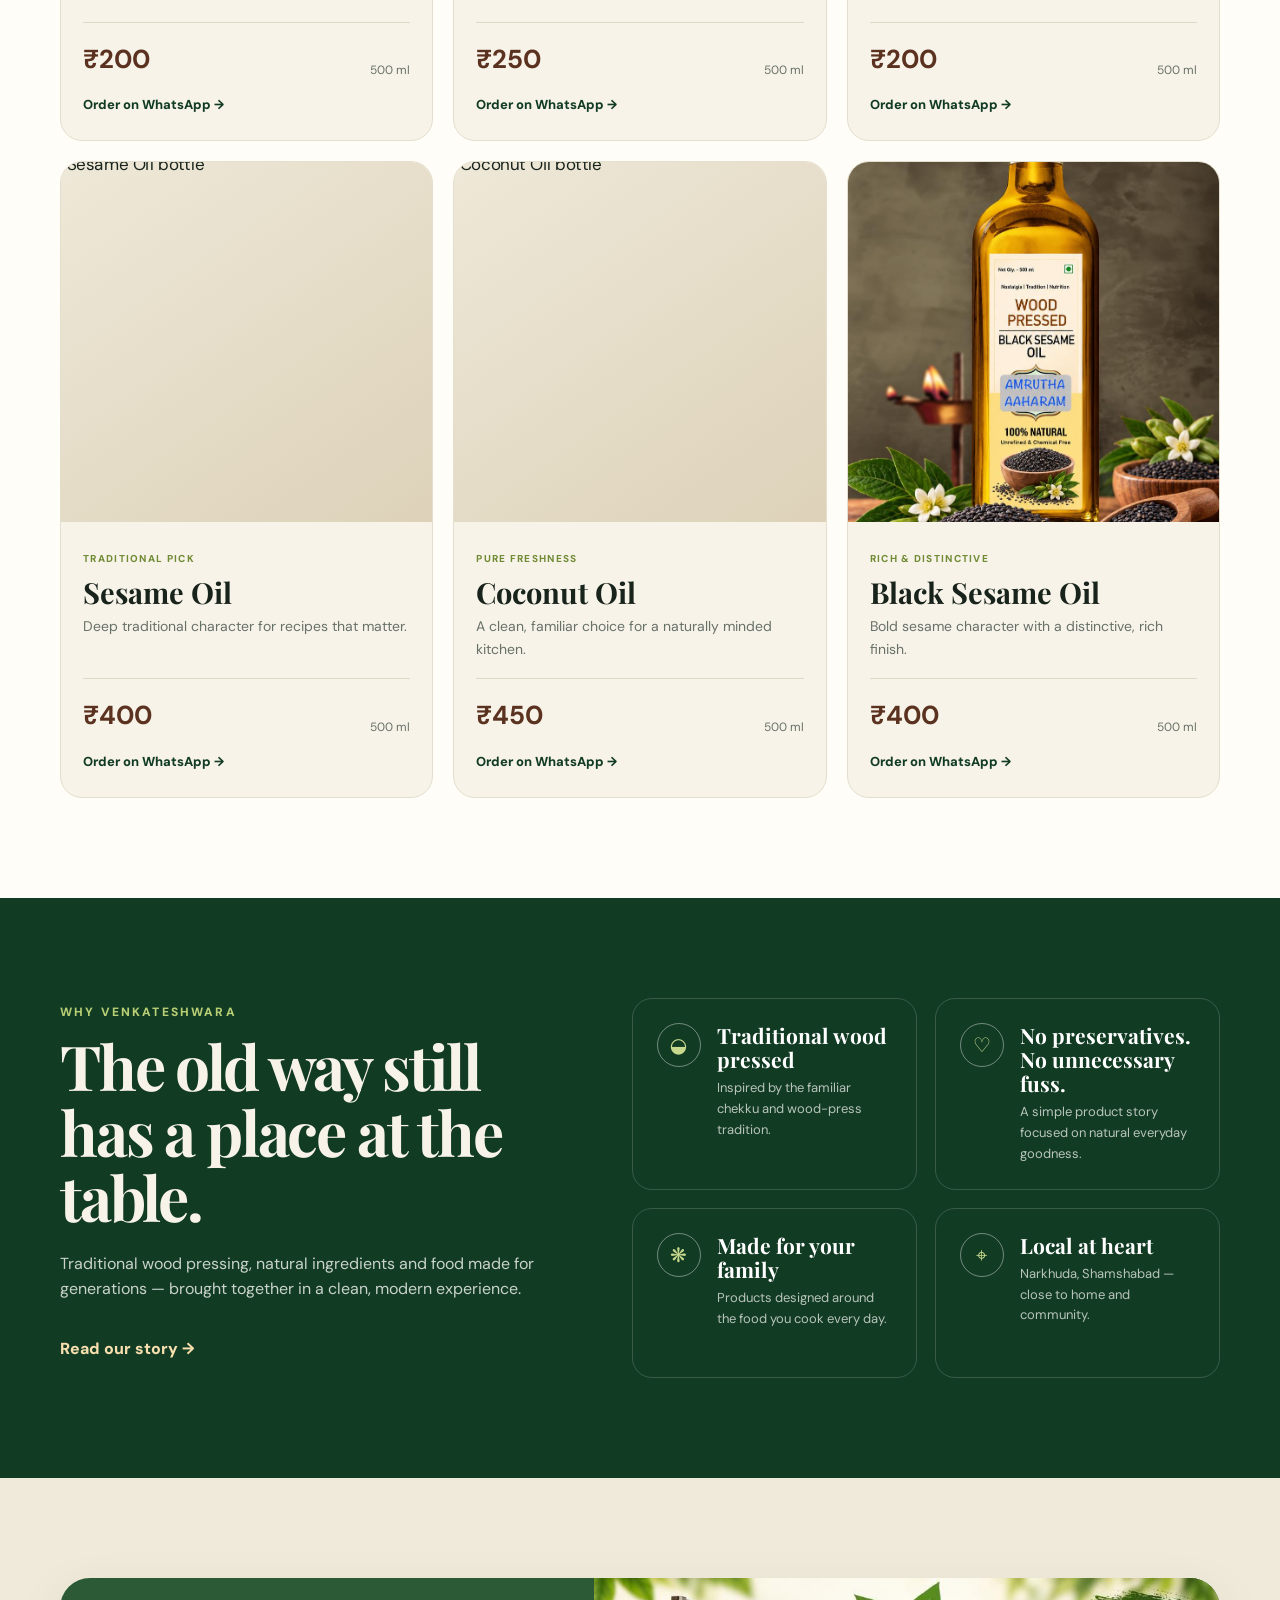
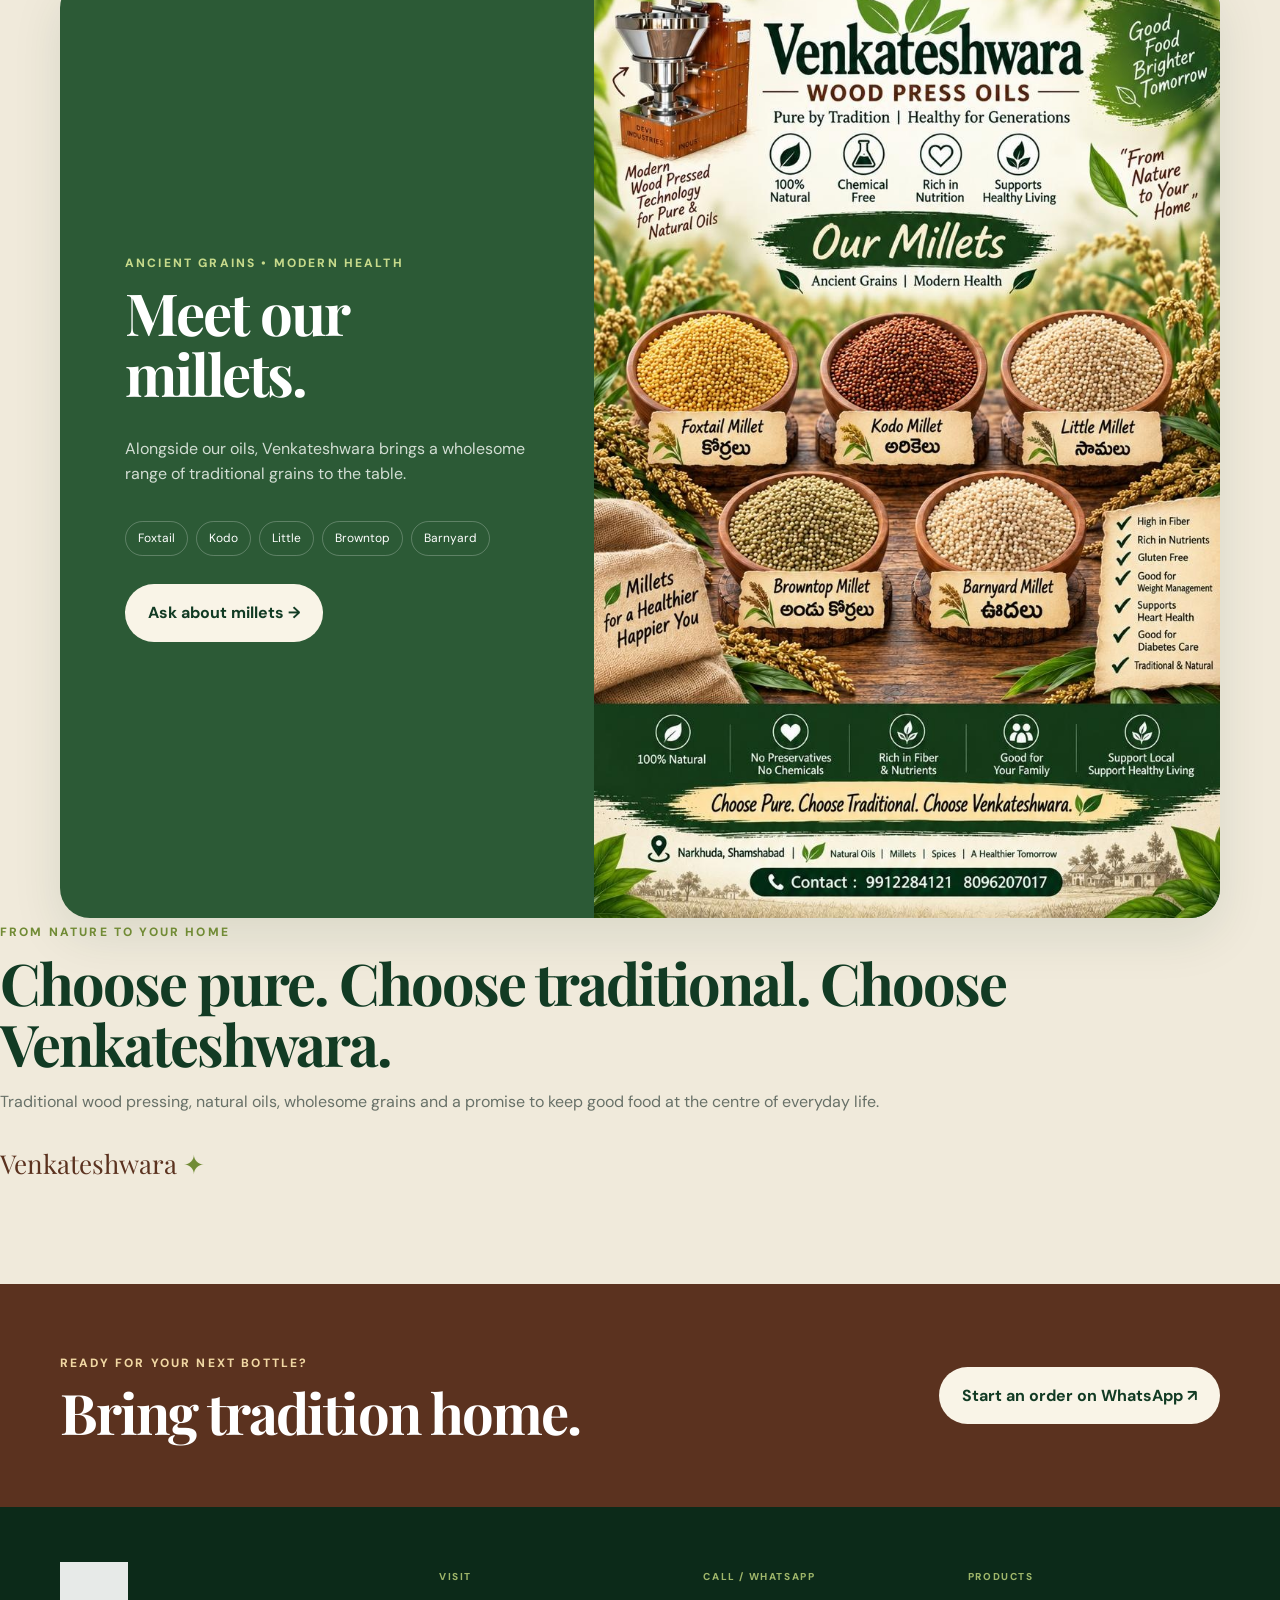
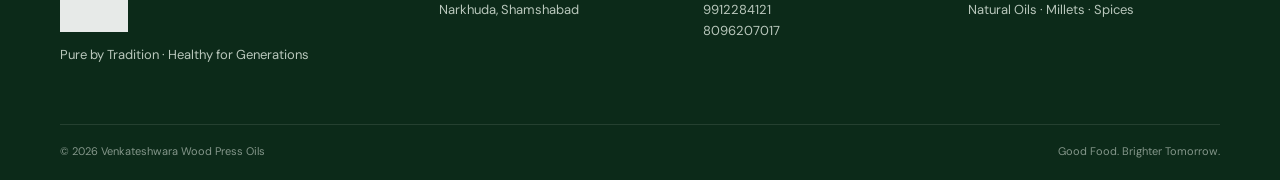
==== commit f3310c06: "Update image sources in index.html" ====
--- a/index.html
+++ b/index.html
@@ -937,7 +937,7 @@
 
     <a class="brand" href="#top">
       <img
-        src="https://karunakar-neerati.github.io/Venkateshwara-Wood-Press-Oils/assets/logo.png"
+        src="https://karunakar-neerati.github.io/Venkateshwara-Wood-Press-Oils/IMG_2295.jpeg"
         alt="Venkateshwara Wood Press Oils">
     </a>
 
@@ -1022,7 +1022,7 @@
       <div class="hero-image-frame">
 
         <img
-          src="https://karunakar-neerati.github.io/Venkateshwara-Wood-Press-Oils/All oils.PNG"
+          src="https://karunakar-neerati.github.io/Venkateshwara-Wood-Press-Oils/IMG_2298.jpeg"
           alt="Venkateshwara Wood Pressed Oils">
 
       </div>
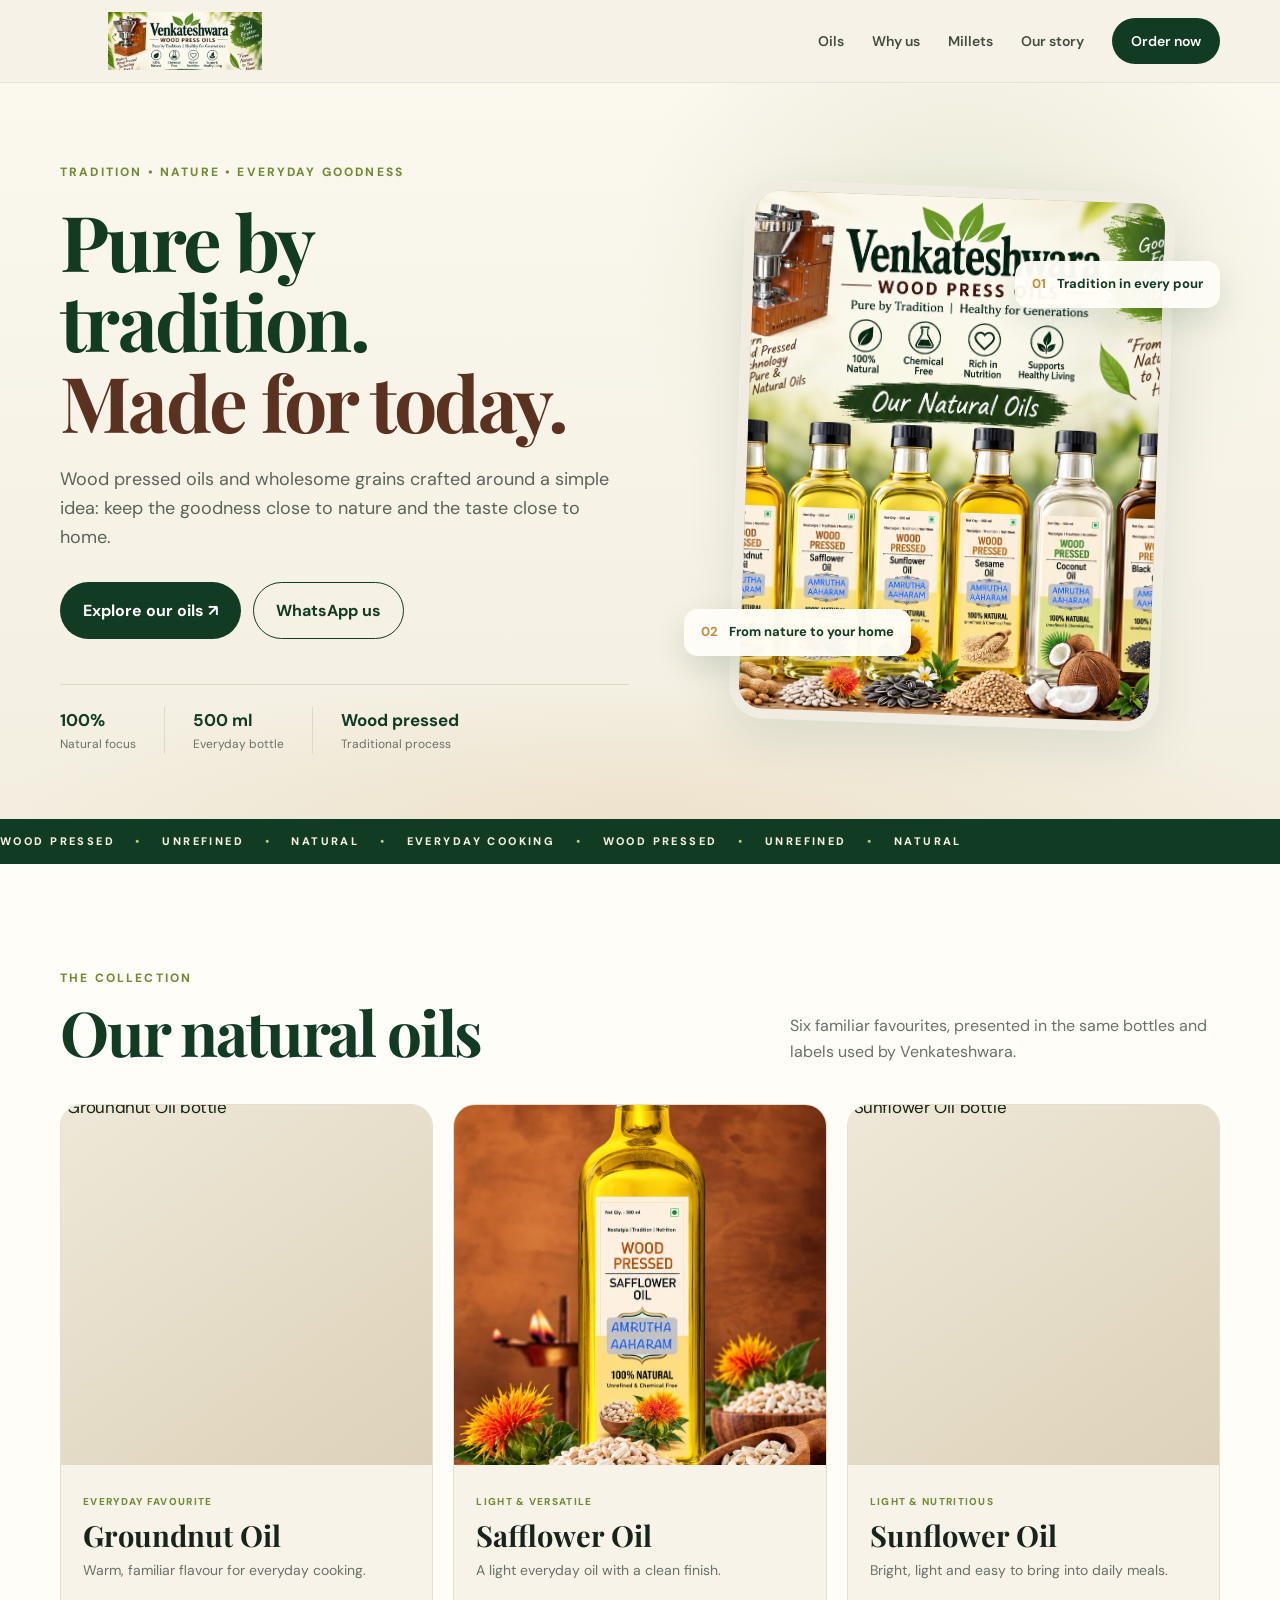
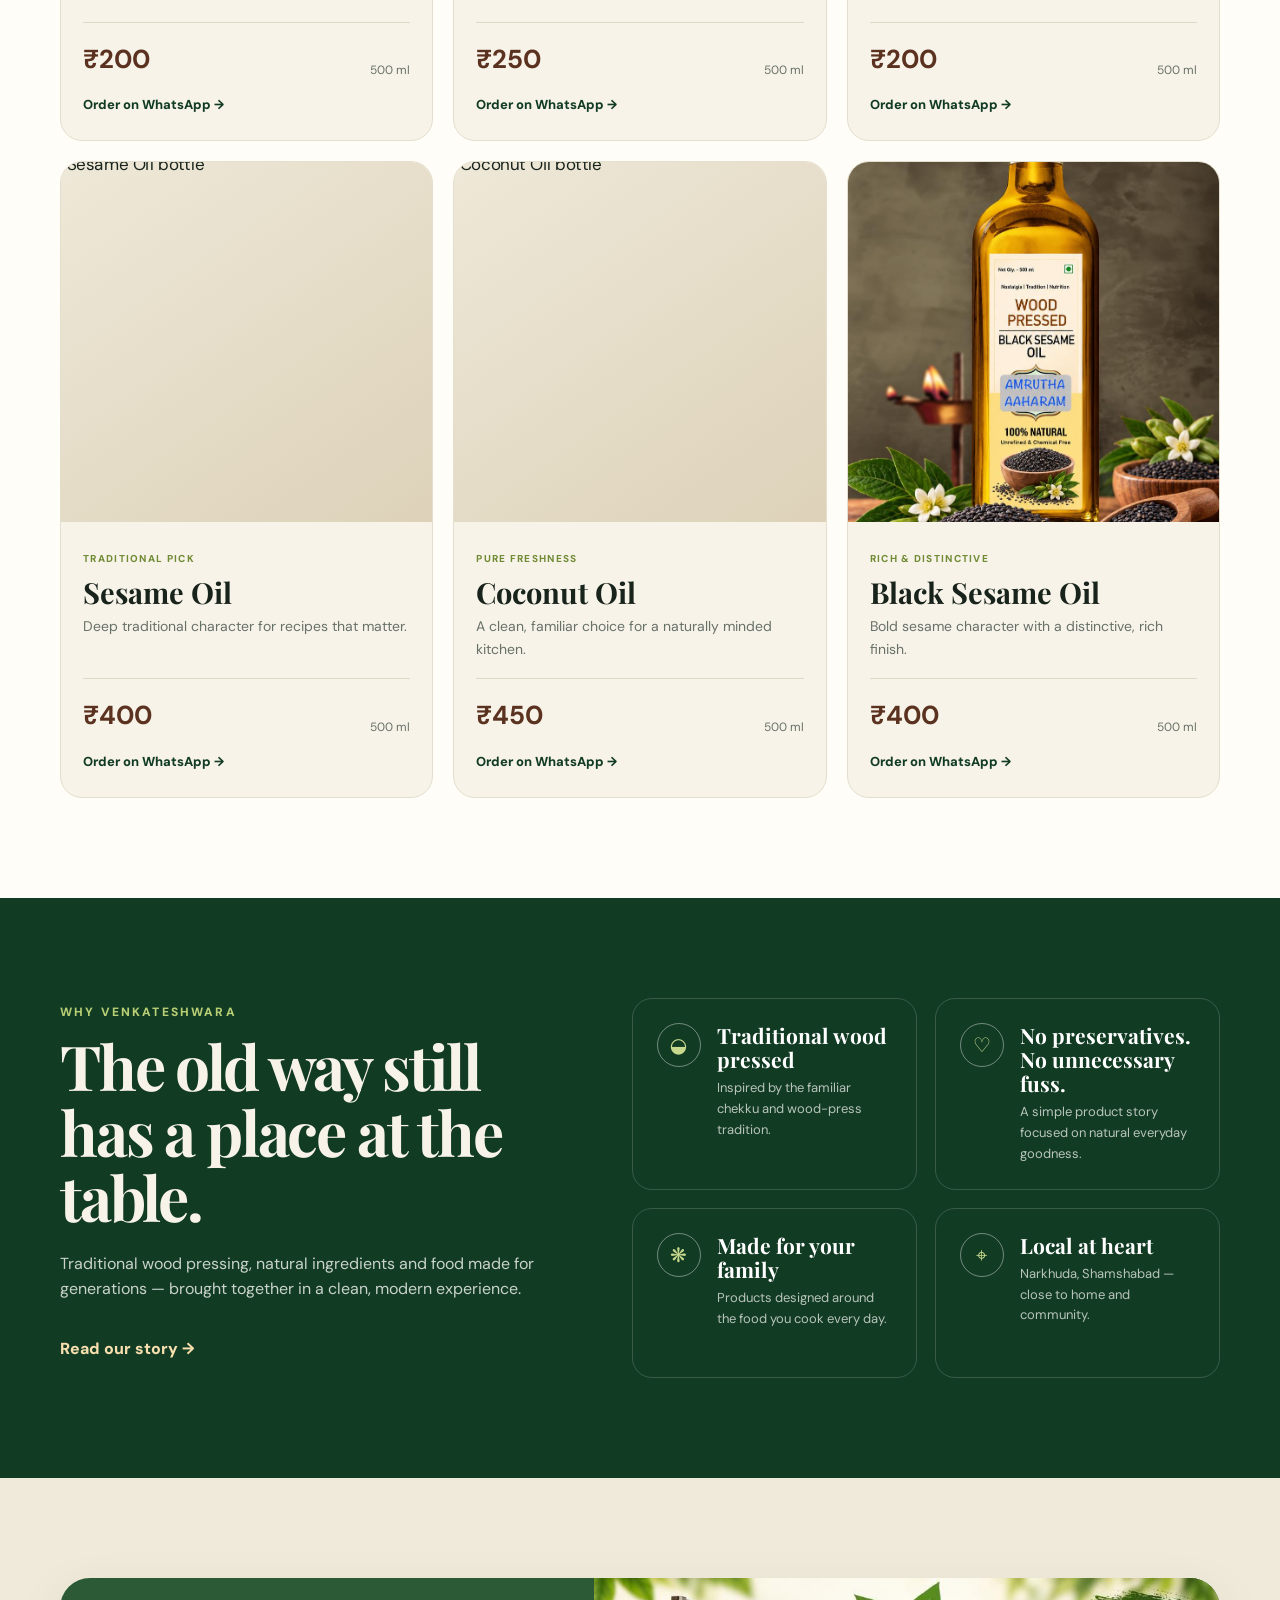
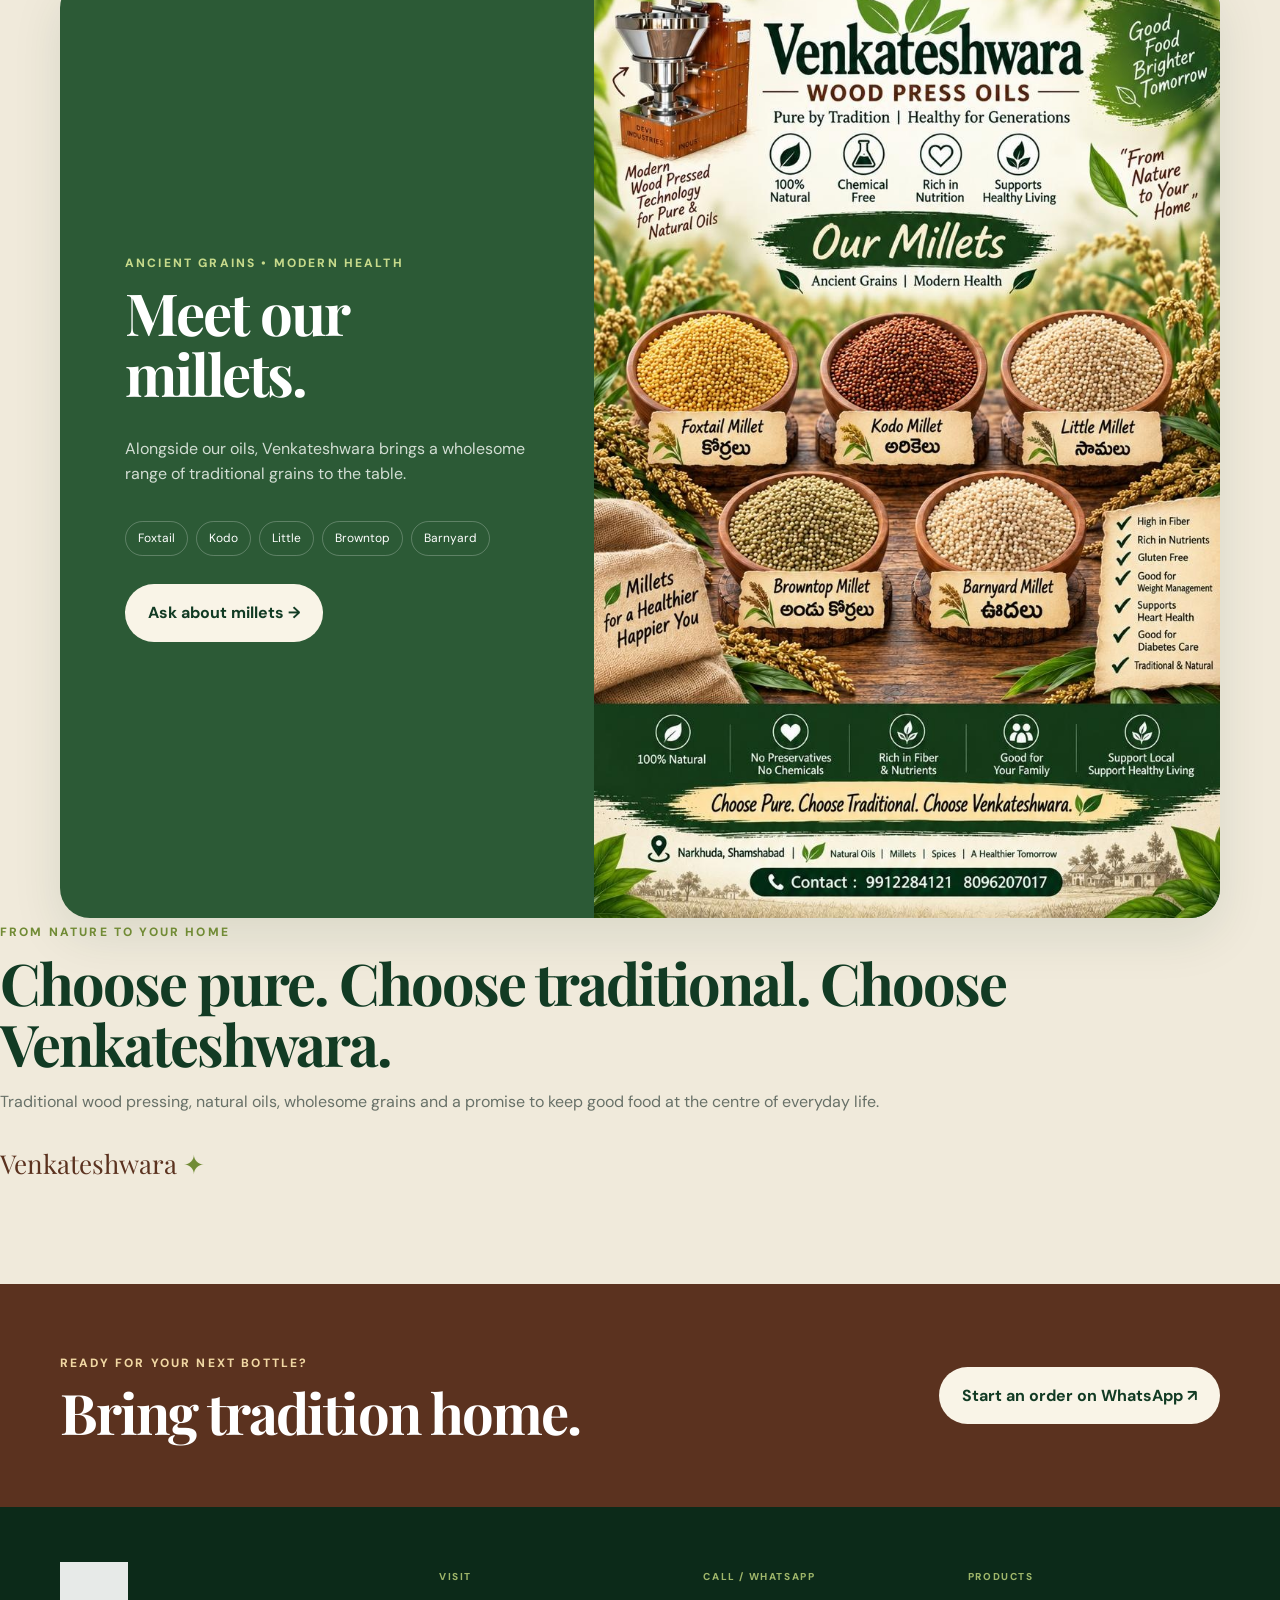
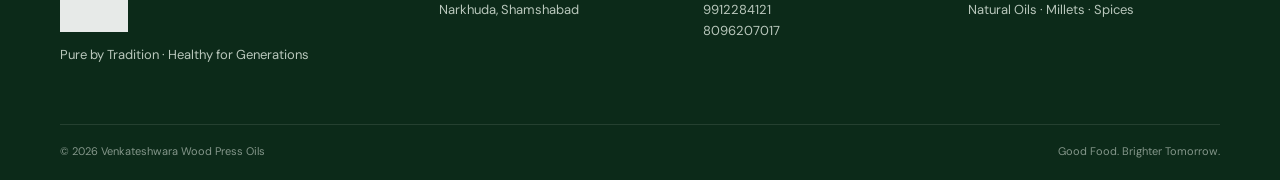
==== commit 19db8085: "Add tagline to index.html" ====
--- a/index.html
+++ b/index.html
@@ -1445,6 +1445,8 @@
         FROM NATURE TO YOUR HOME
       </span>
 
+      
+
       <h2>
         Choose pure. Choose traditional. Choose Venkateshwara.
       </h2>
